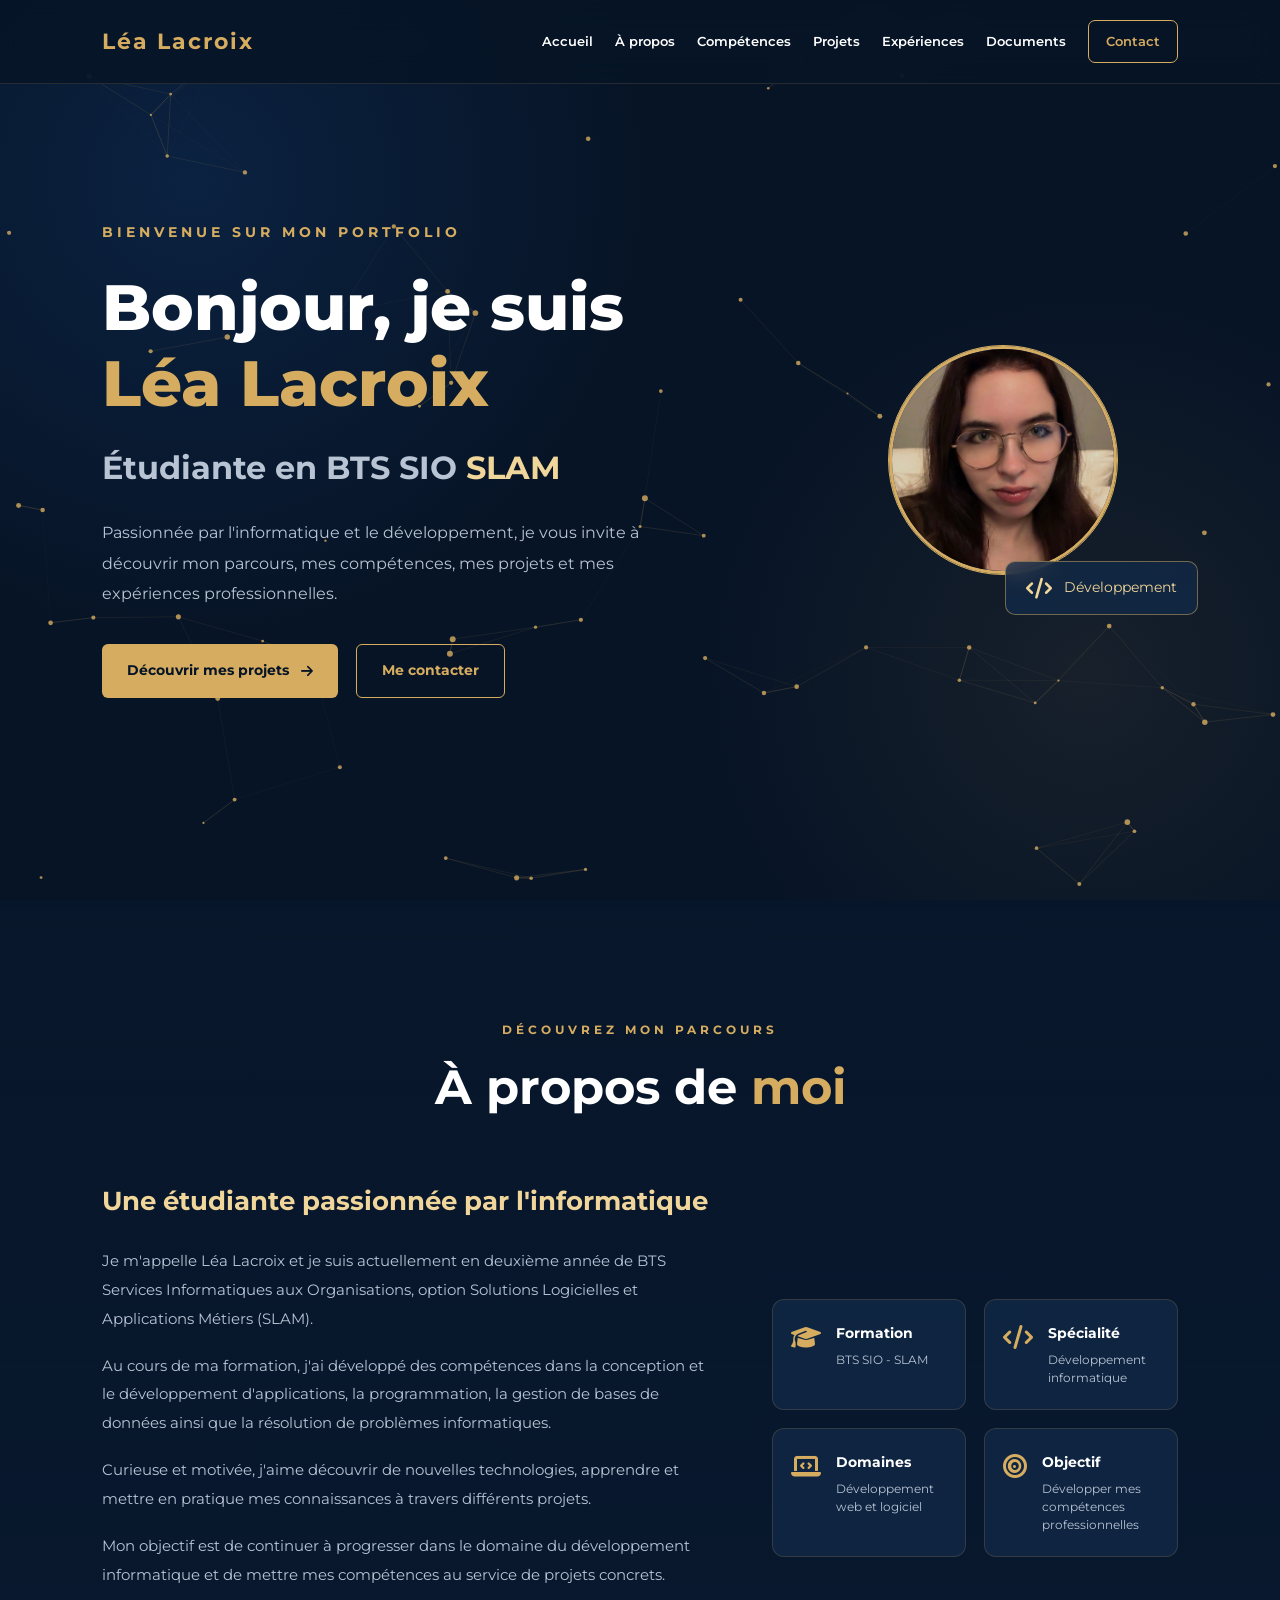
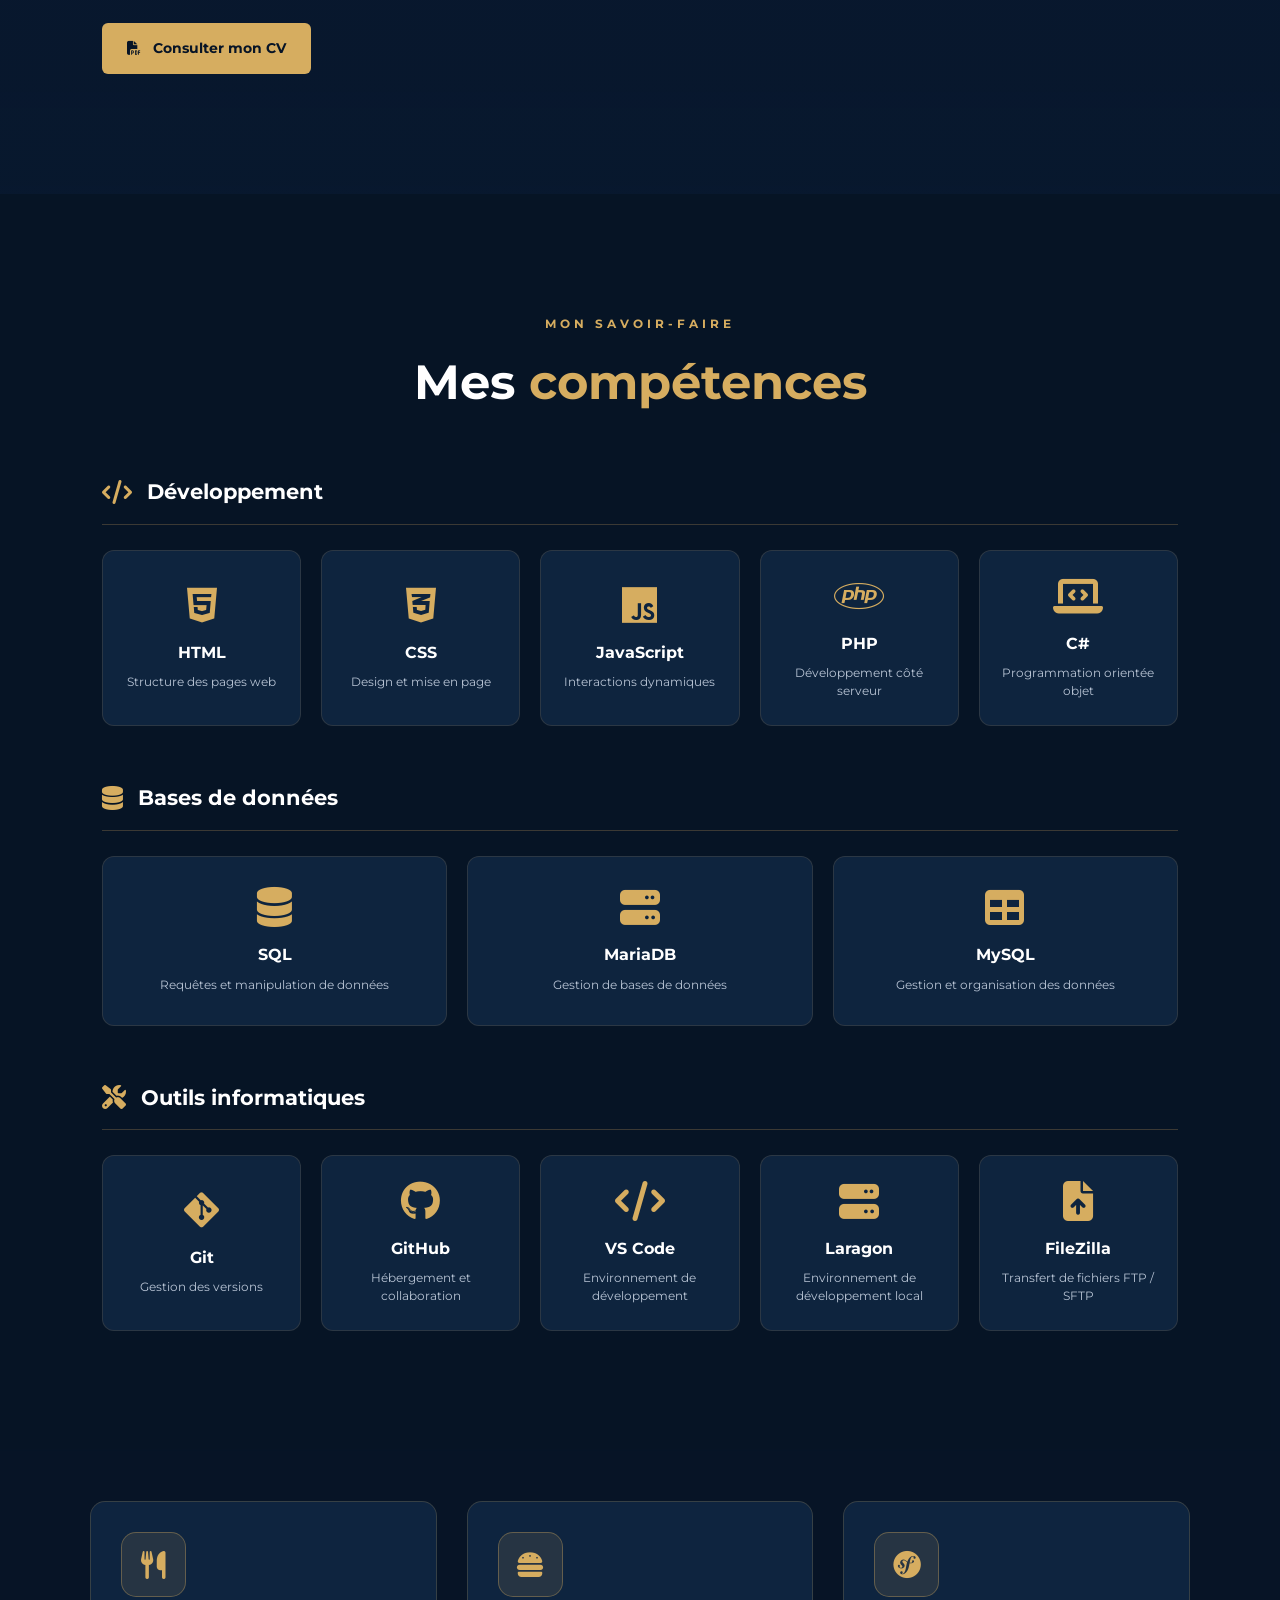
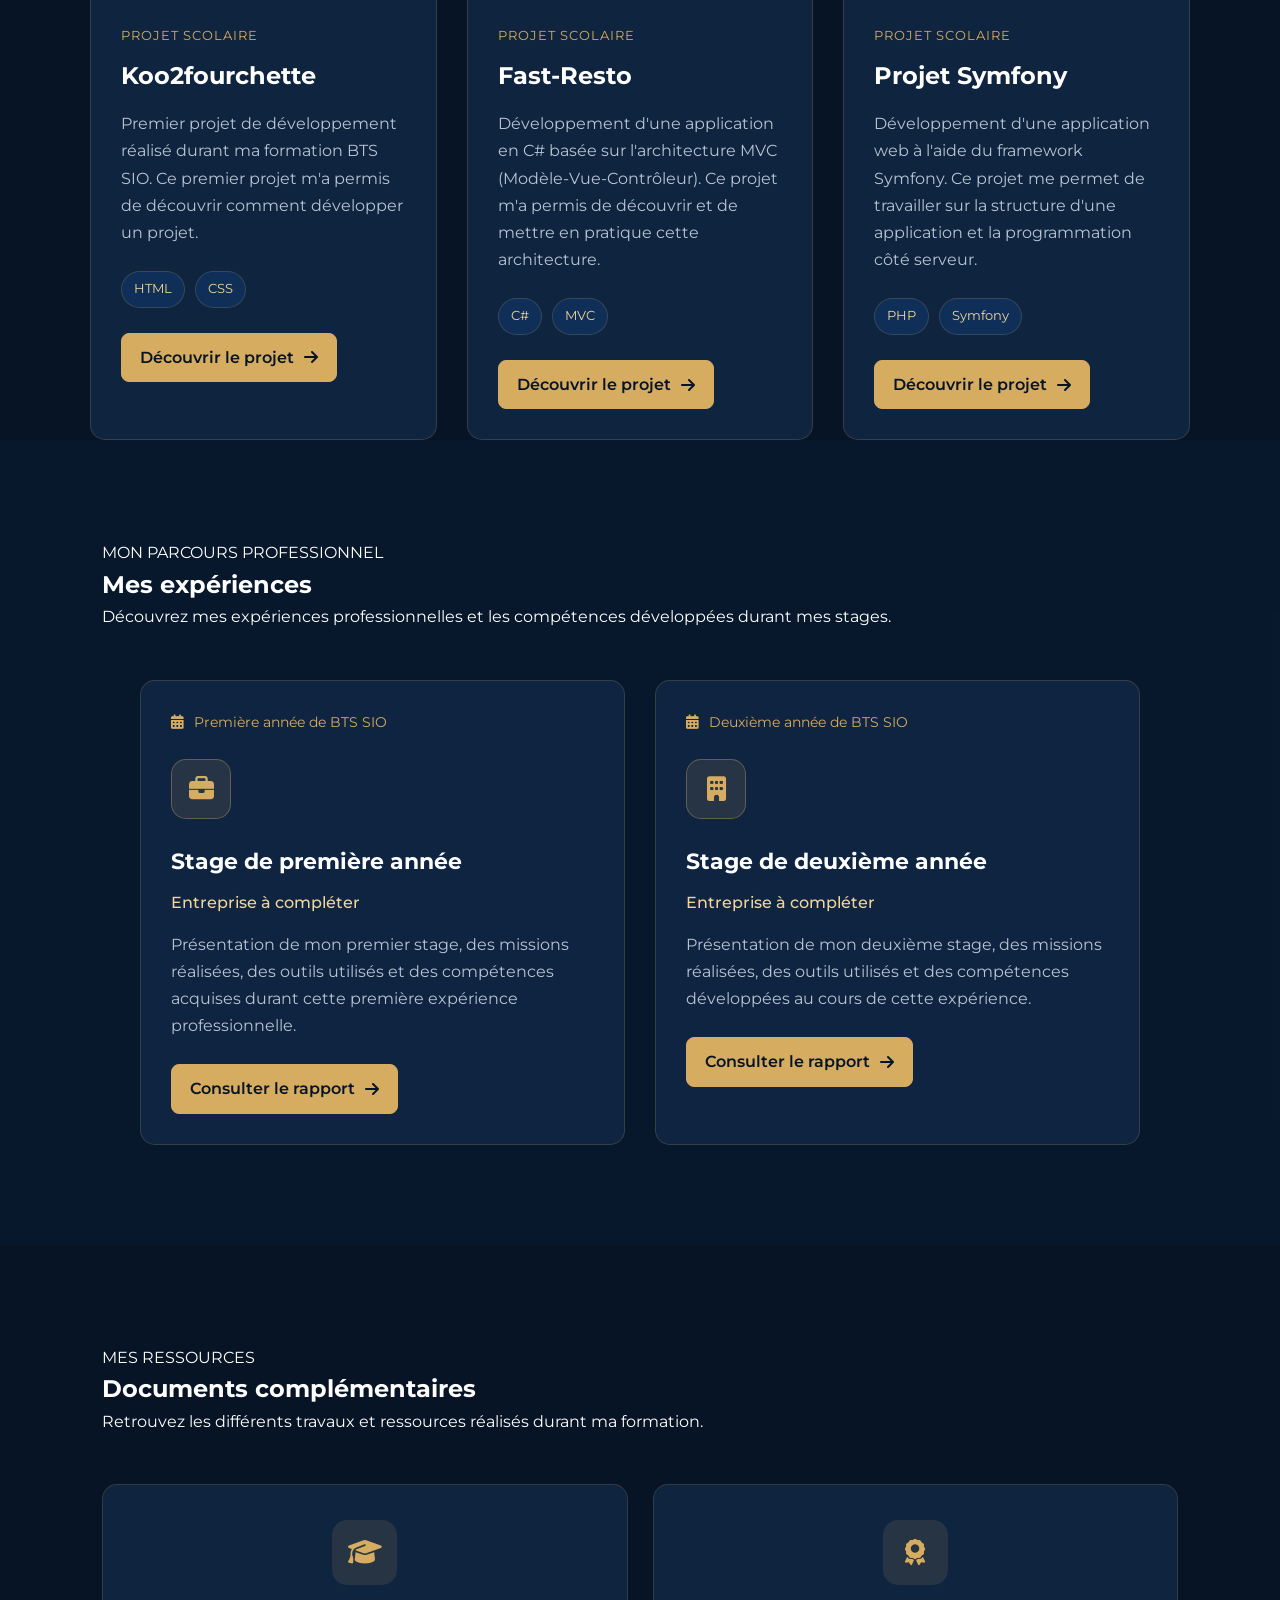
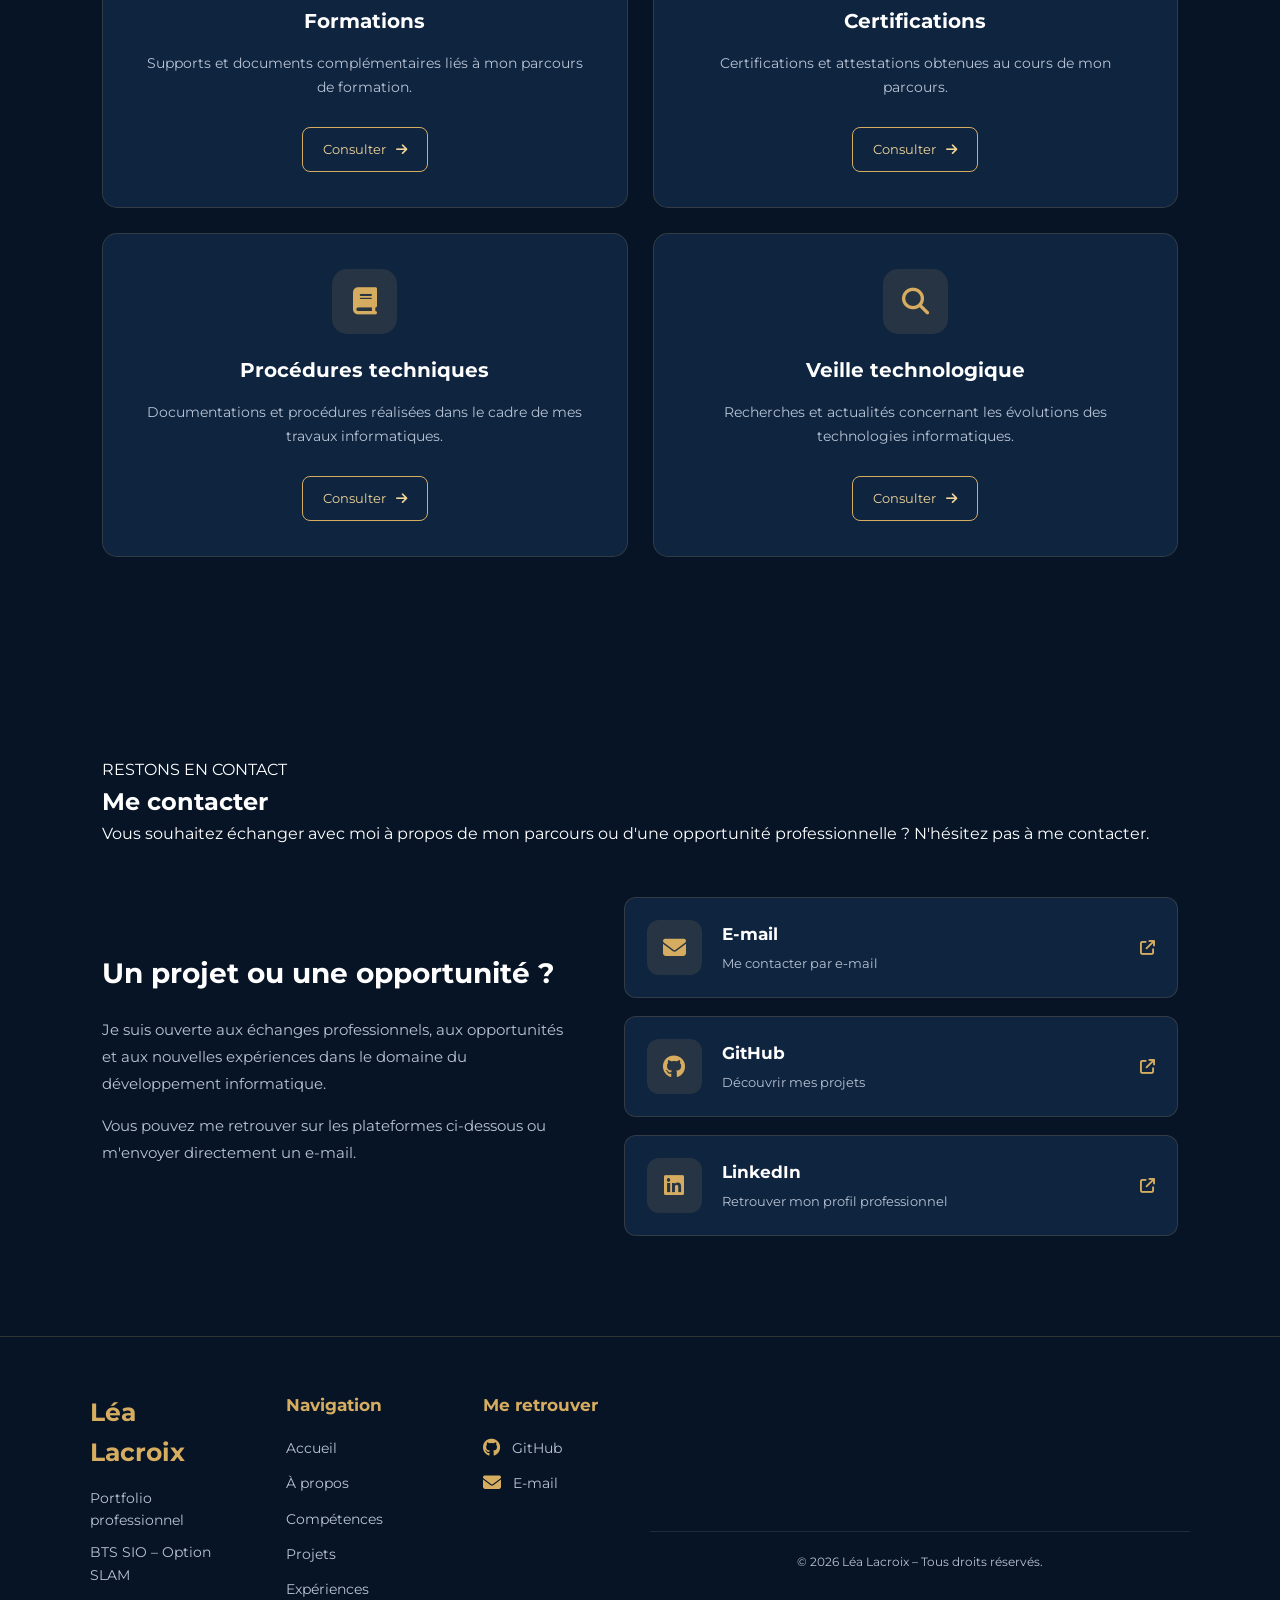
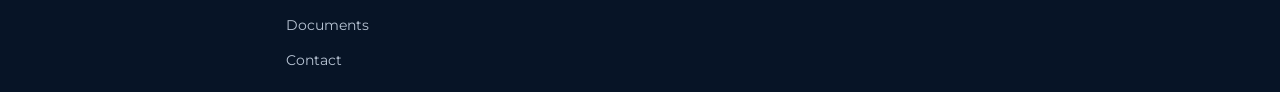
==== index.html @ 3073720a "ajout du javascript" ====
<!DOCTYPE html>
<html lang="fr">

<head>
    <!-- Encodage des caractères -->
    <meta charset="UTF-8">

    <!-- Adaptation aux téléphones et tablettes -->
    <meta name="viewport" content="width=device-width, initial-scale=1.0">

    <!-- Description du portfolio -->
    <meta name="description" content="Portfolio professionnel de Léa Lacroix, étudiante en BTS SIO SLAM.">

    <meta name="author" content="Léa Lacroix">

    <title>Léa Lacroix | Portfolio</title>

    <!-- Icônes Font Awesome -->
    <link rel="stylesheet"
        href="https://cdnjs.cloudflare.com/ajax/libs/font-awesome/6.5.2/css/all.min.css">

    <!-- Police d'écriture Google Fonts -->
    <link rel="preconnect" href="https://fonts.googleapis.com">
    <link rel="preconnect" href="https://fonts.gstatic.com" crossorigin>

    <link href="https://fonts.googleapis.com/css2?family=Montserrat:wght@400;500;600;700;800&display=swap"
        rel="stylesheet">

    <!-- Fichier CSS -->
    <link rel="stylesheet" href="css/style.css">

</head>

<body>

    <!-- Fond animé avec particules -->
    <canvas id="particles"></canvas>

    <!-- En-tête du site -->
    
<!-- HEADER / NAVIGATION -->
    <header class="header">
        <a href="#accueil" class="logo">
            <span>Léa Lacroix</span>
        </a>

        <nav class="navbar">
            <a href="#accueil">Accueil</a>
            <a href="#apropos">À propos</a>
            <a href="#competences">Compétences</a>
            <a href="#projets">Projets</a>
            <a href="#experiences">Expériences</a>
            <a href="#documents">Documents</a>
            <a href="#contact" class="nav-contact">Contact</a>
        </nav>
    </header>



    <!-- Contenu principal -->
    
<main>

    <!-- SECTION ACCUEIL -->
    <section class="accueil" id="accueil">

        <div class="accueil-contenu">

            <p class="accueil-introduction">
                BIENVENUE SUR MON PORTFOLIO
            </p>

            <h1>
                Bonjour, je suis
                <span>Léa Lacroix</span>
            </h1>

            <h2>
                Étudiante en BTS SIO
                <span>SLAM</span>
            </h2>

            <p class="accueil-description">
                Passionnée par l'informatique et le développement,
                je vous invite à découvrir mon parcours, mes compétences,
                mes projets et mes expériences professionnelles.
            </p>

            <div class="accueil-boutons">

                <a href="#projets" class="btn">
                    Découvrir mes projets
                    <i class="fa-solid fa-arrow-right"></i>
                </a>

                <a href="#contact" class="btn btn-secondaire">
                    Me contacter
                </a>

            </div>

        </div>

        <div class="accueil-visuel">

            <div class="cercle-interieur">
                <img src="images/photo-lea.jpg" alt="Photo de Léa Lacroix">
            </div>

            <div class="element-flottant">
                <i class="fa-solid fa-code"></i>
                <span>Développement</span>
            </div>

        </div>

    </section>

    
<!-- SECTION À PROPOS -->
<section class="apropos" id="apropos">

    <div class="titre-section">
        <p>Découvrez mon parcours</p>
        <h2>À propos de <span>moi</span></h2>
    </div>

    <div class="apropos-contenu">

        <div class="apropos-texte">

            <h3>Une étudiante passionnée par l'informatique</h3>

            <p>
                Je m'appelle Léa Lacroix et je suis actuellement en
                deuxième année de BTS Services Informatiques aux
                Organisations, option Solutions Logicielles et
                Applications Métiers (SLAM).
            </p>

            <p>
                Au cours de ma formation, j'ai développé des compétences
                dans la conception et le développement d'applications,
                la programmation, la gestion de bases de données ainsi
                que la résolution de problèmes informatiques.
            </p>

            <p>
                Curieuse et motivée, j'aime découvrir de nouvelles
                technologies, apprendre et mettre en pratique mes
                connaissances à travers différents projets.
            </p>

            <p>
                Mon objectif est de continuer à progresser dans le
                domaine du développement informatique et de mettre
                mes compétences au service de projets concrets.
            </p>

            <a href="documents/professionnel/CV_Lea_Lacroix.pdf"
               class="btn"
               target="_blank"
               rel="noopener noreferrer">

                <i class="fa-solid fa-file-pdf"></i>
                Consulter mon CV

            </a>

        </div>

        <div class="apropos-informations">

            <div class="information-carte">
                <i class="fa-solid fa-graduation-cap"></i>
                <div>
                    <h4>Formation</h4>
                    <p>BTS SIO - SLAM</p>
                </div>
            </div>

            <div class="information-carte">
                <i class="fa-solid fa-code"></i>
                <div>
                    <h4>Spécialité</h4>
                    <p>Développement informatique</p>
                </div>
            </div>

            <div class="information-carte">
                <i class="fa-solid fa-laptop-code"></i>
                <div>
                    <h4>Domaines</h4>
                    <p>Développement web et logiciel</p>
                </div>
            </div>

            <div class="information-carte">
                <i class="fa-solid fa-bullseye"></i>
                <div>
                    <h4>Objectif</h4>
                    <p>Développer mes compétences professionnelles</p>
                </div>
            </div>

        </div>

    </div>

</section>


<!-- SECTION COMPÉTENCES -->
<section class="competences" id="competences">

    <div class="titre-section">
        <p>Mon savoir-faire</p>
        <h2>Mes <span>compétences</span></h2>
    </div>

    <div class="competences-conteneur">

        <!-- DÉVELOPPEMENT -->
        <div class="competence-categorie">

            <div class="categorie-titre">
                <i class="fa-solid fa-code"></i>
                <h3>Développement</h3>
            </div>

            <div class="competences-grille">

                <div class="competence-carte">
                    <i class="fa-brands fa-html5"></i>
                    <h4>HTML</h4>
                    <p>Structure des pages web</p>
                </div>

                <div class="competence-carte">
                    <i class="fa-brands fa-css3-alt"></i>
                    <h4>CSS</h4>
                    <p>Design et mise en page</p>
                </div>

                <div class="competence-carte">
                    <i class="fa-brands fa-js"></i>
                    <h4>JavaScript</h4>
                    <p>Interactions dynamiques</p>
                </div>

                <div class="competence-carte">
                    <i class="fa-brands fa-php"></i>
                    <h4>PHP</h4>
                    <p>Développement côté serveur</p>
                </div>

                <div class="competence-carte">
                    <i class="fa-solid fa-laptop-code"></i>
                    <h4>C#</h4>
                    <p>Programmation orientée objet</p>
                </div>

            </div>

        </div>


        <!-- BASES DE DONNÉES -->
        <div class="competence-categorie">

            <div class="categorie-titre">
                <i class="fa-solid fa-database"></i>
                <h3>Bases de données</h3>
            </div>

            <div class="competences-grille">

                <div class="competence-carte">
                    <i class="fa-solid fa-database"></i>
                    <h4>SQL</h4>
                    <p>Requêtes et manipulation de données</p>
                </div>

                <div class="competence-carte">
                    <i class="fa-solid fa-server"></i>
                    <h4>MariaDB</h4>
                    <p>Gestion de bases de données</p>
                </div>

                <div class="competence-carte">
                    <i class="fa-solid fa-table"></i>
                    <h4>MySQL</h4>
                    <p>Gestion et organisation des données</p>
                </div>

            </div>

        </div>


        <!-- OUTILS -->
        <div class="competence-categorie">

            <div class="categorie-titre">
                <i class="fa-solid fa-screwdriver-wrench"></i>
                <h3>Outils informatiques</h3>
            </div>

            <div class="competences-grille">

                <div class="competence-carte">
                    <i class="fa-brands fa-git-alt"></i>
                    <h4>Git</h4>
                    <p>Gestion des versions</p>
                </div>

                <div class="competence-carte">
                    <i class="fa-brands fa-github"></i>
                    <h4>GitHub</h4>
                    <p>Hébergement et collaboration</p>
                </div>

                <div class="competence-carte">
                    <i class="fa-solid fa-code"></i>
                    <h4>VS Code</h4>
                    <p>Environnement de développement</p>
                </div>

                
                <div class="competence-carte">
                    <i class="fa-solid fa-server"></i>
                    <h4>Laragon</h4>
                    <p>Environnement de développement local</p>
                </div>

                <div class="competence-carte">
                    <i class="fa-solid fa-file-arrow-up"></i>
                    <h4>FileZilla</h4>
                    <p>Transfert de fichiers FTP / SFTP</p>
                </div>


            </div>

        </div>

    </div>

</section>


<div class="projets-grille">

    <!-- PROJET 1 : KOO2FOURCHETTE -->
    <div class="projet-carte">
        <div class="projet-icone">
            <i class="fa-solid fa-utensils"></i>
        </div>

        <div class="projet-contenu">
            <span class="projet-type">Projet scolaire</span>
            <h3>Koo2fourchette</h3>

            <p>
                Premier projet de développement réalisé durant ma formation BTS SIO.
                Ce premier projet m'a permis de découvrir comment développer 
                un projet.
            </p>

            <div class="projet-technologies">
                <span>HTML</span>
                <span>CSS</span>
            </div>

            <a href="projets/koo2fourchette.html" class="bouton-projet">
                Découvrir le projet
                <i class="fa-solid fa-arrow-right"></i>
            </a>
        </div>
    </div>

    <!-- PROJET 2 : FAST-RESTO -->
    <div class="projet-carte">
        <div class="projet-icone">
            <i class="fa-solid fa-burger"></i>
        </div>

        <div class="projet-contenu">
            <span class="projet-type">Projet scolaire</span>
            <h3>Fast-Resto</h3>

            <p>
                Développement d'une application en C# basée sur
                l'architecture MVC (Modèle-Vue-Contrôleur).
                Ce projet m'a permis de découvrir et de mettre en pratique
                cette architecture.
            </p>

            <div class="projet-technologies">
                <span>C#</span>
                <span>MVC</span>
            </div>

            <a href="projets/fast-resto.html" class="bouton-projet">
                Découvrir le projet
                <i class="fa-solid fa-arrow-right"></i>
            </a>
        </div>
    </div>

    <!-- PROJET 3 : SYMFONY -->
    <div class="projet-carte">
        <div class="projet-icone">
            <i class="fa-brands fa-symfony"></i>
        </div>

        <div class="projet-contenu">
            <span class="projet-type">Projet scolaire</span>
            <h3>Projet Symfony</h3>

            <p>
                Développement d'une application web à l'aide du framework
                Symfony. Ce projet me permet de travailler sur la structure
                d'une application et la programmation côté serveur.
            </p>

            <div class="projet-technologies">
                <span>PHP</span>
                <span>Symfony</span>
            </div>

            <a href="projets/symfony.html" class="bouton-projet">
                Découvrir le projet
                <i class="fa-solid fa-arrow-right"></i>
            </a>
        </div>
    </div>

</div>


<!-- SECTION EXPÉRIENCES -->
<section class="experiences" id="experiences">

    <div class="section-titre">
        <span>MON PARCOURS PROFESSIONNEL</span>
        <h2>Mes expériences</h2>
        <p>
            Découvrez mes expériences professionnelles et les compétences
            développées durant mes stages.
        </p>
    </div>

    <div class="experiences-conteneur">

        <!-- STAGE DE PREMIERE ANNEE -->
        <div class="experience-carte">

            <div class="experience-date">
                <i class="fa-solid fa-calendar-days"></i>
                Première année de BTS SIO
            </div>

            <div class="experience-icone">
                <i class="fa-solid fa-briefcase"></i>
            </div>

            <h3>Stage de première année</h3>

            <h4>Entreprise à compléter</h4>

            <p>
                Présentation de mon premier stage, des missions réalisées,
                des outils utilisés et des compétences acquises durant
                cette première expérience professionnelle.
            </p>

            <a href="experiences/stage-premiere-annee.html" class="bouton-projet">
                Consulter le rapport
                <i class="fa-solid fa-arrow-right"></i>
            </a>

        </div>

        <!-- STAGE DE DEUXIEME ANNEE -->
        <div class="experience-carte">

            <div class="experience-date">
                <i class="fa-solid fa-calendar-days"></i>
                Deuxième année de BTS SIO
            </div>

            <div class="experience-icone">
                <i class="fa-solid fa-building"></i>
            </div>

            <h3>Stage de deuxième année</h3>

            <h4>Entreprise à compléter</h4>

            <p>
                Présentation de mon deuxième stage, des missions réalisées,
                des outils utilisés et des compétences développées
                au cours de cette expérience.
            </p>

            <a href="experiences/stage-deuxieme-annee.html" class="bouton-projet">
                Consulter le rapport
                <i class="fa-solid fa-arrow-right"></i>
            </a>

        </div>

    </div>

</section>


<!-- SECTION DOCUMENTS -->
<section class="documents" id="documents">

    <div class="section-titre">
        <span>MES RESSOURCES</span>
        <h2>Documents complémentaires</h2>
        <p>Retrouvez les différents travaux et ressources réalisés durant ma formation.</p>
    </div>

    <div class="documents-grille">

        <!-- FORMATIONS -->
        <div class="document-carte">
            <div class="document-icone">
                <i class="fa-solid fa-graduation-cap"></i>
            </div>
            <h3>Formations</h3>
            <p>Supports et documents complémentaires liés à mon parcours de formation.</p>
            <a href="#" class="bouton-document">
                Consulter
                <i class="fa-solid fa-arrow-right"></i>
            </a>
        </div>

        <!-- CERTIFICATIONS -->
        <div class="document-carte">
            <div class="document-icone">
                <i class="fa-solid fa-award"></i>
            </div>
            <h3>Certifications</h3>
            <p>Certifications et attestations obtenues au cours de mon parcours.</p>
            <a href="#" class="bouton-document">
                Consulter
                <i class="fa-solid fa-arrow-right"></i>
            </a>
        </div>

        <!-- PROCEDURES -->
        <div class="document-carte">
            <div class="document-icone">
                <i class="fa-solid fa-book"></i>
            </div>
            <h3>Procédures techniques</h3>
            <p>Documentations et procédures réalisées dans le cadre de mes travaux informatiques.</p>
            <a href="#" class="bouton-document">
                Consulter
                <i class="fa-solid fa-arrow-right"></i>
            </a>
        </div>

        <!-- VEILLE TECHNOLOGIQUE -->
        <div class="document-carte">
            <div class="document-icone">
                <i class="fa-solid fa-magnifying-glass"></i>
            </div>
            <h3>Veille technologique</h3>
            <p>Recherches et actualités concernant les évolutions des technologies informatiques.</p>
            <a href="#" class="bouton-document">
                Consulter
                <i class="fa-solid fa-arrow-right"></i>
            </a>
        </div>

    </div>
</section>


<!-- SECTION CONTACT -->
<section class="contact" id="contact">

    <div class="section-titre">
        <span>RESTONS EN CONTACT</span>
        <h2>Me contacter</h2>
        <p>Vous souhaitez échanger avec moi à propos de mon parcours ou d'une opportunité professionnelle ? N'hésitez pas à me contacter.</p>
    </div>

    <div class="contact-conteneur">

        <div class="contact-texte">
            <h3>Un projet ou une opportunité ?</h3>
            <p>
                Je suis ouverte aux échanges professionnels, aux opportunités
                et aux nouvelles expériences dans le domaine du développement informatique.
            </p>
            <p>
                Vous pouvez me retrouver sur les plateformes ci-dessous
                ou m'envoyer directement un e-mail.
            </p>
        </div>

        <div class="contact-liens">

            <!-- EMAIL -->
            <a href="mailto:ton-adresse@email.com" class="contact-carte">
                <div class="contact-icone">
                    <i class="fa-solid fa-envelope"></i>
                </div>
                <div class="contact-infos">
                    <h4>E-mail</h4>
                    <p>Me contacter par e-mail</p>
                </div>
                <i class="fa-solid fa-arrow-up-right-from-square contact-fleche"></i>
            </a>

            <!-- GITHUB -->
            <a href="https://github.com/TON-PSEUDO" target="_blank" rel="noopener noreferrer" class="contact-carte">
                <div class="contact-icone">
                    <i class="fa-brands fa-github"></i>
                </div>
                <div class="contact-infos">
                    <h4>GitHub</h4>
                    <p>Découvrir mes projets</p>
                </div>
                <i class="fa-solid fa-arrow-up-right-from-square contact-fleche"></i>
            </a>

            <!-- LINKEDIN -->
            <a href="https://www.linkedin.com/in/TON-PROFIL/" target="_blank" rel="noopener noreferrer" class="contact-carte">
                <div class="contact-icone">
                    <i class="fa-brands fa-linkedin"></i>
                </div>
                <div class="contact-infos">
                    <h4>LinkedIn</h4>
                    <p>Retrouver mon profil professionnel</p>
                </div>
                <i class="fa-solid fa-arrow-up-right-from-square contact-fleche"></i>
            </a>

        </div>

    </div>
</section>


</main>



<!-- Pied de page -->

<!-- FOOTER -->
    <footer class="footer">
        <div class="footer-contenu">

            <div class="footer-identite">
                <a href="#accueil" class="footer-logo">Léa Lacroix</a>
                <p>Portfolio professionnel</p>
                <p>BTS SIO – Option SLAM</p>
            </div>

            <div class="footer-navigation">
                <h3>Navigation</h3>
                <a href="#accueil">Accueil</a>
                <a href="#apropos">À propos</a>
                <a href="#competences">Compétences</a>
                <a href="#projets">Projets</a>
                <a href="#experiences">Expériences</a>
                <a href="#documents">Documents</a>
                <a href="#contact">Contact</a>
            </div>

            <div class="footer-social">
                <h3>Me retrouver</h3>
                <a href="https://github.com/lealacroix5" target="_blank" rel="noopener noreferrer">
                    <i class="fa-brands fa-github"></i> GitHub
                </a>
                <a href="mailto:ton-adresse@email.com">
                    <i class="fa-solid fa-envelope"></i> E-mail
                </a>
            </div>

        </div>

        <div class="footer-bas">
            <p>© 2026 Léa Lacroix – Tous droits réservés.</p>
        </div>
    </footer>





    <!-- Fichier JavaScript -->
    <script src="js/script.js"></script>

</body>

</html>
---- css/style.css ----
/* =========================================
   1. VARIABLES ET PARAMÈTRES GÉNÉRAUX
========================================= */

:root {
    --bleu-nuit: #071426;
    --bleu-fonce: #0b1d35;
    --bleu-royal: #164b91;
    --bleu-clair: #2675c9;

    --dore: #d6ad60;
    --dore-clair: #f1d69b;

    --blanc: #ffffff;
    --gris: #b8c4d4;

    --fond-carte: rgba(18, 42, 72, 0.75);

    --transition: 0.3s ease;
}

/* Réinitialisation */

* {
    margin: 0;
    padding: 0;
    box-sizing: border-box;
    text-decoration: none;
    scroll-behavior: smooth;
}

html {
    scroll-padding-top: 100px;
}

body {
    font-family: 'Montserrat', sans-serif;
    background: var(--bleu-nuit);
    color: var(--blanc);
    overflow-x: hidden;
    line-height: 1.6;
}

/* Fond lumineux */

body::before {
    content: "";
    position: fixed;
    inset: 0;
    z-index: -2;

    background:
        radial-gradient(circle at 15% 20%, rgba(22, 75, 145, 0.25), transparent 35%),
        radial-gradient(circle at 85% 75%, rgba(214, 173, 96, 0.08), transparent 30%),
        var(--bleu-nuit);
}

/* Canvas des particules */

#particles {
    position: fixed;
    inset: 0;
    width: 100%;
    height: 100%;
    pointer-events: none;
    z-index: -1;
}


/* =========================================
   2. EN-TÊTE ET NAVIGATION
========================================= */

.header {
    position: fixed;
    top: 0;
    left: 0;
    width: 100%;
    padding: 20px 8%;

    display: flex;
    justify-content: space-between;
    align-items: center;

    background: rgba(7, 20, 38, 0.85);
    backdrop-filter: blur(15px);

    border-bottom: 1px solid rgba(214, 173, 96, 0.15);

    z-index: 100;
}

.logo {
    color: var(--blanc);
    font-size: 2rem;
    font-weight: 800;
    letter-spacing: 2px;
}

.logo span {
    color: var(--dore);
}

.navbar {
    display: flex;
    align-items: center;
    gap: 28px;
}

.navbar a {
    color: var(--gris);
    font-size: 0.85rem;
    font-weight: 600;
    transition: var(--transition);
    position: relative;
}

.navbar a::after {
    content: "";
    position: absolute;
    left: 0;
    bottom: -7px;
    width: 0;
    height: 2px;
    background: var(--dore);
    transition: var(--transition);
}

.navbar a:hover {
    color: var(--dore-clair);
}

.navbar a:hover::after {
    width: 100%;
}


/* =========================================
   3. STRUCTURE DES SECTIONS
========================================= */

section {
    padding: 120px 8%;
    position: relative;
}

.section {
    min-height: 70vh;
}

.titre-section {
    text-align: center;
    margin-bottom: 55px;
}

.titre-section > p {
    color: var(--dore);
    text-transform: uppercase;
    letter-spacing: 4px;
    font-size: 0.75rem;
    font-weight: 700;
}

.titre-section h2 {
    font-size: clamp(2rem, 4vw, 3rem);
    margin-top: 10px;
}

.titre-section h2 span {
    color: var(--dore);
}


/* =========================================
   4. PIED DE PAGE
========================================= */

.footer {
    padding: 30px 8%;
    display: flex;
    justify-content: space-between;
    align-items: center;
    gap: 20px;

    background: #050e1b;
    border-top: 1px solid rgba(214, 173, 96, 0.2);

    color: var(--gris);
    font-size: 0.85rem;
}

.footer a {
    color: var(--dore);
    transition: var(--transition);
}

.footer a:hover {
    color: var(--blanc);
}


/* =========================================
   5. ADAPTATION TABLETTES ET TÉLÉPHONES
========================================= */

@media screen and (max-width: 1100px) {

    .header {
        padding: 20px 5%;
    }

    .navbar {
        gap: 15px;
    }

    .navbar a {
        font-size: 0.75rem;
    }

    section {
        padding: 100px 5%;
    }
}

@media screen and (max-width: 750px) {

    .header {
        position: absolute;
        flex-direction: column;
        gap: 15px;
    }

    .navbar {
        justify-content: center;
        flex-wrap: wrap;
        gap: 12px 18px;
    }

    .navbar a {
        font-size: 0.75rem;
    }

    section {
        padding: 100px 6%;
    }

    .footer {
        flex-direction: column;
        text-align: center;
    }
}


/* =========================================
   6. PAGE D'ACCUEIL
========================================= */

.accueil {
    min-height: 100vh;
    display: flex;
    align-items: center;
    justify-content: space-between;
    gap: 60px;
    padding-top: 140px;
}

.accueil-contenu {
    max-width: 650px;
}

.accueil-introduction {
    color: var(--dore);
    font-size: 0.85rem;
    font-weight: 700;
    letter-spacing: 4px;
    margin-bottom: 25px;
}

.accueil h1 {
    font-size: clamp(2.5rem, 5vw, 4.5rem);
    line-height: 1.2;
    font-weight: 800;
}

.accueil h1 span {
    display: block;
    color: var(--dore);
}

.accueil h2 {
    font-size: clamp(1.3rem, 3vw, 2rem);
    color: var(--gris);
    margin-top: 20px;
}

.accueil h2 span {
    color: var(--dore-clair);
}

.accueil-description {
    color: var(--gris);
    margin-top: 25px;
    max-width: 550px;
    line-height: 1.9;
}

.accueil-boutons {
    display: flex;
    flex-wrap: wrap;
    gap: 18px;
    margin-top: 35px;
}

/* Boutons */

.btn {
    display: inline-flex;
    align-items: center;
    justify-content: center;
    gap: 12px;

    padding: 15px 25px;
    border-radius: 6px;

    background: var(--dore);
    color: var(--bleu-nuit);

    font-weight: 700;
    font-size: 0.85rem;

    transition: var(--transition);
}

.btn:hover {
    background: var(--dore-clair);
    transform: translateY(-4px);
    box-shadow: 0 8px 25px rgba(214, 173, 96, 0.2);
}

.btn-secondaire {
    background: transparent;
    color: var(--dore);
    border: 1px solid var(--dore);
}

.btn-secondaire:hover {
    background: var(--dore);
    color: var(--bleu-nuit);
}

/* Élément graphique */

.accueil-visuel {
    position: relative;
    width: 350px;
    height: 350px;
    flex-shrink: 0;

    display: flex;
    align-items: center;
    justify-content: center;
}

.cercle-exterieur {
    width: 290px;
    height: 290px;
    border-radius: 50%;

    border: 2px solid rgba(214, 173, 96, 0.7);

    display: flex;
    align-items: center;
    justify-content: center;

    box-shadow:
        0 0 30px rgba(214, 173, 96, 0.12),
        inset 0 0 30px rgba(214, 173, 96, 0.08);

    animation: rotation 20s linear infinite;
}

.cercle-interieur {
    width: 230px;
    height: 230px;
    border-radius: 50%;

    background: linear-gradient(145deg, var(--bleu-royal), var(--bleu-nuit));

    display: flex;
    align-items: center;
    justify-content: center;

    border: 1px solid var(--dore);
}

.cercle-interieur img {
    width: 100%;
    height: 100%;
    object-fit: cover;
    border-radius: 50%;
    border: 3px solid var(--dore);
}

.element-flottant {
    position: absolute;
    bottom: 20px;
    right: -20px;

    display: flex;
    align-items: center;
    gap: 12px;

    padding: 15px 20px;

    background: var(--fond-carte);
    border: 1px solid rgba(214, 173, 96, 0.5);
    border-radius: 10px;

    color: var(--dore-clair);
    font-size: 0.85rem;

    backdrop-filter: blur(10px);
}

.element-flottant i {
    font-size: 1.3rem;
}

/* Animations */

@keyframes rotation {
    from {
        transform: rotate(0deg);
    }

    to {
        transform: rotate(360deg);
    }
}

@keyframes contre-rotation {
    from {
        transform: rotate(0deg);
    }

    to {
        transform: rotate(-360deg);
    }
}

/* Adaptation mobile */

@media screen and (max-width: 850px) {

    .accueil {
        flex-direction: column;
        justify-content: center;
        text-align: center;
        padding-top: 180px;
    }

    .accueil-description {
        margin-left: auto;
        margin-right: auto;
    }

    .accueil-boutons {
        justify-content: center;
    }

    .accueil-visuel {
        width: 300px;
        height: 300px;
        margin-top: 30px;
    }

    .cercle-exterieur {
        width: 250px;
        height: 250px;
    }

    .cercle-interieur {
        width: 195px;
        height: 195px;
    }

    .element-flottant {
        right: -5px;
    }
}

@media (prefers-reduced-motion: reduce) {
    .cercle-exterieur,
    .cercle-interieur span {
        animation: none;
    }
}


/* =========================================
   7. SECTION À PROPOS
========================================= */

.apropos {
    background: linear-gradient(
        180deg,
        rgba(11, 29, 53, 0.3),
        rgba(22, 75, 145, 0.08)
    );
}

.apropos-contenu {
    display: grid;
    grid-template-columns: 1.2fr 0.8fr;
    gap: 60px;
    align-items: center;
}

.apropos-texte h3 {
    font-size: 1.6rem;
    color: var(--dore-clair);
    margin-bottom: 25px;
}

.apropos-texte p {
    color: var(--gris);
    line-height: 1.9;
    margin-bottom: 18px;
    font-size: 0.95rem;
}

.apropos-texte .btn {
    margin-top: 15px;
}

/* Cartes d'informations */

.apropos-informations {
    display: grid;
    grid-template-columns: 1fr 1fr;
    gap: 18px;
}

.information-carte {
    display: flex;
    align-items: flex-start;
    gap: 15px;

    padding: 22px 18px;

    background: var(--fond-carte);
    border: 1px solid rgba(214, 173, 96, 0.18);
    border-radius: 12px;

    transition: var(--transition);
}

.information-carte:hover {
    transform: translateY(-6px);
    border-color: var(--dore);
    box-shadow: 0 10px 25px rgba(0, 0, 0, 0.2);
}

.information-carte i {
    color: var(--dore);
    font-size: 1.5rem;
    margin-top: 3px;
}

.information-carte h4 {
    color: var(--blanc);
    font-size: 0.9rem;
    margin-bottom: 6px;
}

.information-carte p {
    color: var(--gris);
    font-size: 0.75rem;
    line-height: 1.5;
}

/* Adaptation mobile */

@media screen and (max-width: 950px) {

    .apropos-contenu {
        grid-template-columns: 1fr;
        gap: 40px;
    }

}

@media screen and (max-width: 550px) {

    .apropos-informations {
        grid-template-columns: 1fr;
    }

}


/* =========================================
   8. SECTION COMPÉTENCES
========================================= */

.competences {
    background: rgba(7, 20, 38, 0.4);
}

.competences-conteneur {
    display: flex;
    flex-direction: column;
    gap: 55px;
}

.competence-categorie {
    width: 100%;
}

.categorie-titre {
    display: flex;
    align-items: center;
    gap: 15px;

    margin-bottom: 25px;
    padding-bottom: 15px;

    border-bottom: 1px solid rgba(214, 173, 96, 0.25);
}

.categorie-titre i {
    color: var(--dore);
    font-size: 1.5rem;
}

.categorie-titre h3 {
    color: var(--blanc);
    font-size: 1.3rem;
}

/* Grille des compétences */

.competences-grille {
    display: grid;
    grid-template-columns: repeat(auto-fit, minmax(180px, 1fr));
    gap: 20px;
}

.competence-carte {
    min-height: 170px;

    padding: 25px 18px;

    display: flex;
    flex-direction: column;
    align-items: center;
    justify-content: center;
    text-align: center;

    background: var(--fond-carte);
    border: 1px solid rgba(214, 173, 96, 0.15);
    border-radius: 12px;

    transition: var(--transition);
}

.competence-carte:hover {
    transform: translateY(-8px);
    border-color: var(--dore);

    box-shadow:
        0 10px 30px rgba(0, 0, 0, 0.25),
        0 0 15px rgba(214, 173, 96, 0.08);
}

.competence-carte i {
    font-size: 2.5rem;
    color: var(--dore);
    margin-bottom: 15px;
}

.competence-carte h4 {
    color: var(--blanc);
    font-size: 1rem;
    margin-bottom: 8px;
}

.competence-carte p {
    color: var(--gris);
    font-size: 0.75rem;
    line-height: 1.5;
}


/* ============================= */
/* 9. SECTION PROJETS */
/* ============================= */

.projets {
    padding: 100px 8%;
    background: rgba(11, 29, 53, 0.45);
}

.projets-grille {
    display: grid;
    grid-template-columns: repeat(auto-fit, minmax(280px, 1fr));
    gap: 30px;
    max-width: 1100px;
    margin: 50px auto 0;
}

.projet-carte {
    position: relative;
    padding: 30px;
    background: var(--fond-carte);
    border: 1px solid rgba(214, 173, 96, 0.2);
    border-radius: 15px;
    transition: 0.3s ease;
    overflow: hidden;
}

.projet-carte:hover {
    transform: translateY(-8px);
    border-color: var(--dore);
    box-shadow: 0 10px 30px rgba(0, 0, 0, 0.25);
}

.projet-icone {
    width: 65px;
    height: 65px;
    display: flex;
    align-items: center;
    justify-content: center;
    background: rgba(214, 173, 96, 0.12);
    border: 1px solid rgba(214, 173, 96, 0.35);
    border-radius: 15px;
    margin-bottom: 25px;
}

.projet-icone i {
    font-size: 28px;
    color: var(--dore);
}

.projet-type {
    display: inline-block;
    color: var(--dore);
    font-size: 0.8rem;
    text-transform: uppercase;
    letter-spacing: 1px;
    margin-bottom: 10px;
}

.projet-contenu h3 {
    color: var(--blanc);
    font-size: 1.5rem;
    margin-bottom: 15px;
}

.projet-contenu p {
    color: var(--gris);
    line-height: 1.7;
    margin-bottom: 25px;
}

.projet-technologies {
    display: flex;
    flex-wrap: wrap;
    gap: 10px;
}

.projet-technologies span {
    padding: 7px 12px;
    color: var(--dore-clair);
    background: rgba(22, 75, 145, 0.3);
    border: 1px solid rgba(214, 173, 96, 0.2);
    border-radius: 20px;
    font-size: 0.8rem;
}

.bouton-projet {
    display: inline-flex;
    align-items: center;
    gap: 10px;
    margin-top: 25px;
    padding: 11px 18px;
    color: var(--bleu-nuit);
    background: var(--dore);
    border: 1px solid var(--dore);
    border-radius: 8px;
    text-decoration: none;
    font-weight: 600;
    transition: 0.3s ease;
}

.bouton-projet:hover {
    color: var(--dore);
    background: transparent;
    transform: translateX(4px);
}

/* RESPONSIVE */

@media screen and (max-width: 768px) {
    .projets {
        padding: 70px 5%;
    }

    .projets-grille {
        grid-template-columns: 1fr;
        gap: 20px;
    }

    .projet-carte {
        padding: 25px;
    }
}


/* ============================= */
/* 10. PAGES DÉTAILLÉES DES PROJETS */
/* ============================= */

.detail-projet {
    max-width: 1000px;
    margin: 0 auto;
    padding: 160px 8% 80px;
    min-height: 80vh;
}

.detail-projet h1 {
    color: var(--blanc);
    font-size: 2.8rem;
    margin: 15px 0;
}

.detail-introduction {
    color: var(--gris);
    font-size: 1.1rem;
    line-height: 1.7;
    margin-bottom: 45px;
}

.detail-bloc {
    background: var(--fond-carte);
    border: 1px solid rgba(214, 173, 96, 0.2);
    border-radius: 12px;
    padding: 25px;
    margin-bottom: 22px;
}

.detail-bloc h2 {
    color: var(--dore);
    font-size: 1.3rem;
    margin-bottom: 15px;
}

.detail-bloc h2 i {
    margin-right: 8px;
}

.detail-bloc p {
    color: var(--gris);
    line-height: 1.8;
}

.lien-retour {
    color: var(--dore);
    text-decoration: none;
    transition: 0.3s;
}

.lien-retour:hover {
    color: var(--dore-clair);
}

@media screen and (max-width: 768px) {
    .detail-projet {
        padding: 130px 5% 60px;
    }

    .detail-projet h1 {
        font-size: 2rem;
    }

    .detail-bloc {
        padding: 20px;
    }
}


/* ============================= */
/* 11. SECTION EXPÉRIENCES */
/* ============================= */
.experiences {
    padding: 100px 8%;
    background: rgba(11, 29, 53, 0.45);
}

/* CONTENEUR DES EXPERIENCES */

.experiences-conteneur {
    display: grid;
    grid-template-columns: repeat(auto-fit, minmax(280px, 1fr));
    gap: 30px;
    max-width: 1000px;
    margin: 50px auto 0;
}

/* CARTES EXPERIENCES */

.experience-carte {
    position: relative;
    padding: 30px;
    background: var(--fond-carte);
    border: 1px solid rgba(214, 173, 96, 0.2);
    border-radius: 15px;
    transition: 0.3s ease;
    overflow: hidden;
}

/* EFFET AU SURVOL */

.experience-carte:hover {
    transform: translateY(-8px);
    border-color: var(--dore);
    box-shadow: 0 10px 30px rgba(0, 0, 0, 0.25);
}

/* DATE DU STAGE */

.experience-date {
    display: flex;
    align-items: center;
    gap: 10px;
    color: var(--dore);
    font-size: 0.9rem;
    margin-bottom: 25px;
}

/* ICONE */

.experience-icone {
    width: 60px;
    height: 60px;
    display: flex;
    align-items: center;
    justify-content: center;
    background: rgba(214, 173, 96, 0.12);
    border: 1px solid rgba(214, 173, 96, 0.35);
    border-radius: 15px;
    margin-bottom: 25px;
}

.experience-icone i {
    color: var(--dore);
    font-size: 25px;
}

/* TITRES */

.experience-carte h3 {
    color: var(--blanc);
    font-size: 1.4rem;
    margin-bottom: 10px;
}

.experience-carte h4 {
    color: var(--dore-clair);
    font-size: 1rem;
    font-weight: 500;
    margin-bottom: 15px;
}

/* DESCRIPTION */

.experience-carte p {
    color: var(--gris);
    line-height: 1.7;
    margin-bottom: 20px;
}

/* BOUTON */

.experience-carte .bouton-projet {
    margin-top: 5px;
}

/* RESPONSIVE */

@media screen and (max-width: 768px) {

    .experiences {
        padding: 70px 5%;
    }

    .experiences-conteneur {
        grid-template-columns: 1fr;
        gap: 20px;
    }

    .experience-carte {
        padding: 25px;
    }

}


/* ============================= */
/* 12. PAGES DETAILLEES DES STAGES */
/* ============================= */

.detail-experience {
    width: 84%;
    max-width: 1000px;
    margin: 0 auto;
    padding: 150px 0 80px;
}

/* EN-TETE */

.experience-entete {
    margin-bottom: 45px;
}

.experience-label {
    display: inline-flex;
    align-items: center;
    gap: 10px;
    color: var(--dore);
    font-size: 0.9rem;
    margin-bottom: 15px;
}

.experience-entete h1 {
    color: var(--blanc);
    font-size: 2.7rem;
    margin-bottom: 15px;
}

.experience-entete p {
    color: var(--gris);
    font-size: 1.05rem;
    line-height: 1.8;
}

/* BLOCS DE PRESENTATION */

.experience-detail-bloc {
    background: var(--fond-carte);
    border: 1px solid rgba(214, 173, 96, 0.2);
    border-radius: 15px;
    padding: 30px;
    margin-bottom: 25px;
    transition: 0.3s ease;
}

.experience-detail-bloc:hover {
    border-color: var(--dore);
    transform: translateY(-3px);
}

/* TITRES */

.experience-detail-bloc h2 {
    color: var(--dore);
    font-size: 1.3rem;
    margin-bottom: 20px;
}

.experience-detail-bloc h2 i {
    margin-right: 10px;
}

/* TEXTES */

.experience-detail-bloc p {
    color: var(--gris);
    line-height: 1.8;
    margin-bottom: 12px;
}

.experience-detail-bloc strong {
    color: var(--blanc);
}

/* LISTES */

.experience-detail-bloc ul {
    padding-left: 22px;
    color: var(--gris);
    line-height: 2;
}

/* TECHNOLOGIES */

.experience-detail-bloc .projet-technologies {
    margin-top: 15px;
}

/* RAPPORT DE STAGE */

.rapport-stage {
    border-color: rgba(214, 173, 96, 0.4);
}

.rapport-stage .bouton-projet {
    margin-top: 15px;
}

/* LIEN RETOUR */

.lien-retour {
    color: var(--dore);
    text-decoration: none;
    transition: 0.3s ease;
}

.lien-retour:hover {
    color: var(--dore-clair);
}

/* RESPONSIVE */

@media screen and (max-width: 768px) {

    .detail-experience {
        width: 90%;
        padding: 125px 0 60px;
    }

    .experience-entete h1 {
        font-size: 2rem;
    }

    .experience-detail-bloc {
        padding: 22px;
    }

}


/* ============================= */
/* 13. SECTION DOCUMENTS             */
/* ============================= */

.documents {
    padding: 100px 8%;
    position: relative;
}

.documents-grille {
    max-width: 1100px;
    margin: 50px auto 0;
    display: grid;
    grid-template-columns: repeat(2, 1fr);
    gap: 25px;
}

.document-carte {
    background: var(--fond-carte);
    border: 1px solid rgba(214, 173, 96, 0.18);
    border-radius: 15px;
    padding: 35px;
    text-align: center;
    transition: 0.3s ease;
}

.document-carte:hover {
    transform: translateY(-8px);
    border-color: var(--dore);
    box-shadow: 0 10px 30px rgba(0, 0, 0, 0.2);
}

.document-icone {
    width: 65px;
    height: 65px;
    margin: 0 auto 20px;
    display: flex;
    align-items: center;
    justify-content: center;
    background: rgba(214, 173, 96, 0.12);
    border-radius: 15px;
    color: var(--dore);
    font-size: 27px;
}

.document-carte h3 {
    color: var(--blanc);
    font-size: 20px;
    margin-bottom: 15px;
}

.document-carte p {
    color: var(--gris);
    font-size: 14px;
    line-height: 1.7;
    min-height: 50px;
    margin-bottom: 25px;
}

.bouton-document {
    display: inline-flex;
    align-items: center;
    justify-content: center;
    gap: 10px;
    padding: 11px 20px;
    border: 1px solid var(--dore);
    border-radius: 8px;
    color: var(--dore-clair);
    text-decoration: none;
    font-size: 13px;
    transition: 0.3s ease;
}

.bouton-document:hover {
    background: var(--dore);
    color: var(--bleu-nuit);
}

/* RESPONSIVE */

@media screen and (max-width: 768px) {
    .documents {
        padding: 70px 5%;
    }

    .documents-grille {
        grid-template-columns: 1fr;
        margin-top: 35px;
    }

    .document-carte {
        padding: 25px 20px;
    }
}


/* ============================= */
/* 14. SECTION CONTACT               */
/* ============================= */

.contact {
    padding: 100px 8%;
    position: relative;
}

.contact-conteneur {
    max-width: 1100px;
    margin: 50px auto 0;
    display: grid;
    grid-template-columns: 1fr 1.2fr;
    gap: 60px;
    align-items: center;
}

.contact-texte h3 {
    color: var(--blanc);
    font-size: 28px;
    margin-bottom: 20px;
}

.contact-texte p {
    color: var(--gris);
    line-height: 1.8;
    margin-bottom: 15px;
    font-size: 15px;
}

.contact-liens {
    display: flex;
    flex-direction: column;
    gap: 18px;
}

.contact-carte {
    display: flex;
    align-items: center;
    gap: 20px;
    padding: 22px;
    background: var(--fond-carte);
    border: 1px solid rgba(214, 173, 96, 0.18);
    border-radius: 12px;
    text-decoration: none;
    transition: 0.3s ease;
}

.contact-carte:hover {
    transform: translateX(8px);
    border-color: var(--dore);
    box-shadow: 0 8px 25px rgba(0, 0, 0, 0.2);
}

.contact-icone {
    width: 55px;
    height: 55px;
    flex-shrink: 0;
    display: flex;
    align-items: center;
    justify-content: center;
    background: rgba(214, 173, 96, 0.12);
    border-radius: 12px;
    color: var(--dore);
    font-size: 23px;
}

.contact-infos {
    flex: 1;
}

.contact-infos h4 {
    color: var(--blanc);
    font-size: 17px;
    margin-bottom: 5px;
}

.contact-infos p {
    color: var(--gris);
    font-size: 13px;
}

.contact-fleche {
    color: var(--dore);
    font-size: 15px;
}

/* RESPONSIVE */

@media screen and (max-width: 768px) {
    .contact {
        padding: 70px 5%;
    }

    .contact-conteneur {
        grid-template-columns: 1fr;
        gap: 35px;
        margin-top: 35px;
    }

    .contact-texte h3 {
        font-size: 24px;
    }

    .contact-carte {
        padding: 18px;
        gap: 15px;
    }
}


/* ============================= */
/* 15. NAVIGATION                    */
/* ============================= */

.logo {
    color: var(--blanc);
    font-size: 22px;
    font-weight: 700;
    text-decoration: none;
    white-space: nowrap;
}

.logo span {
    color: var(--dore);
}

.navbar {
    display: flex;
    align-items: center;
    gap: 22px;
}

.navbar a {
    color: var(--blanc);
    text-decoration: none;
    font-size: 13px;
    transition: 0.3s ease;
}

.navbar a:hover {
    color: var(--dore);
}

.navbar .nav-contact {
    padding: 10px 17px;
    border: 1px solid var(--dore);
    border-radius: 7px;
    color: var(--dore);
}

.navbar .nav-contact:hover {
    background: var(--dore);
    color: var(--bleu-nuit);
}

/* NAVIGATION RESPONSIVE */

@media screen and (max-width: 900px) {
    .header {
        flex-direction: column;
        gap: 15px;
        padding: 15px 5%;
    }

    .navbar {
        justify-content: center;
        flex-wrap: wrap;
        gap: 12px 18px;
    }
}

@media screen and (max-width: 480px) {
    .navbar {
        gap: 12px;
    }

    .navbar a {
        font-size: 12px;
    }
}



/* ============================= */
/* 16. FOOTER - MISE EN PAGE         */
/* ============================= */

.footer {
    width: 100%;
    padding: 55px 7% 20px;
    background: var(--bleu-nuit);
    border-top: 1px solid rgba(214, 173, 96, 0.2);
    box-sizing: border-box;
}

.footer-contenu {
    width: 100%;
    display: flex;
    justify-content: space-between;
    align-items: flex-start;
    gap: 50px;
}

.footer-identite {
    flex: 1;
}

.footer-navigation {
    flex: 1;
}

.footer-social {
    flex: 1;
}

.footer-logo {
    display: inline-block;
    color: var(--dore);
    font-size: 25px;
    font-weight: 700;
    text-decoration: none;
    margin-bottom: 15px;
}

.footer-identite p {
    color: var(--gris);
    margin-bottom: 10px;
    font-size: 14px;
}

.footer-navigation,
.footer-social {
    display: flex;
    flex-direction: column;
    align-items: flex-start;
    gap: 13px;
}

.footer-navigation h3,
.footer-social h3 {
    color: var(--dore);
    font-size: 17px;
    margin-bottom: 5px;
}

.footer-navigation a,
.footer-social a {
    color: var(--gris);
    text-decoration: none;
    font-size: 14px;
    transition: 0.3s;
}

.footer-navigation a:hover,
.footer-social a:hover {
    color: var(--dore);
}

.footer-social a {
    display: flex;
    align-items: center;
    gap: 12px;
}

.footer-social i {
    color: var(--dore);
    font-size: 18px;
}

.footer-bas {
    width: 100%;
    margin-top: 40px;
    padding-top: 20px;
    border-top: 1px solid rgba(255,255,255,0.1);
    text-align: center;
}

.footer-bas p {
    color: var(--gris);
    font-size: 12px;
    margin: 0;
}

@media (max-width: 700px) {
    .footer-contenu {
        flex-direction: column;
        gap: 30px;
    }
}


/* ===================================== */
/* 17. ANIMATIONS AU DEFILEMENT              */
/* ===================================== */

.reveal {
    opacity: 0;
    transform: translateY(30px);
    transition:
        opacity 0.7s ease,
        transform 0.7s ease;
}

.reveal.visible {
    opacity: 1;
    transform: translateY(0);
}

/* Respect des préférences d'accessibilité */

@media (prefers-reduced-motion: reduce) {
    .reveal {
        opacity: 1;
        transform: none;
        transition: none;
    }
}
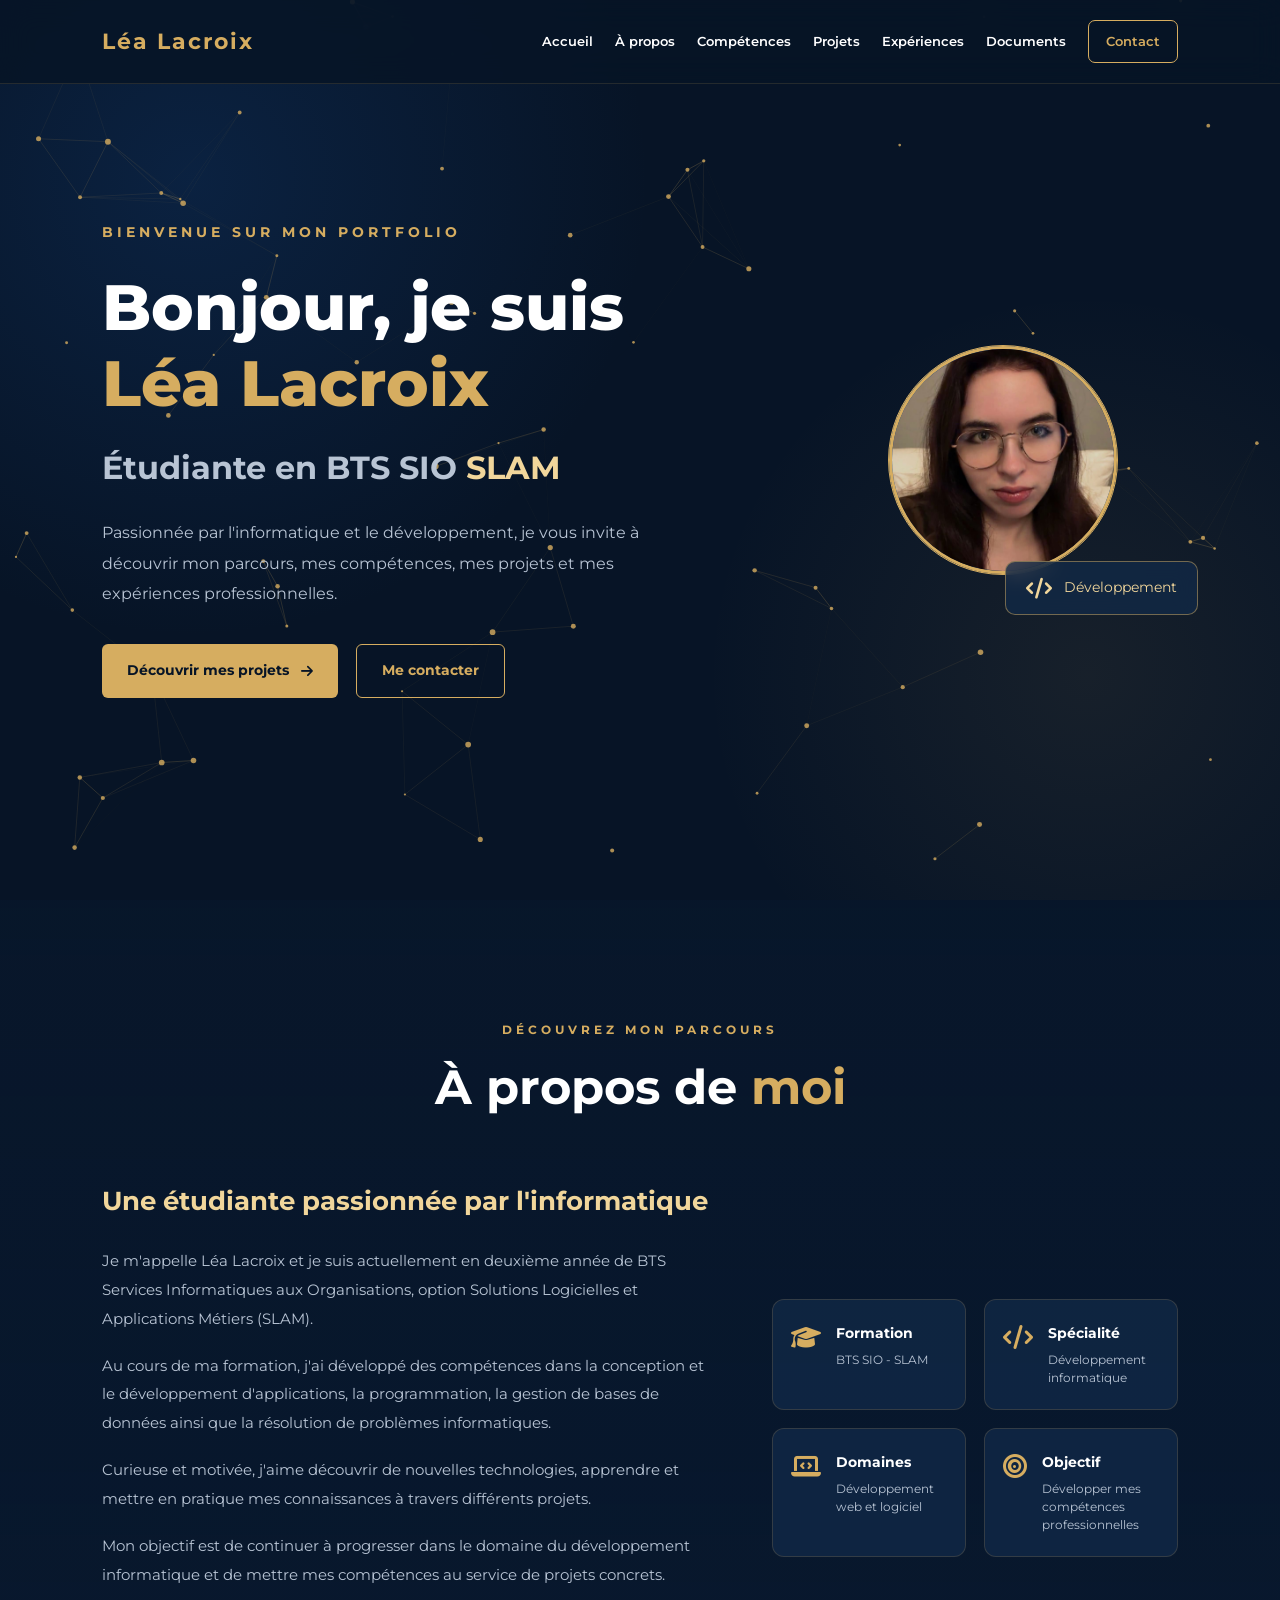
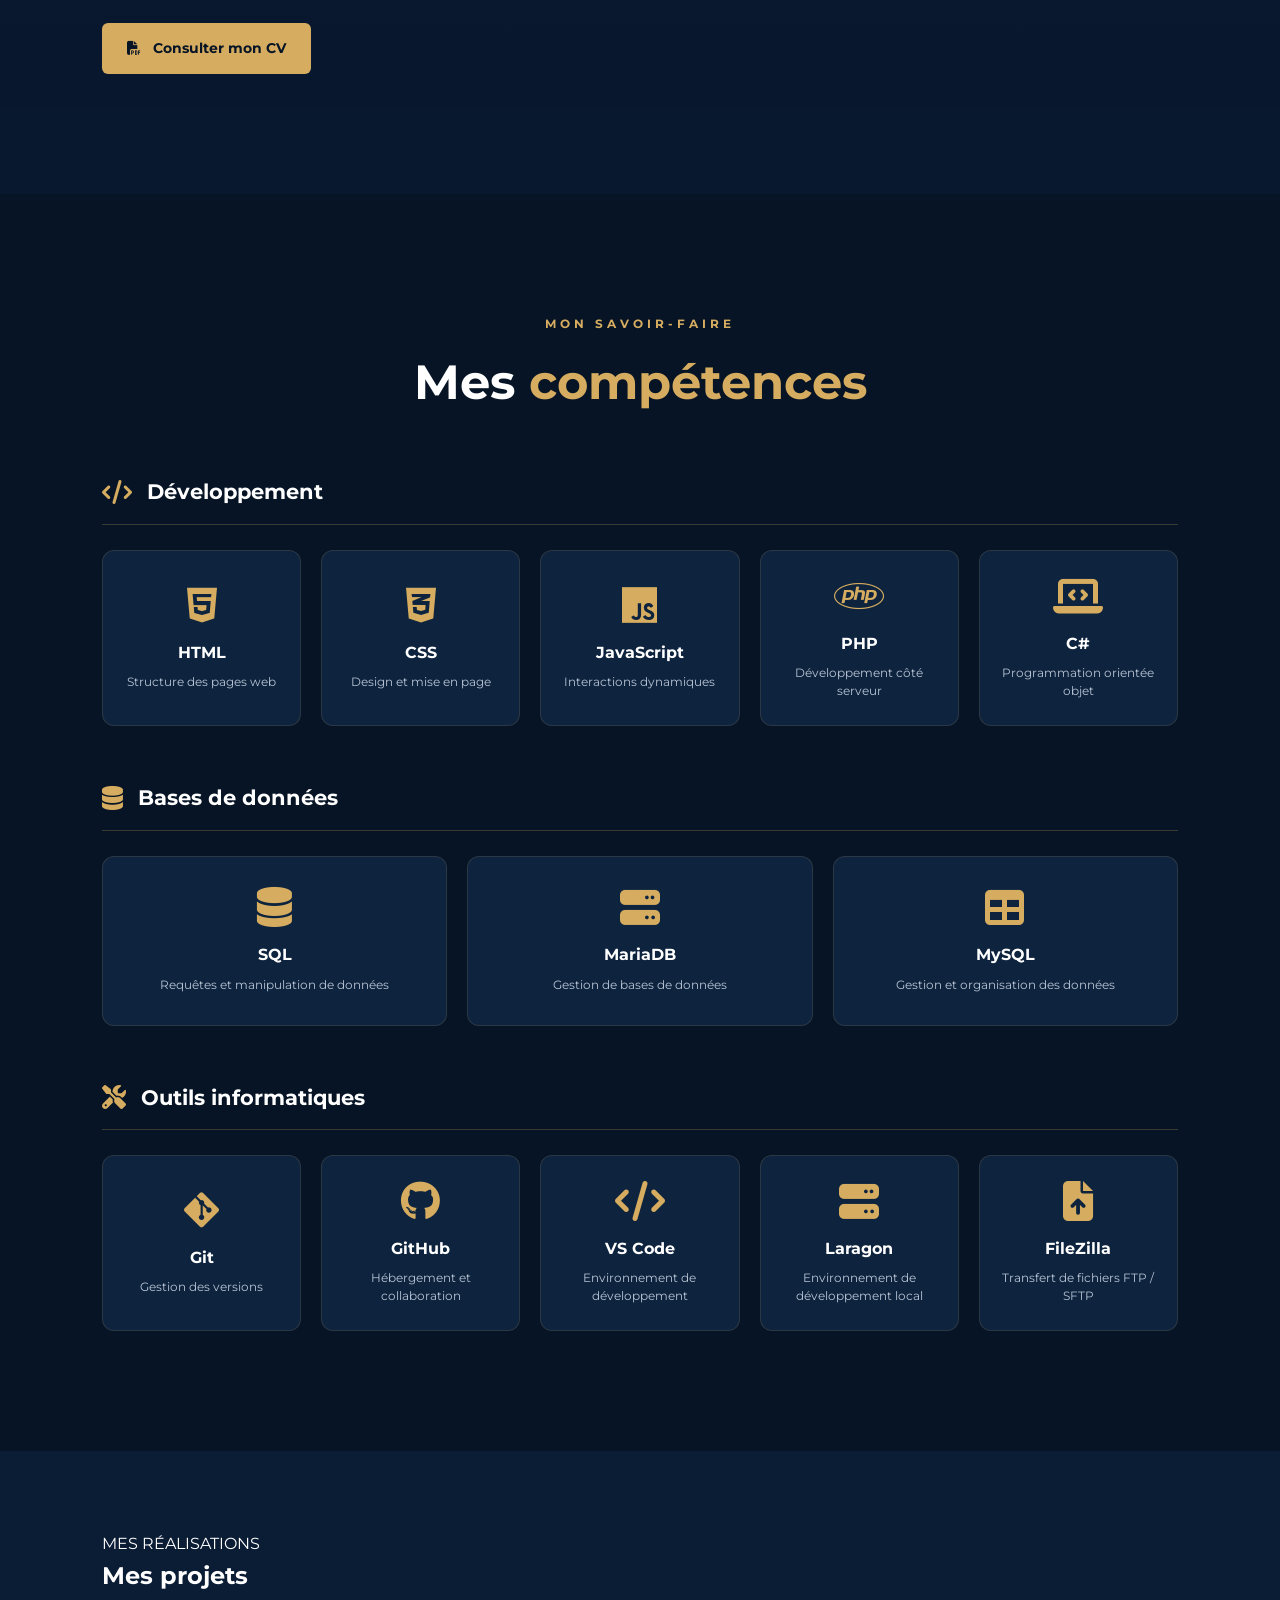
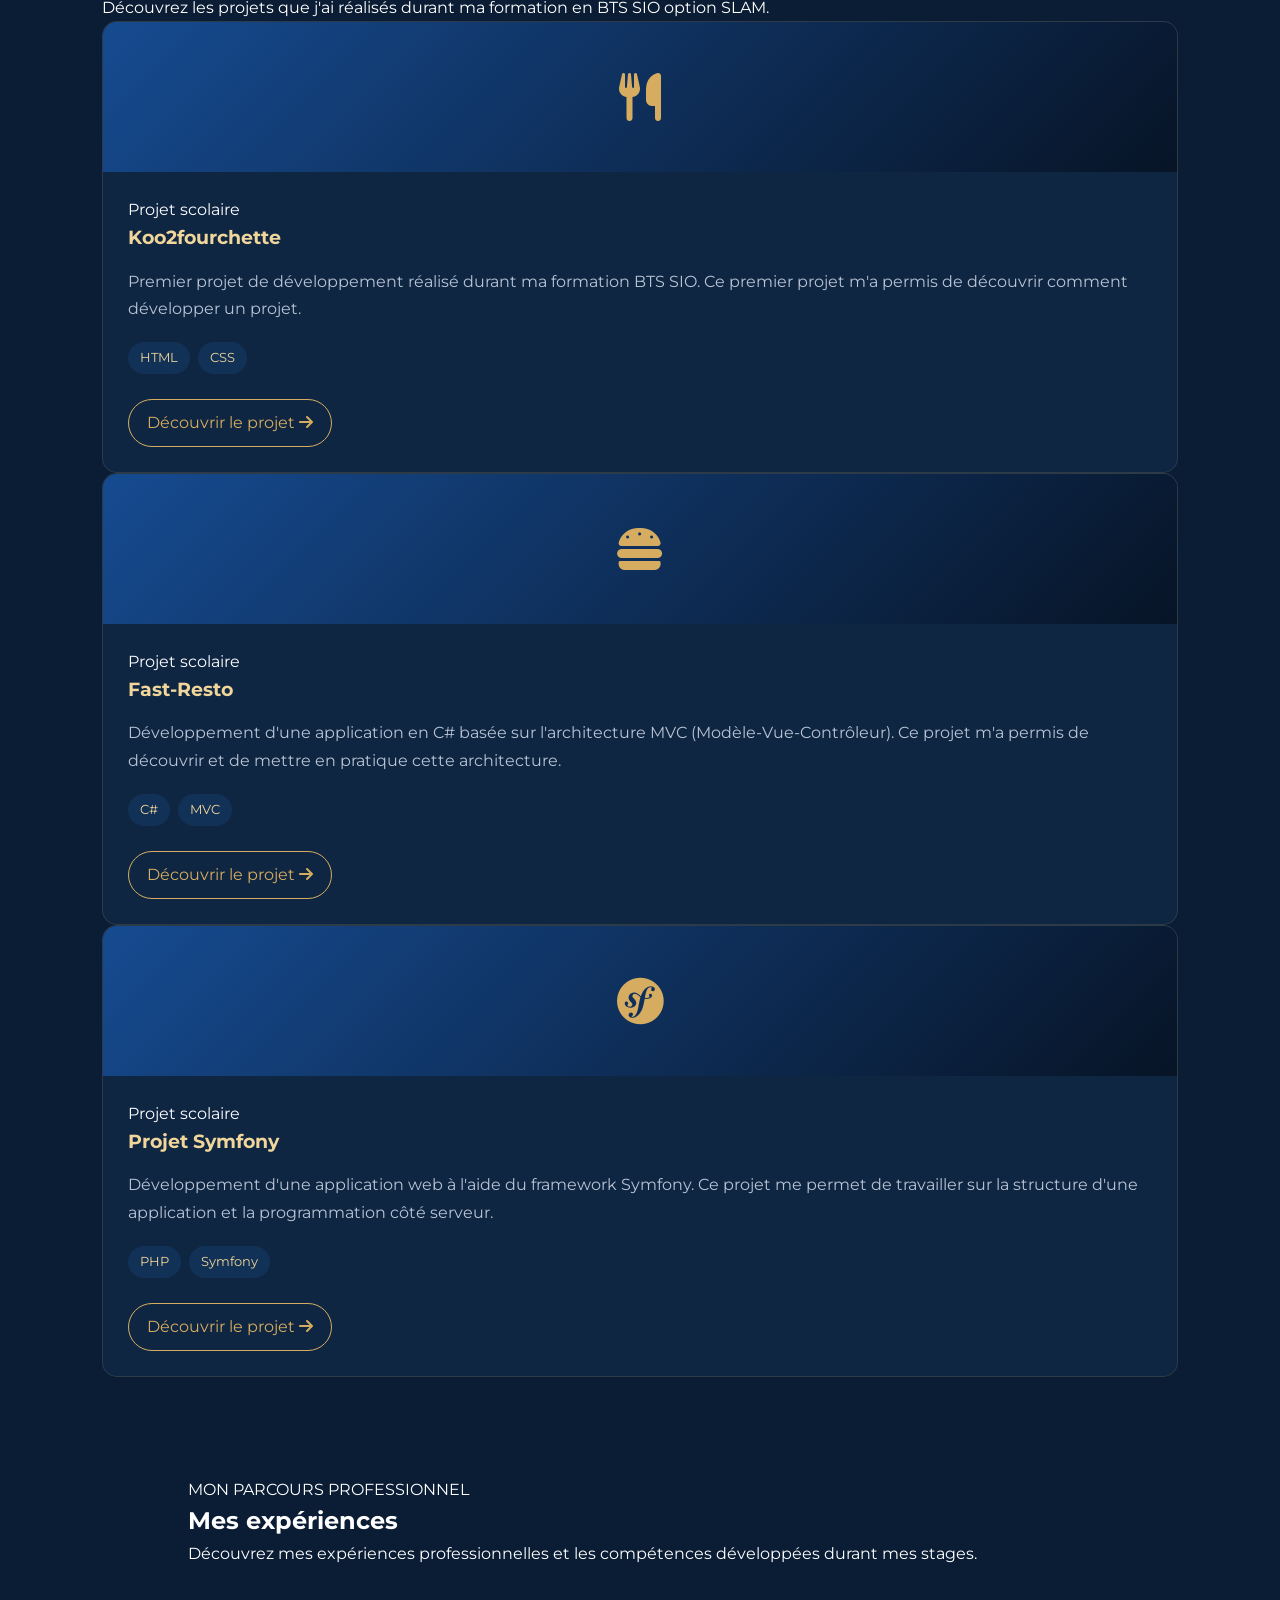
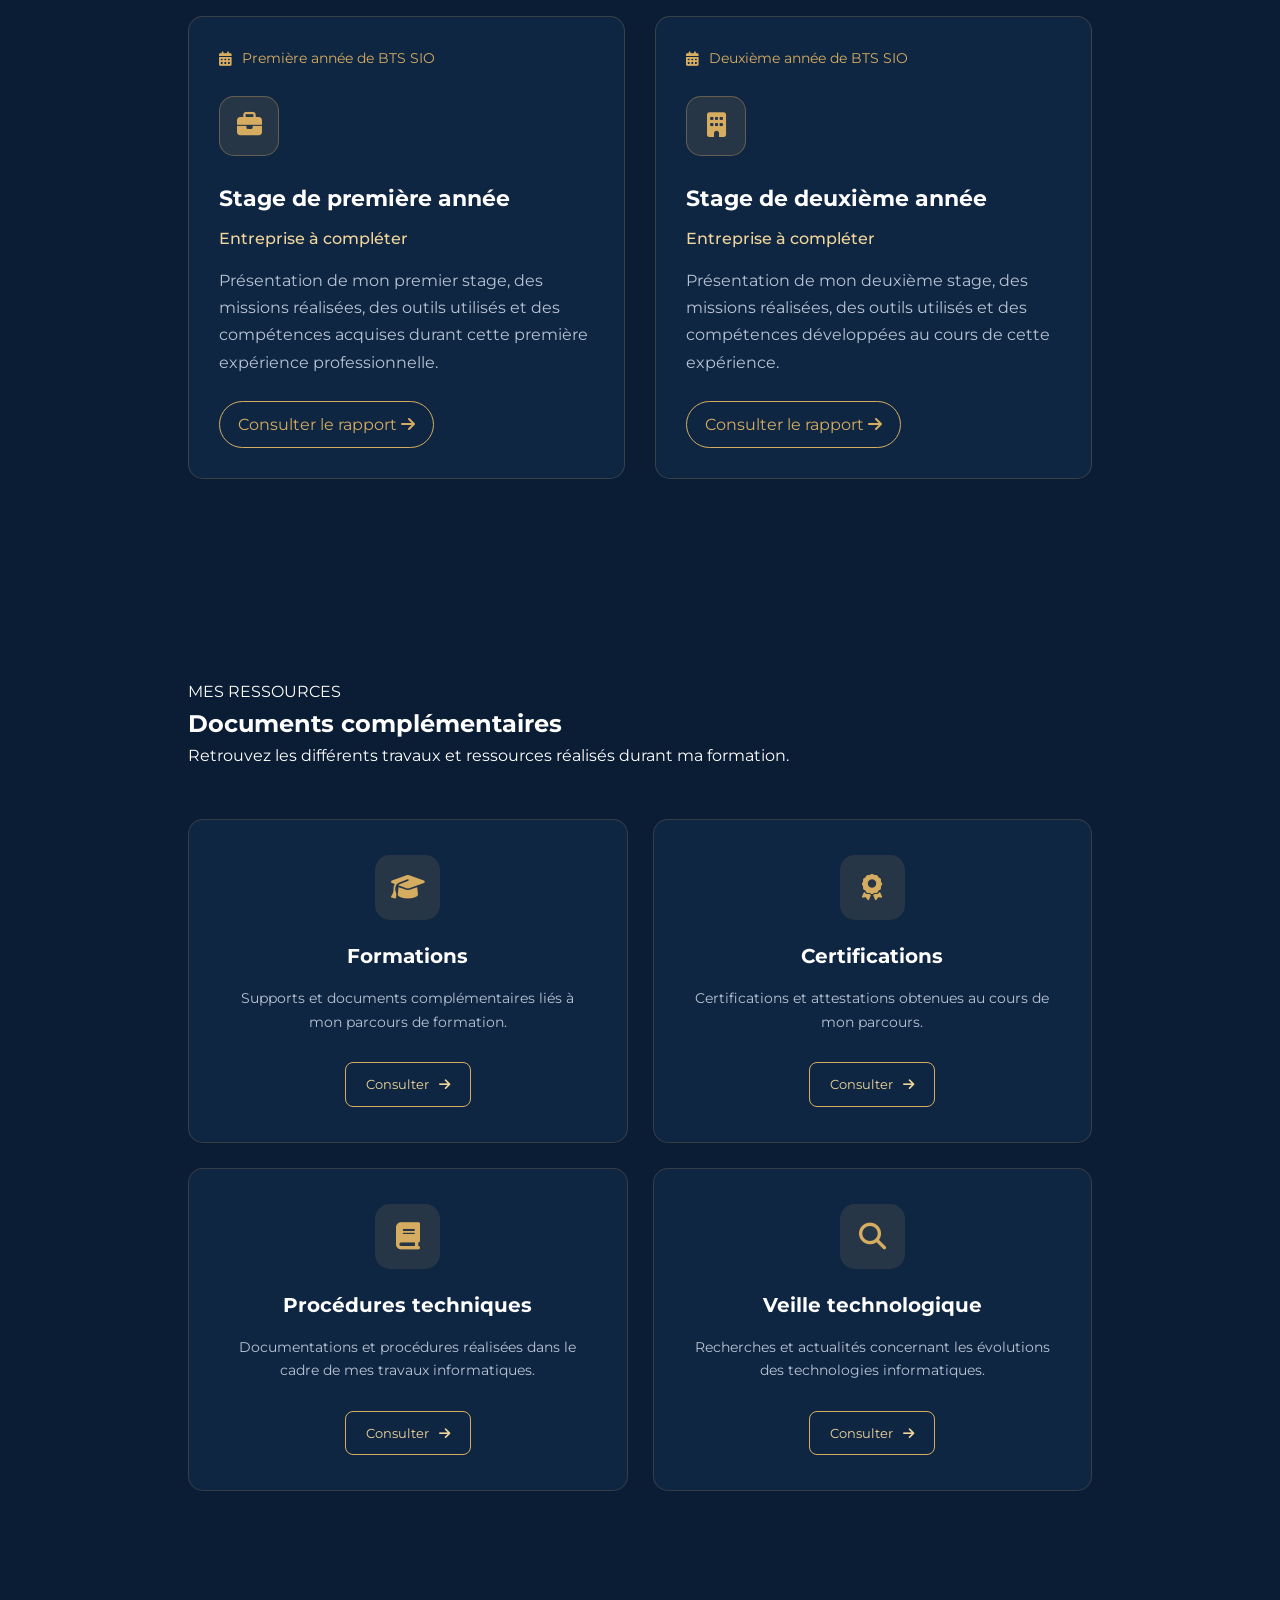
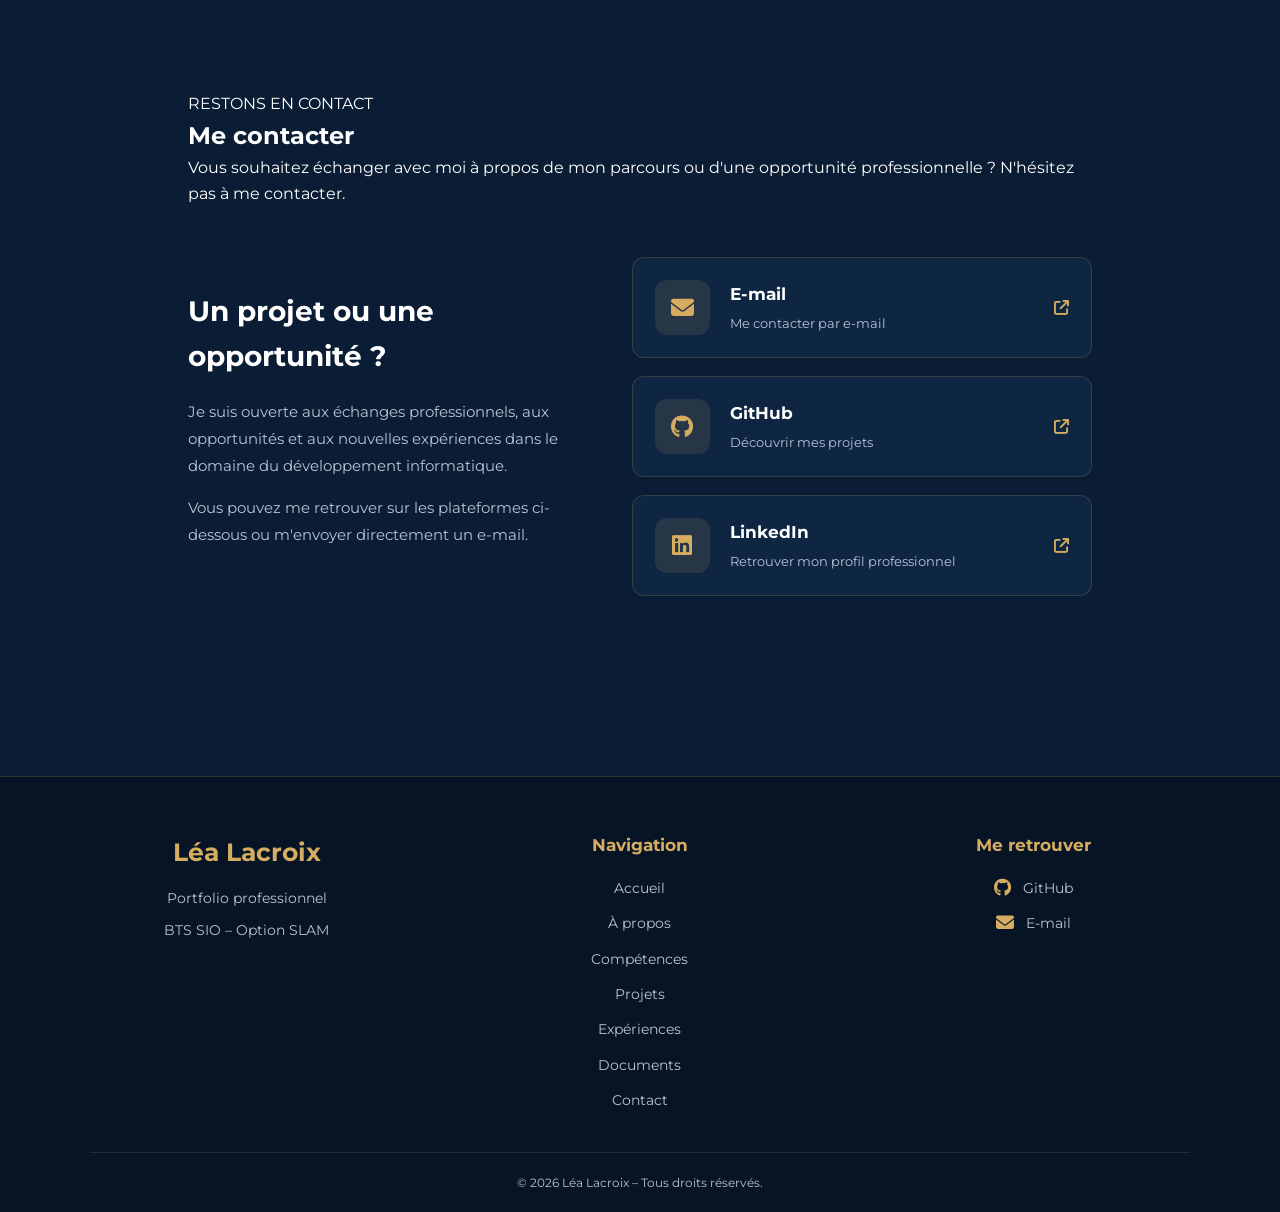
==== commit 7ad0fd54: "modifs index et css" ====
--- a/index.html
+++ b/index.html
@@ -350,7 +350,17 @@
 </section>
 
 
-<div class="projets-grille">
+<!-- SECTION PROJETS -->
+<section class="projets" id="projets">
+
+    <div class="section-titre">
+        <span>MES RÉALISATIONS</span>
+        <h2>Mes projets</h2>
+        <p>
+            Découvrez les projets que j'ai réalisés durant
+            ma formation en BTS SIO option SLAM.
+        </p>
+    </div>
 
     <!-- PROJET 1 : KOO2FOURCHETTE -->
     <div class="projet-carte">
@@ -373,7 +383,7 @@
                 <span>CSS</span>
             </div>
 
-            <a href="projets/koo2fourchette.html" class="bouton-projet">
+            <a href="projets/Koo2fourchette.html" class="bouton-projet">
                 Découvrir le projet
                 <i class="fa-solid fa-arrow-right"></i>
             </a>
--- a/css/style.css
+++ b/css/style.css
@@ -698,26 +698,61 @@
 /* ============================= */
 
 .projets {
-    padding: 100px 8%;
-    background: rgba(11, 29, 53, 0.45);
-}
+    padding: 80px 8%;
+    background: var(--bleu-fonce);
+}
+
+/* GRILLE DES 3 PROJETS */
 
 .projets-grille {
     display: grid;
-    grid-template-columns: repeat(auto-fit, minmax(280px, 1fr));
+    grid-template-columns: repeat(3, minmax(0, 1fr));
     gap: 30px;
-    max-width: 1100px;
-    margin: 50px auto 0;
+
+    max-width: 1200px;
+    margin: 40px auto 0;
+    width: 100%;
+}
+
+/* CARTES DES PROJETS */
+
+.projets-grille .projet-carte {
+    min-width: 0;
+    height: 100%;
+}
+
+/* =========================
+   RESPONSIVE
+========================= */
+
+/* TABLETTES */
+
+@media (max-width: 992px) {
+    .projets-grille {
+        grid-template-columns: repeat(2, minmax(0, 1fr));
+        gap: 20px;
+    }
+}
+
+/* TÉLÉPHONES */
+
+@media (max-width: 600px) {
+    .projets {
+        padding: 60px 5%;
+    }
+
+    .projets-grille {
+        grid-template-columns: 1fr;
+        gap: 20px;
+    }
 }
 
 .projet-carte {
-    position: relative;
-    padding: 30px;
     background: var(--fond-carte);
-    border: 1px solid rgba(214, 173, 96, 0.2);
+    border: 1px solid rgba(214, 173, 96, 0.15);
     border-radius: 15px;
+    overflow: hidden;
     transition: 0.3s ease;
-    overflow: hidden;
 }
 
 .projet-carte:hover {
@@ -727,93 +762,74 @@
 }
 
 .projet-icone {
-    width: 65px;
-    height: 65px;
+    height: 150px;
     display: flex;
     align-items: center;
     justify-content: center;
-    background: rgba(214, 173, 96, 0.12);
-    border: 1px solid rgba(214, 173, 96, 0.35);
-    border-radius: 15px;
+    background: linear-gradient(135deg, var(--bleu-royal), var(--bleu-nuit));
+    color: var(--dore);
+    font-size: 3rem;
+}
+
+.projet-contenu {
+    padding: 25px;
+}
+
+.projet-contenu h3 {
+    color: var(--dore-clair);
+    margin-bottom: 15px;
+}
+
+.projet-contenu p {
+    color: var(--gris);
+    line-height: 1.7;
+    margin-bottom: 20px;
+}
+
+.projet-technologies {
+    display: flex;
+    flex-wrap: wrap;
+    gap: 8px;
     margin-bottom: 25px;
 }
 
-.projet-icone i {
-    font-size: 28px;
-    color: var(--dore);
-}
-
-.projet-type {
-    display: inline-block;
-    color: var(--dore);
-    font-size: 0.8rem;
-    text-transform: uppercase;
-    letter-spacing: 1px;
-    margin-bottom: 10px;
-}
-
-.projet-contenu h3 {
-    color: var(--blanc);
-    font-size: 1.5rem;
-    margin-bottom: 15px;
-}
-
-.projet-contenu p {
-    color: var(--gris);
-    line-height: 1.7;
-    margin-bottom: 25px;
-}
-
-.projet-technologies {
-    display: flex;
-    flex-wrap: wrap;
-    gap: 10px;
-}
-
 .projet-technologies span {
-    padding: 7px 12px;
+    background: rgba(38, 117, 201, 0.15);
     color: var(--dore-clair);
-    background: rgba(22, 75, 145, 0.3);
-    border: 1px solid rgba(214, 173, 96, 0.2);
+    padding: 6px 12px;
     border-radius: 20px;
     font-size: 0.8rem;
 }
 
 .bouton-projet {
-    display: inline-flex;
-    align-items: center;
-    gap: 10px;
-    margin-top: 25px;
-    padding: 11px 18px;
+    display: inline-block;
+    padding: 10px 18px;
+    border: 1px solid var(--dore);
+    border-radius: 25px;
+    color: var(--dore);
+    text-decoration: none;
+    transition: 0.3s ease;
+}
+
+.bouton-projet:hover {
+    background: var(--dore);
     color: var(--bleu-nuit);
-    background: var(--dore);
-    border: 1px solid var(--dore);
-    border-radius: 8px;
-    text-decoration: none;
-    font-weight: 600;
-    transition: 0.3s ease;
-}
-
-.bouton-projet:hover {
-    color: var(--dore);
-    background: transparent;
-    transform: translateX(4px);
-}
-
-/* RESPONSIVE */
-
-@media screen and (max-width: 768px) {
+}
+
+/* ADAPTATION TABLETTE ET MOBILE */
+@media (max-width: 1000px) {
+    .projets-grille {
+        grid-template-columns: repeat(2, 1fr);
+    }
+}
+
+@media (max-width: 650px) {
     .projets {
-        padding: 70px 5%;
+        padding: 70px 6%;
     }
 
     .projets-grille {
         grid-template-columns: 1fr;
-        gap: 20px;
-    }
-
-    .projet-carte {
-        padding: 25px;
     }
 }
 
@@ -1432,14 +1448,24 @@
     background: var(--bleu-nuit);
     border-top: 1px solid rgba(214, 173, 96, 0.2);
     box-sizing: border-box;
+    display: block;
+    text-align: center;
 }
 
 .footer-contenu {
-    width: 100%;
-    display: flex;
-    justify-content: space-between;
+    max-width: 1100px;
+    margin: 0 auto;
+    display: flex;
+    justify-content: center;
     align-items: flex-start;
-    gap: 50px;
+    gap: 80px;
+}
+
+.footer-identite,
+.footer-navigation,
+.footer-social {
+    flex: 1;
+    text-align: center;
 }
 
 .footer-identite {
@@ -1473,7 +1499,7 @@
 .footer-social {
     display: flex;
     flex-direction: column;
-    align-items: flex-start;
+    align-items: center;
     gap: 13px;
 }
 
@@ -1525,7 +1551,15 @@
 @media (max-width: 700px) {
     .footer-contenu {
         flex-direction: column;
-        gap: 30px;
+        align-items: center;
+        gap: 35px;
+    }
+
+    .footer-identite,
+    .footer-navigation,
+    .footer-social {
+        width: 100%;
+        text-align: center;
     }
 }
 
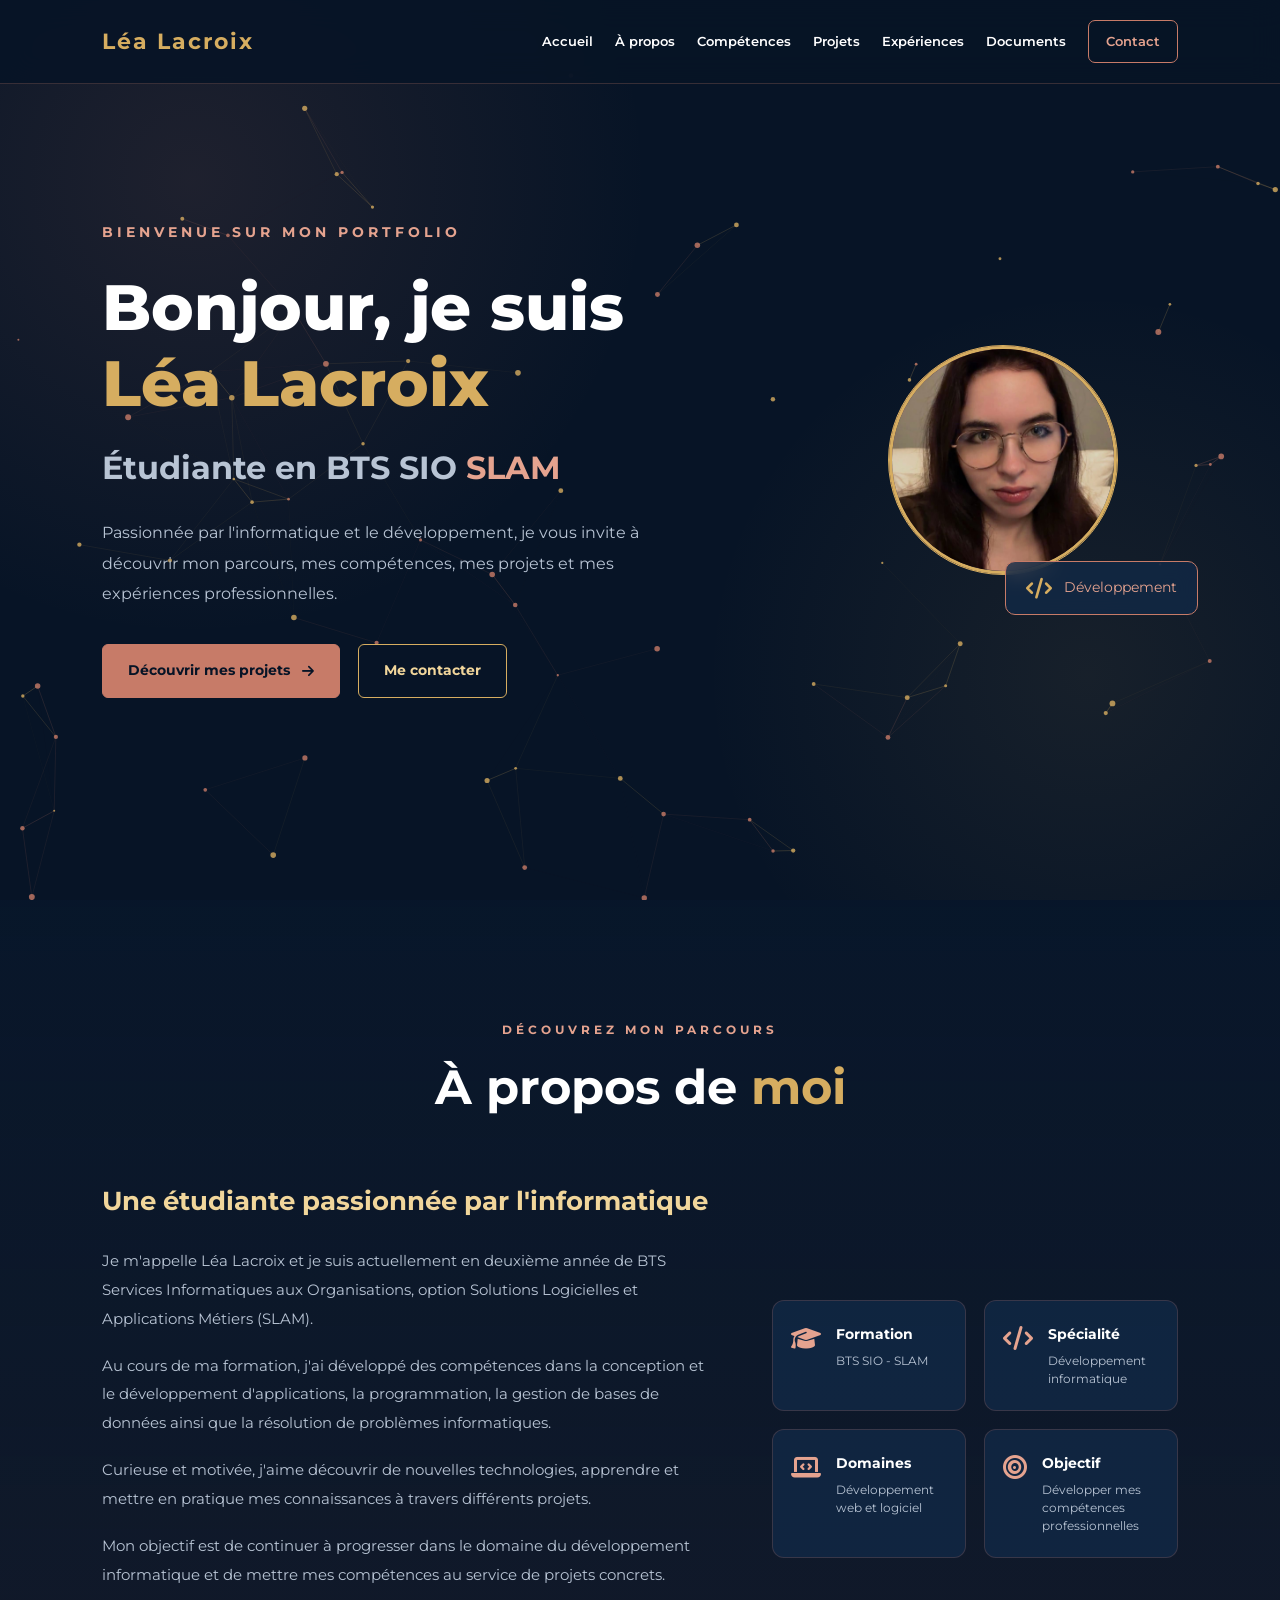
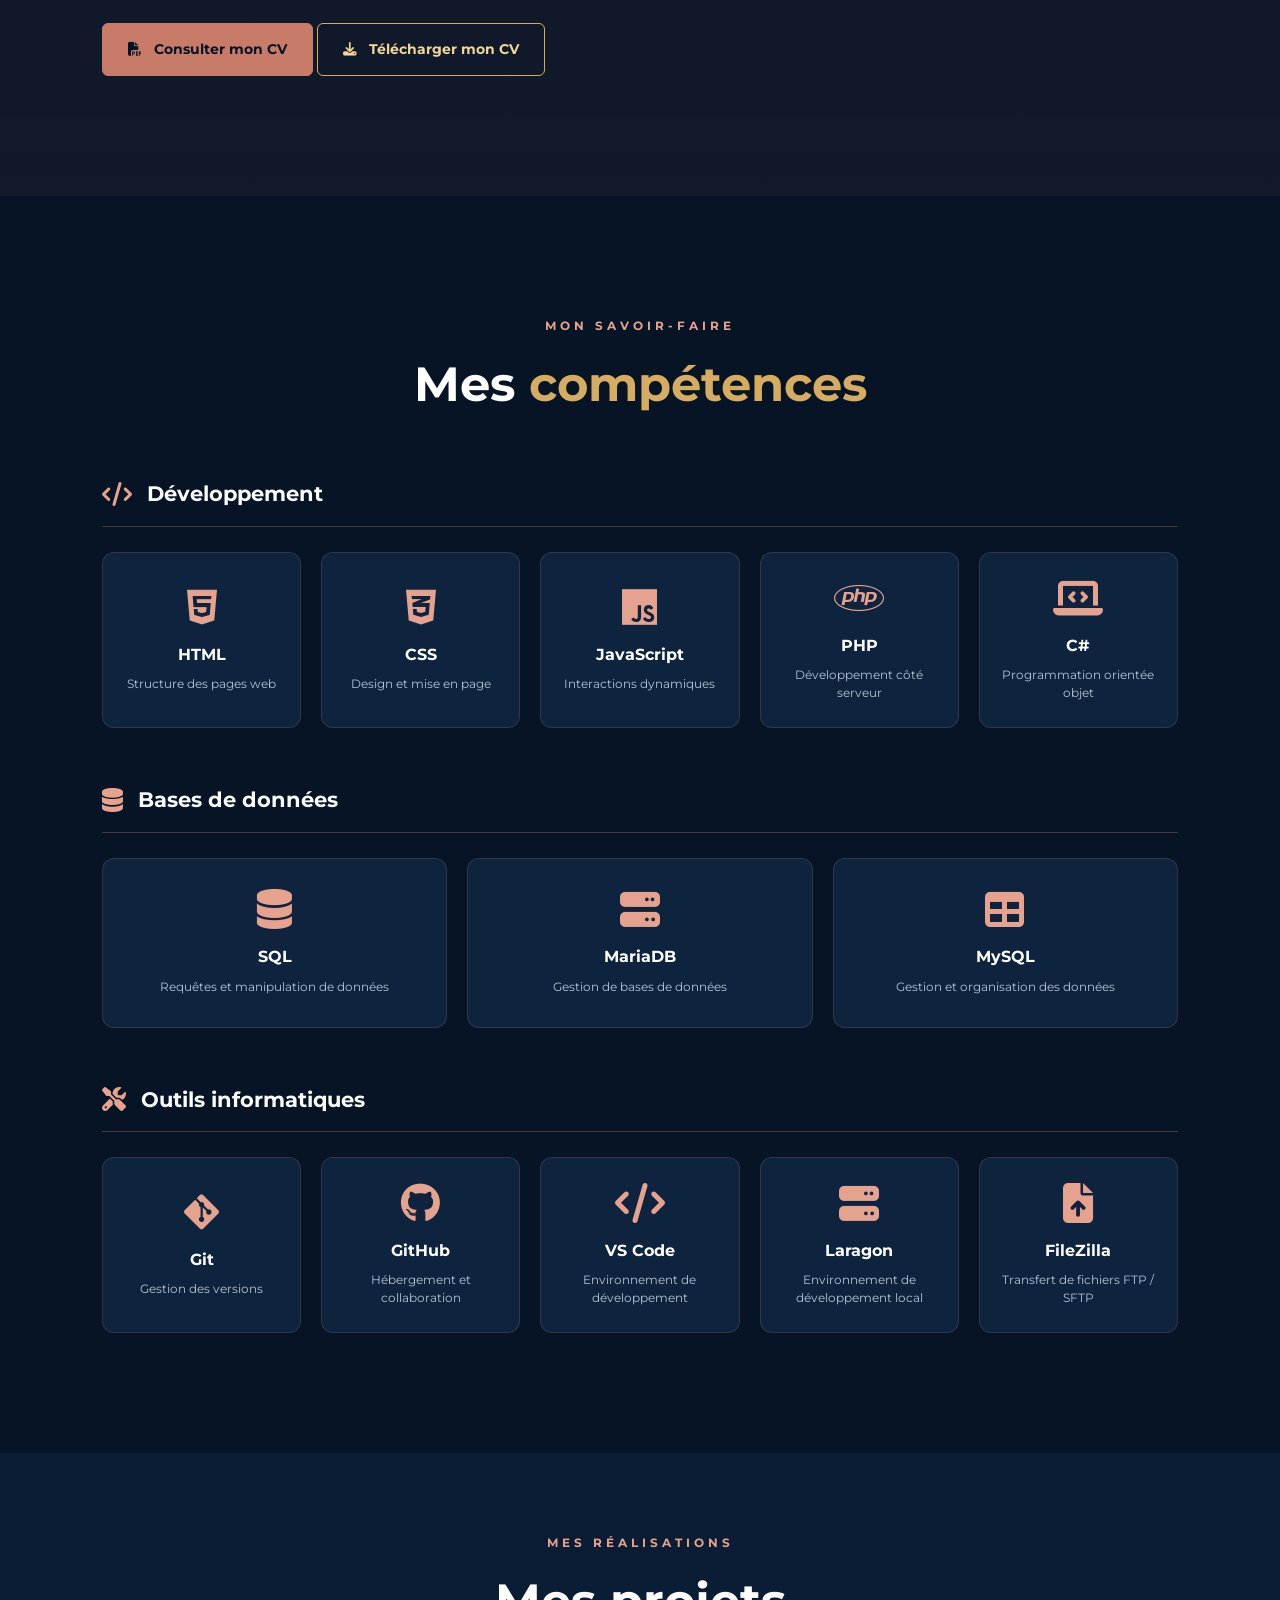
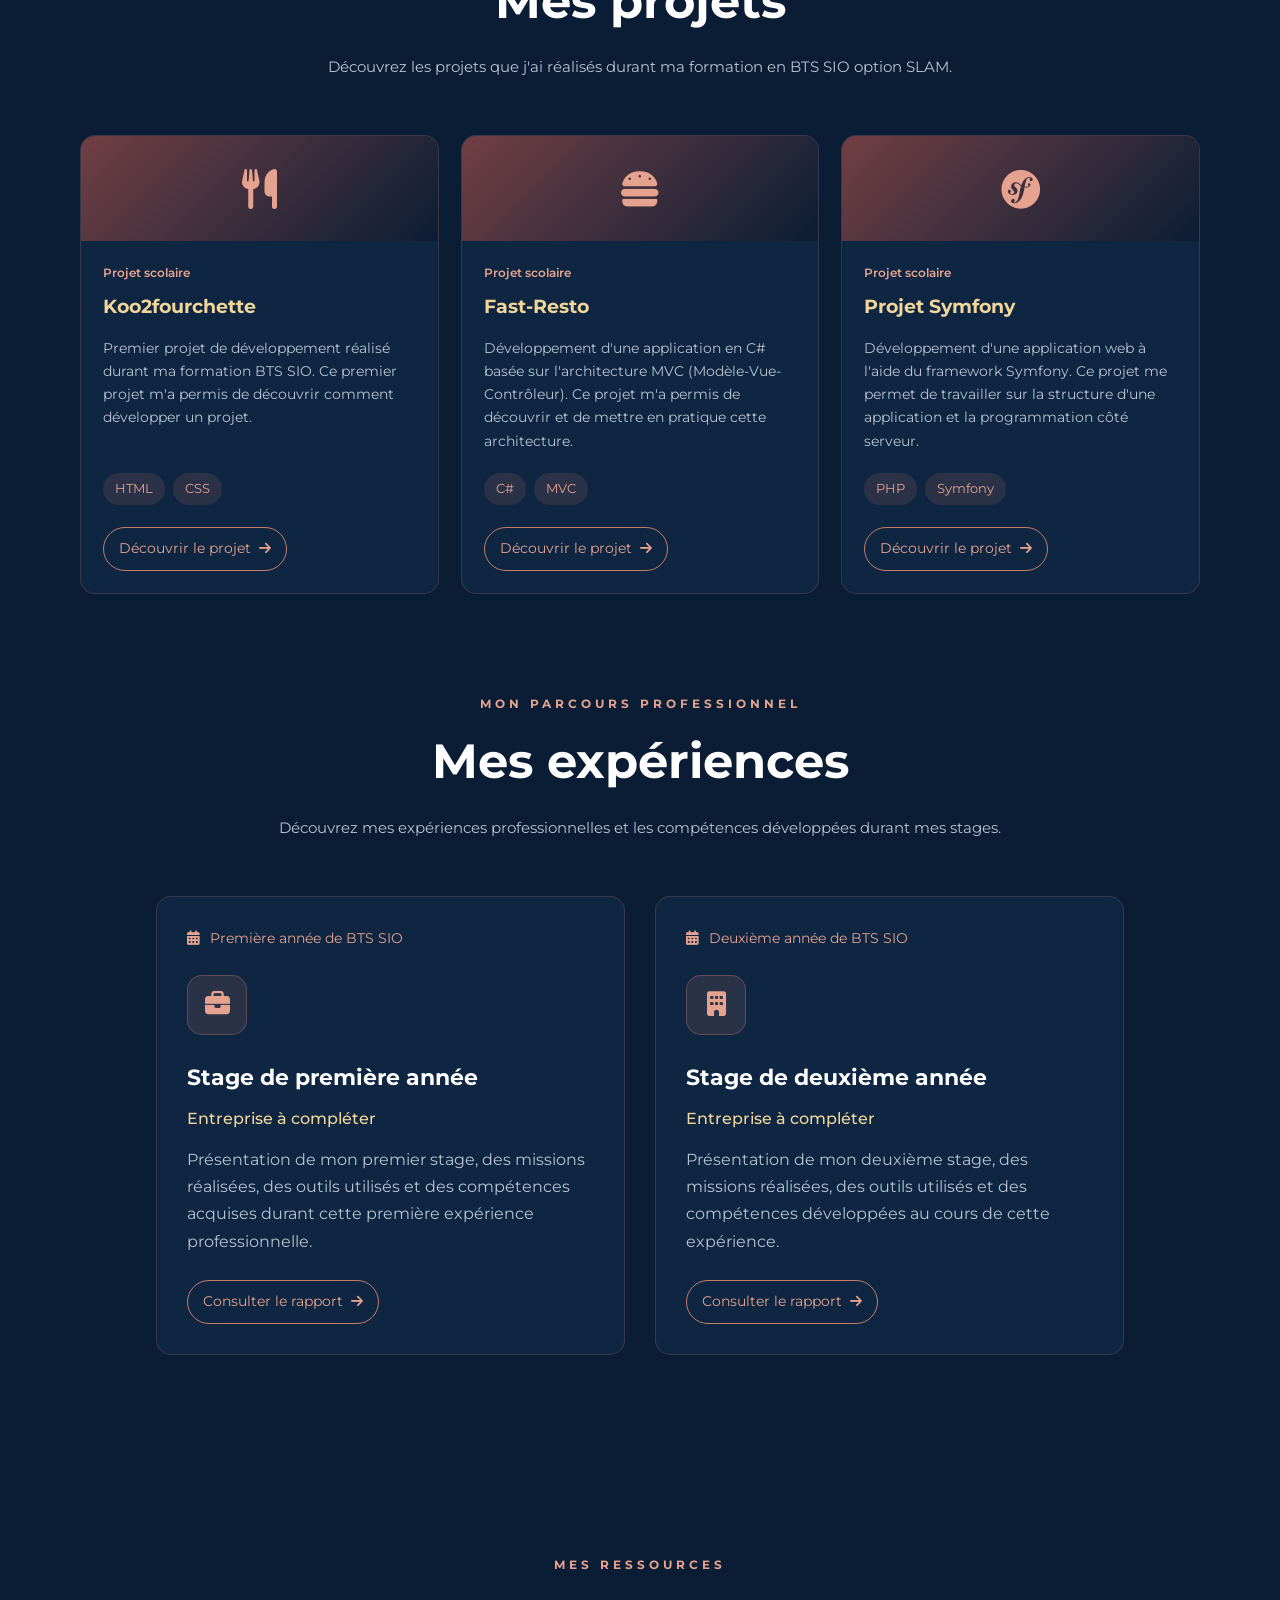
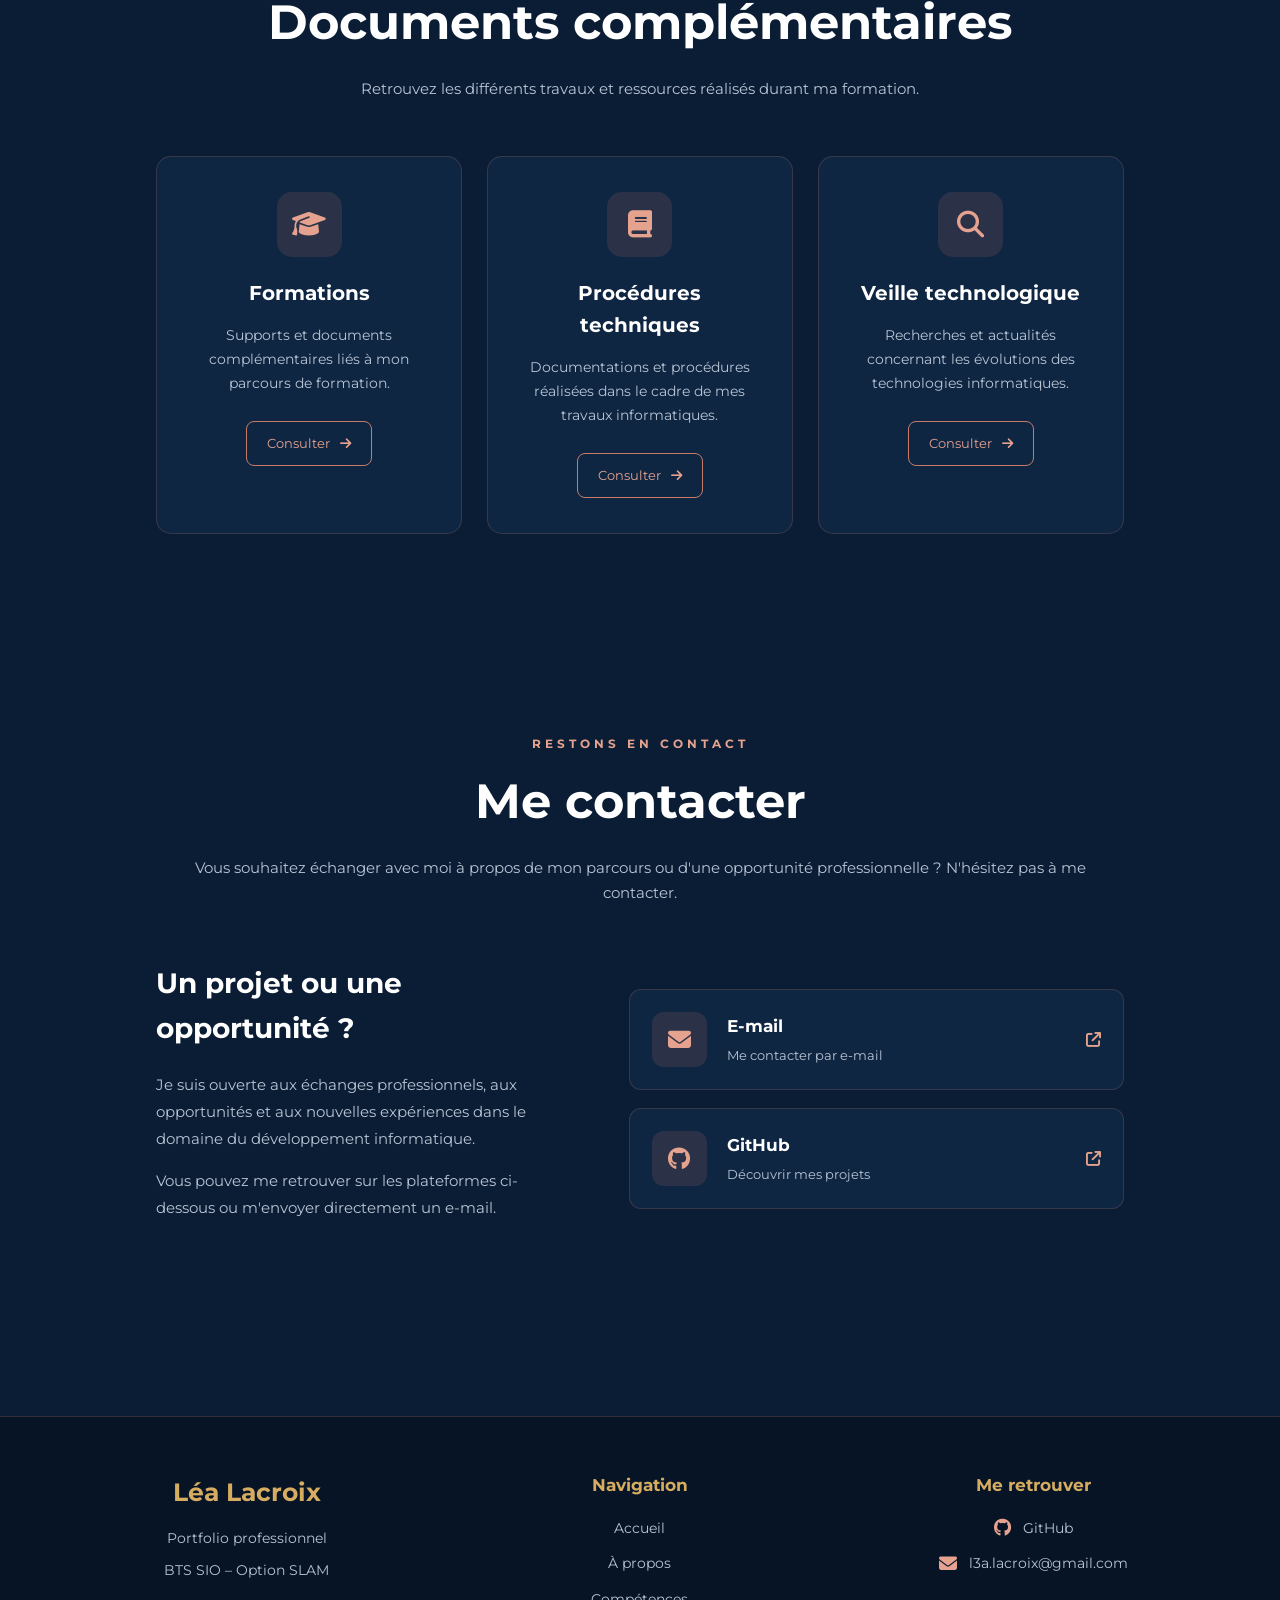
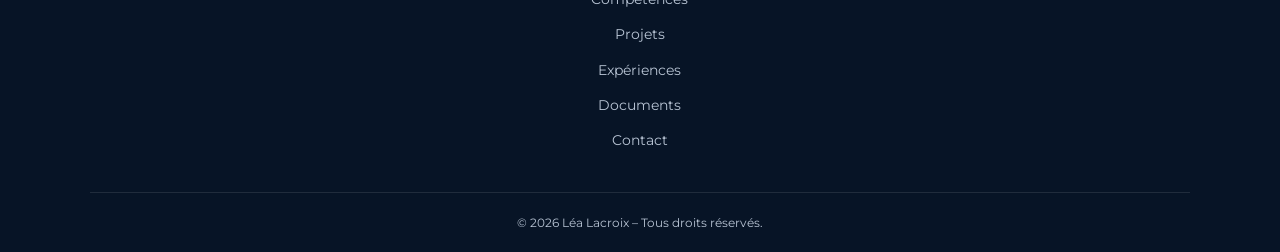
==== commit 1f4c5939: "modifications css et html + ajouts d'une partie des documents" ====
--- a/index.html
+++ b/index.html
@@ -158,7 +158,7 @@
                 mes compétences au service de projets concrets.
             </p>
 
-            <a href="documents/professionnel/CV_Lea_Lacroix.pdf"
+            <a href="documents/professionnel/CV_LACROIX_Léa.pdf"
                class="btn"
                target="_blank"
                rel="noopener noreferrer">
@@ -166,6 +166,13 @@
                 <i class="fa-solid fa-file-pdf"></i>
                 Consulter mon CV
 
+            </a>
+            <a href="documents/professionnel/CV_LACROIX_Léa.pdf"
+                class="btn btn-telecharger-cv"
+                download="CV_Lea_Lacroix.pdf">
+
+                <i class="fa-solid fa-download"></i>
+                Télécharger mon CV
             </a>
 
         </div>
@@ -361,7 +368,7 @@
             ma formation en BTS SIO option SLAM.
         </p>
     </div>
-
+    <div class="projets-grille">
     <!-- PROJET 1 : KOO2FOURCHETTE -->
     <div class="projet-carte">
         <div class="projet-icone">
@@ -446,7 +453,7 @@
             </a>
         </div>
     </div>
-
+</div>
 </div>
 
 
@@ -551,19 +558,6 @@
             </a>
         </div>
 
-        <!-- CERTIFICATIONS -->
-        <div class="document-carte">
-            <div class="document-icone">
-                <i class="fa-solid fa-award"></i>
-            </div>
-            <h3>Certifications</h3>
-            <p>Certifications et attestations obtenues au cours de mon parcours.</p>
-            <a href="#" class="bouton-document">
-                Consulter
-                <i class="fa-solid fa-arrow-right"></i>
-            </a>
-        </div>
-
         <!-- PROCEDURES -->
         <div class="document-carte">
             <div class="document-icone">
@@ -620,7 +614,7 @@
         <div class="contact-liens">
 
             <!-- EMAIL -->
-            <a href="mailto:ton-adresse@email.com" class="contact-carte">
+            <a href="mailto:l3a.lacroix@gmail.com" class="contact-carte">
                 <div class="contact-icone">
                     <i class="fa-solid fa-envelope"></i>
                 </div>
@@ -632,7 +626,7 @@
             </a>
 
             <!-- GITHUB -->
-            <a href="https://github.com/TON-PSEUDO" target="_blank" rel="noopener noreferrer" class="contact-carte">
+            <a href="https://github.com/lealacroix5" target="_blank" rel="noopener noreferrer" class="contact-carte">
                 <div class="contact-icone">
                     <i class="fa-brands fa-github"></i>
                 </div>
@@ -642,19 +636,6 @@
                 </div>
                 <i class="fa-solid fa-arrow-up-right-from-square contact-fleche"></i>
             </a>
-
-            <!-- LINKEDIN -->
-            <a href="https://www.linkedin.com/in/TON-PROFIL/" target="_blank" rel="noopener noreferrer" class="contact-carte">
-                <div class="contact-icone">
-                    <i class="fa-brands fa-linkedin"></i>
-                </div>
-                <div class="contact-infos">
-                    <h4>LinkedIn</h4>
-                    <p>Retrouver mon profil professionnel</p>
-                </div>
-                <i class="fa-solid fa-arrow-up-right-from-square contact-fleche"></i>
-            </a>
-
         </div>
 
     </div>
@@ -693,8 +674,8 @@
                 <a href="https://github.com/lealacroix5" target="_blank" rel="noopener noreferrer">
                     <i class="fa-brands fa-github"></i> GitHub
                 </a>
-                <a href="mailto:ton-adresse@email.com">
-                    <i class="fa-solid fa-envelope"></i> E-mail
+                <a href="mailto:l3a.lacroix@gmail.com">
+                    <i class="fa-solid fa-envelope"></i> l3a.lacroix@gmail.com
                 </a>
             </div>
 
--- a/css/style.css
+++ b/css/style.css
@@ -4,19 +4,31 @@
 ========================================= */
 
 :root {
+    /* Couleurs principales */
     --bleu-nuit: #071426;
     --bleu-fonce: #0b1d35;
     --bleu-royal: #164b91;
     --bleu-clair: #2675c9;
 
+    /* Nouvelle couleur terracotta */
+    --terracotta: #c77b68;
+    --terracotta-clair: #e5a38f;
+    --terracotta-fonce: #a85c4b;
+    --terracotta-transparent: rgba(199, 123, 104, 0.15);
+
+    /* Doré */
     --dore: #d6ad60;
     --dore-clair: #f1d69b;
 
+    /* Textes */
     --blanc: #ffffff;
     --gris: #b8c4d4;
 
+    /* Cartes */
     --fond-carte: rgba(18, 42, 72, 0.75);
-
+    --bordure-carte: rgba(199, 123, 104, 0.22);
+
+    /* Animations */
     --transition: 0.3s ease;
 }
 
@@ -51,12 +63,20 @@
     z-index: -2;
 
     background:
-        radial-gradient(circle at 15% 20%, rgba(22, 75, 145, 0.25), transparent 35%),
-        radial-gradient(circle at 85% 75%, rgba(214, 173, 96, 0.08), transparent 30%),
+        radial-gradient(
+            circle at 15% 20%,
+            rgba(199, 123, 104, 0.12),
+            transparent 35%
+        ),
+        radial-gradient(
+            circle at 85% 75%,
+            rgba(214, 173, 96, 0.08),
+            transparent 30%
+        ),
         var(--bleu-nuit);
 }
 
-/* Canvas des particules */
+/* Particules animées */
 
 #particles {
     position: fixed;
@@ -83,37 +103,43 @@
     justify-content: space-between;
     align-items: center;
 
-    background: rgba(7, 20, 38, 0.85);
+    background: rgba(7, 20, 38, 0.9);
     backdrop-filter: blur(15px);
 
-    border-bottom: 1px solid rgba(214, 173, 96, 0.15);
+    border-bottom: 1px solid
+        rgba(199, 123, 104, 0.25);
 
     z-index: 100;
 }
+
+/* Logo */
 
 .logo {
     color: var(--blanc);
-    font-size: 2rem;
-    font-weight: 800;
+    font-size: 22px;
+    font-weight: 700;
     letter-spacing: 2px;
+    white-space: nowrap;
 }
 
 .logo span {
     color: var(--dore);
 }
 
+/* Navigation */
+
 .navbar {
     display: flex;
     align-items: center;
-    gap: 28px;
+    gap: 22px;
 }
 
 .navbar a {
-    color: var(--gris);
-    font-size: 0.85rem;
+    color: var(--blanc);
+    font-size: 13px;
     font-weight: 600;
+    position: relative;
     transition: var(--transition);
-    position: relative;
 }
 
 .navbar a::after {
@@ -123,16 +149,30 @@
     bottom: -7px;
     width: 0;
     height: 2px;
-    background: var(--dore);
+    background: var(--terracotta);
     transition: var(--transition);
 }
 
 .navbar a:hover {
-    color: var(--dore-clair);
+    color: var(--terracotta-clair);
 }
 
 .navbar a:hover::after {
     width: 100%;
+}
+
+/* Bouton Contact */
+
+.navbar .nav-contact {
+    padding: 10px 17px;
+    border: 1px solid var(--terracotta);
+    border-radius: 7px;
+    color: var(--terracotta-clair);
+}
+
+.navbar .nav-contact:hover {
+    background: var(--terracotta);
+    color: var(--bleu-nuit);
 }
 
 
@@ -149,118 +189,116 @@
     min-height: 70vh;
 }
 
-.titre-section {
+/* Titres des sections */
+
+.titre-section,
+.section-titre {
     text-align: center;
     margin-bottom: 55px;
 }
 
-.titre-section > p {
-    color: var(--dore);
+.titre-section > p,
+.section-titre > span {
+    display: block;
+    color: var(--terracotta-clair);
     text-transform: uppercase;
     letter-spacing: 4px;
     font-size: 0.75rem;
     font-weight: 700;
 }
 
-.titre-section h2 {
+.titre-section h2,
+.section-titre h2 {
     font-size: clamp(2rem, 4vw, 3rem);
     margin-top: 10px;
-}
-
-.titre-section h2 span {
+    color: var(--blanc);
+}
+
+.titre-section h2 span,
+.section-titre h2 span {
     color: var(--dore);
 }
 
+.section-titre p {
+    color: var(--gris);
+    font-size: 0.95rem;
+    margin-top: 15px;
+    line-height: 1.7;
+}
+
 
 /* =========================================
-   4. PIED DE PAGE
+   4. BOUTONS GÉNÉRAUX
 ========================================= */
 
-.footer {
-    padding: 30px 8%;
-    display: flex;
-    justify-content: space-between;
-    align-items: center;
-    gap: 20px;
-
-    background: #050e1b;
-    border-top: 1px solid rgba(214, 173, 96, 0.2);
-
-    color: var(--gris);
+.btn {
+    display: inline-flex;
+    align-items: center;
+    justify-content: center;
+    gap: 12px;
+
+    padding: 15px 25px;
+    border-radius: 6px;
+
+    background: var(--terracotta);
+    color: var(--bleu-nuit);
+
+    font-weight: 700;
     font-size: 0.85rem;
-}
-
-.footer a {
-    color: var(--dore);
+
+    border: 1px solid var(--terracotta);
     transition: var(--transition);
 }
 
-.footer a:hover {
-    color: var(--blanc);
+.btn:hover {
+    background: var(--terracotta-clair);
+    border-color: var(--terracotta-clair);
+    transform: translateY(-4px);
+
+    box-shadow: 0 8px 25px
+        rgba(199, 123, 104, 0.25);
+}
+
+/* Bouton secondaire doré */
+
+.btn-secondaire {
+    background: transparent;
+    color: var(--dore-clair);
+    border: 1px solid var(--dore);
+}
+
+.btn-secondaire:hover {
+    background: var(--dore);
+    border-color: var(--dore);
+    color: var(--bleu-nuit);
+}
+
+/* Bouton téléchargement CV */
+
+.btn-telecharger-cv {
+    background: transparent;
+    color: var(--dore-clair);
+    border: 1px solid var(--dore);
+}
+
+.btn-telecharger-cv:hover {
+    background: var(--dore);
+    border-color: var(--dore);
+    color: var(--bleu-nuit);
 }
 
 
 /* =========================================
-   5. ADAPTATION TABLETTES ET TÉLÉPHONES
-========================================= */
-
-@media screen and (max-width: 1100px) {
-
-    .header {
-        padding: 20px 5%;
-    }
-
-    .navbar {
-        gap: 15px;
-    }
-
-    .navbar a {
-        font-size: 0.75rem;
-    }
-
-    section {
-        padding: 100px 5%;
-    }
-}
-
-@media screen and (max-width: 750px) {
-
-    .header {
-        position: absolute;
-        flex-direction: column;
-        gap: 15px;
-    }
-
-    .navbar {
-        justify-content: center;
-        flex-wrap: wrap;
-        gap: 12px 18px;
-    }
-
-    .navbar a {
-        font-size: 0.75rem;
-    }
-
-    section {
-        padding: 100px 6%;
-    }
-
-    .footer {
-        flex-direction: column;
-        text-align: center;
-    }
-}
-
-
-/* =========================================
-   6. PAGE D'ACCUEIL
+   5. PAGE D'ACCUEIL
 ========================================= */
 
 .accueil {
     min-height: 100vh;
+
     display: flex;
     align-items: center;
     justify-content: space-between;
+
     gap: 60px;
     padding-top: 140px;
 }
@@ -270,7 +308,7 @@
 }
 
 .accueil-introduction {
-    color: var(--dore);
+    color: var(--terracotta-clair);
     font-size: 0.85rem;
     font-weight: 700;
     letter-spacing: 4px;
@@ -295,7 +333,7 @@
 }
 
 .accueil h2 span {
-    color: var(--dore-clair);
+    color: var(--terracotta-clair);
 }
 
 .accueil-description {
@@ -312,44 +350,7 @@
     margin-top: 35px;
 }
 
-/* Boutons */
-
-.btn {
-    display: inline-flex;
-    align-items: center;
-    justify-content: center;
-    gap: 12px;
-
-    padding: 15px 25px;
-    border-radius: 6px;
-
-    background: var(--dore);
-    color: var(--bleu-nuit);
-
-    font-weight: 700;
-    font-size: 0.85rem;
-
-    transition: var(--transition);
-}
-
-.btn:hover {
-    background: var(--dore-clair);
-    transform: translateY(-4px);
-    box-shadow: 0 8px 25px rgba(214, 173, 96, 0.2);
-}
-
-.btn-secondaire {
-    background: transparent;
-    color: var(--dore);
-    border: 1px solid var(--dore);
-}
-
-.btn-secondaire:hover {
-    background: var(--dore);
-    color: var(--bleu-nuit);
-}
-
-/* Élément graphique */
+/* Photo et éléments graphiques */
 
 .accueil-visuel {
     position: relative;
@@ -367,15 +368,16 @@
     height: 290px;
     border-radius: 50%;
 
-    border: 2px solid rgba(214, 173, 96, 0.7);
+    border: 2px solid
+        rgba(199, 123, 104, 0.75);
 
     display: flex;
     align-items: center;
     justify-content: center;
 
     box-shadow:
-        0 0 30px rgba(214, 173, 96, 0.12),
-        inset 0 0 30px rgba(214, 173, 96, 0.08);
+        0 0 30px rgba(199, 123, 104, 0.15),
+        inset 0 0 30px rgba(199, 123, 104, 0.1);
 
     animation: rotation 20s linear infinite;
 }
@@ -385,7 +387,11 @@
     height: 230px;
     border-radius: 50%;
 
-    background: linear-gradient(145deg, var(--bleu-royal), var(--bleu-nuit));
+    background: linear-gradient(
+        145deg,
+        #713f44,
+        var(--bleu-nuit)
+    );
 
     display: flex;
     align-items: center;
@@ -402,6 +408,8 @@
     border: 3px solid var(--dore);
 }
 
+/* Élément flottant */
+
 .element-flottant {
     position: absolute;
     bottom: 20px;
@@ -414,10 +422,10 @@
     padding: 15px 20px;
 
     background: var(--fond-carte);
-    border: 1px solid rgba(214, 173, 96, 0.5);
+    border: 1px solid var(--terracotta);
     border-radius: 10px;
 
-    color: var(--dore-clair);
+    color: var(--terracotta-clair);
     font-size: 0.85rem;
 
     backdrop-filter: blur(10px);
@@ -425,9 +433,10 @@
 
 .element-flottant i {
     font-size: 1.3rem;
-}
-
-/* Animations */
+    color: var(--dore);
+}
+
+/* Animation de rotation */
 
 @keyframes rotation {
     from {
@@ -449,7 +458,1064 @@
     }
 }
 
-/* Adaptation mobile */
+
+/* =========================================
+   6. SECTION À PROPOS
+========================================= */
+
+.apropos {
+    background: linear-gradient(
+        180deg,
+        rgba(11, 29, 53, 0.3),
+        rgba(199, 123, 104, 0.06)
+    );
+}
+
+.apropos-contenu {
+    display: grid;
+    grid-template-columns: 1.2fr 0.8fr;
+    gap: 60px;
+    align-items: center;
+}
+
+.apropos-texte h3 {
+    font-size: 1.6rem;
+    color: var(--dore-clair);
+    margin-bottom: 25px;
+}
+
+.apropos-texte p {
+    color: var(--gris);
+    line-height: 1.9;
+    margin-bottom: 18px;
+    font-size: 0.95rem;
+}
+
+/* Boutons du CV */
+
+.apropos-texte .btn {
+    margin-top: 15px;
+}
+
+.apropos-texte .btn-telecharger-cv {
+    background: transparent;
+    border: 1px solid var(--dore);
+    color: var(--dore-clair);
+}
+
+.apropos-texte .btn-telecharger-cv:hover {
+    background: var(--dore);
+    color: var(--bleu-nuit);
+}
+
+/* Cartes d'informations */
+
+.apropos-informations {
+    display: grid;
+    grid-template-columns: 1fr 1fr;
+    gap: 18px;
+}
+
+.information-carte {
+    display: flex;
+    align-items: flex-start;
+    gap: 15px;
+
+    padding: 22px 18px;
+
+    background: var(--fond-carte);
+    border: 1px solid var(--bordure-carte);
+    border-radius: 12px;
+
+    transition: var(--transition);
+}
+
+.information-carte:hover {
+    transform: translateY(-6px);
+    border-color: var(--terracotta);
+
+    box-shadow:
+        0 10px 25px rgba(0, 0, 0, 0.2);
+}
+
+.information-carte i {
+    color: var(--terracotta-clair);
+    font-size: 1.5rem;
+    margin-top: 3px;
+}
+
+.information-carte h4 {
+    color: var(--blanc);
+    font-size: 0.9rem;
+    margin-bottom: 6px;
+}
+
+.information-carte p {
+    color: var(--gris);
+    font-size: 0.75rem;
+    line-height: 1.5;
+}
+
+
+/* =========================================
+   7. SECTION COMPÉTENCES
+========================================= */
+
+.competences {
+    background: rgba(7, 20, 38, 0.4);
+}
+
+.competences-conteneur {
+    display: flex;
+    flex-direction: column;
+    gap: 55px;
+}
+
+.competence-categorie {
+    width: 100%;
+}
+
+.categorie-titre {
+    display: flex;
+    align-items: center;
+    gap: 15px;
+
+    margin-bottom: 25px;
+    padding-bottom: 15px;
+
+    border-bottom: 1px solid
+        rgba(199, 123, 104, 0.35);
+}
+
+.categorie-titre i {
+    color: var(--terracotta-clair);
+    font-size: 1.5rem;
+}
+
+.categorie-titre h3 {
+    color: var(--blanc);
+    font-size: 1.3rem;
+}
+
+/* Grille des compétences */
+
+.competences-grille {
+    display: grid;
+    grid-template-columns: repeat(
+        auto-fit,
+        minmax(180px, 1fr)
+    );
+    gap: 20px;
+}
+
+.competence-carte {
+    min-height: 170px;
+    padding: 25px 18px;
+
+    display: flex;
+    flex-direction: column;
+    align-items: center;
+    justify-content: center;
+    text-align: center;
+
+    background: var(--fond-carte);
+    border: 1px solid var(--bordure-carte);
+    border-radius: 12px;
+
+    transition: var(--transition);
+}
+
+.competence-carte:hover {
+    transform: translateY(-8px);
+    border-color: var(--terracotta);
+
+    box-shadow:
+        0 10px 30px rgba(0, 0, 0, 0.25),
+        0 0 15px rgba(199, 123, 104, 0.12);
+}
+
+.competence-carte i {
+    font-size: 2.5rem;
+    color: var(--terracotta-clair);
+    margin-bottom: 15px;
+}
+
+.competence-carte h4 {
+    color: var(--blanc);
+    font-size: 1rem;
+    margin-bottom: 8px;
+}
+
+.competence-carte p {
+    color: var(--gris);
+    font-size: 0.75rem;
+    line-height: 1.5;
+}
+
+
+/* =========================================
+   8. SECTION PROJETS
+========================================= */
+
+.projets {
+    padding: 80px 5%;
+    background: var(--bleu-fonce);
+}
+
+/* Trois cartes sur la même ligne */
+
+.projets-grille {
+    display: grid;
+    grid-template-columns: repeat(
+        3,
+        minmax(0, 1fr)
+    );
+
+    gap: 22px;
+    max-width: 1120px;
+    width: 100%;
+
+    margin: 40px auto 0;
+}
+
+/* Cartes */
+
+.projet-carte {
+    display: flex;
+    flex-direction: column;
+
+    min-width: 0;
+    height: 100%;
+
+    background: var(--fond-carte);
+    border: 1px solid var(--bordure-carte);
+    border-radius: 15px;
+
+    overflow: hidden;
+    transition: var(--transition);
+}
+
+.projet-carte:hover {
+    transform: translateY(-8px);
+    border-color: var(--terracotta);
+
+    box-shadow:
+        0 10px 30px rgba(0, 0, 0, 0.25);
+}
+
+/* Icônes */
+
+.projet-icone {
+    height: 105px;
+    flex-shrink: 0;
+
+    display: flex;
+    align-items: center;
+    justify-content: center;
+
+    background: linear-gradient(
+        135deg,
+        #713f44,
+        var(--bleu-fonce)
+    );
+
+    color: var(--terracotta-clair);
+    font-size: 2.5rem;
+}
+
+/* Contenu */
+
+.projet-contenu {
+    display: flex;
+    flex-direction: column;
+    align-items: flex-start;
+
+    flex: 1;
+    min-width: 0;
+
+    padding: 22px;
+}
+
+.projet-type {
+    color: var(--terracotta-clair);
+    font-size: 0.75rem;
+    font-weight: 600;
+    margin-bottom: 10px;
+}
+
+.projet-contenu h3 {
+    color: var(--dore-clair);
+    margin-bottom: 15px;
+}
+
+.projet-contenu p {
+    color: var(--gris);
+    font-size: 0.9rem;
+    line-height: 1.6;
+
+    margin-bottom: 20px;
+    flex: 1;
+}
+
+/* Technologies */
+
+.projet-technologies {
+    display: flex;
+    flex-wrap: wrap;
+    gap: 8px;
+    margin-bottom: 22px;
+}
+
+.projet-technologies span {
+    background: var(--terracotta-transparent);
+    color: var(--terracotta-clair);
+
+    padding: 6px 12px;
+    border-radius: 20px;
+    font-size: 0.8rem;
+}
+
+/* Boutons des projets */
+
+.bouton-projet {
+    display: inline-flex;
+    align-items: center;
+    justify-content: center;
+    gap: 8px;
+
+    padding: 10px 15px;
+
+    border: 1px solid var(--terracotta);
+    border-radius: 25px;
+
+    color: var(--terracotta-clair);
+    font-size: 0.85rem;
+
+    transition: var(--transition);
+}
+
+.bouton-projet:hover {
+    background: var(--terracotta);
+    color: var(--bleu-nuit);
+}
+
+
+/* =========================================
+   9. PAGES DÉTAILLÉES DES PROJETS
+========================================= */
+
+
+.detail-projet {
+    width: 90%;
+    max-width: 1500px;
+
+    margin: 0 auto;
+    padding: 160px 0 80px;
+
+    min-height: 80vh;
+}
+
+
+.detail-projet h1 {
+    color: var(--blanc);
+    font-size: 2.8rem;
+    margin: 15px 0;
+}
+
+.detail-introduction {
+    color: var(--gris);
+    font-size: 1.1rem;
+    line-height: 1.7;
+    margin-bottom: 45px;
+}
+
+
+/* GRILLE DES INFORMATIONS DU PROJET */
+
+
+.detail-grille {
+    display: grid;
+
+    grid-template-columns: repeat(2, minmax(0, 1fr));
+
+    gap: 30px;
+    width: 100%;
+
+    align-items: stretch;
+}
+
+
+/* CARTES À HAUTEUR ÉGALE */
+
+.detail-grille .detail-bloc {
+    margin-bottom: 0;
+    height: 100%;
+    min-width: 0;
+    padding: 25px;
+
+    background: var(--fond-carte);
+    border: 1px solid var(--bordure-carte);
+    border-radius: 12px;
+
+    transition: 0.3s ease;
+}
+
+/* ANIMATION AU SURVOL */
+
+.detail-grille .detail-bloc:hover {
+    transform: translateY(-5px);
+    border-color: var(--terracotta);
+
+    box-shadow: 0 10px 25px rgba(0, 0, 0, 0.2);
+}
+
+/* ESPACEMENT DES PARAGRAPHES ET LISTES */
+
+.detail-grille .detail-bloc p {
+    margin-bottom: 12px;
+}
+
+.detail-grille .detail-bloc ul {
+    padding-left: 20px;
+    margin-top: 10px;
+}
+
+.detail-grille .detail-bloc li {
+    color: var(--gris);
+    line-height: 1.8;
+    margin-bottom: 8px;
+}
+
+/* AFFICHAGE SUR TÉLÉPHONE */
+
+@media screen and (max-width: 768px) {
+
+    .detail-grille {
+        grid-template-columns: 1fr;
+        gap: 20px;
+    }
+
+    .detail-projet {
+        width: 92%;
+        padding: 130px 0 60px;
+    }
+
+}
+
+/* Blocs détaillés */
+
+.detail-bloc {
+    background: var(--fond-carte);
+    border: 1px solid var(--bordure-carte);
+    border-radius: 12px;
+
+    padding: 25px;
+    margin-bottom: 22px;
+}
+
+.detail-bloc h2 {
+    color: var(--dore);
+    font-size: 1.3rem;
+    margin-bottom: 15px;
+}
+
+.detail-bloc h2 i {
+    margin-right: 8px;
+    color: var(--terracotta-clair);
+}
+
+.detail-bloc p {
+    color: var(--gris);
+    line-height: 1.8;
+}
+
+.lien-retour {
+    color: var(--terracotta-clair);
+    transition: var(--transition);
+}
+
+.lien-retour:hover {
+    color: var(--dore-clair);
+}
+
+
+/* =========================================
+   10. SECTION EXPÉRIENCES
+========================================= */
+
+.experiences {
+    padding: 100px 8%;
+    background: rgba(11, 29, 53, 0.45);
+}
+
+.experiences-conteneur {
+    display: grid;
+    grid-template-columns: repeat(
+        auto-fit,
+        minmax(280px, 1fr)
+    );
+
+    gap: 30px;
+    max-width: 1000px;
+    margin: 50px auto 0;
+}
+
+/* Cartes expériences */
+
+.experience-carte {
+    position: relative;
+
+    padding: 30px;
+    background: var(--fond-carte);
+
+    border: 1px solid var(--bordure-carte);
+    border-radius: 15px;
+
+    transition: var(--transition);
+    overflow: hidden;
+}
+
+.experience-carte:hover {
+    transform: translateY(-8px);
+    border-color: var(--terracotta);
+
+    box-shadow:
+        0 10px 30px rgba(0, 0, 0, 0.25);
+}
+
+/* Dates */
+
+.experience-date {
+    display: flex;
+    align-items: center;
+    gap: 10px;
+
+    color: var(--terracotta-clair);
+    font-size: 0.9rem;
+    margin-bottom: 25px;
+}
+
+/* Icônes */
+
+.experience-icone {
+    width: 60px;
+    height: 60px;
+
+    display: flex;
+    align-items: center;
+    justify-content: center;
+
+    background: var(--terracotta-transparent);
+    border: 1px solid
+        rgba(199, 123, 104, 0.35);
+
+    border-radius: 15px;
+    margin-bottom: 25px;
+}
+
+.experience-icone i {
+    color: var(--terracotta-clair);
+    font-size: 25px;
+}
+
+/* Titres */
+
+.experience-carte h3 {
+    color: var(--blanc);
+    font-size: 1.4rem;
+    margin-bottom: 10px;
+}
+
+.experience-carte h4 {
+    color: var(--dore-clair);
+    font-size: 1rem;
+    font-weight: 500;
+    margin-bottom: 15px;
+}
+
+/* Descriptions */
+
+.experience-carte p {
+    color: var(--gris);
+    line-height: 1.7;
+    margin-bottom: 20px;
+}
+
+.experience-carte .bouton-projet {
+    margin-top: 5px;
+}
+
+
+/* =========================================
+   11. PAGES DÉTAILLÉES DES STAGES
+========================================= */
+
+.detail-experience {
+    width: 84%;
+    max-width: 1000px;
+    margin: 0 auto;
+    padding: 150px 0 80px;
+}
+
+/* En-tête */
+
+.experience-entete {
+    margin-bottom: 45px;
+}
+
+.experience-label {
+    display: inline-flex;
+    align-items: center;
+    gap: 10px;
+
+    color: var(--terracotta-clair);
+    font-size: 0.9rem;
+    margin-bottom: 15px;
+}
+
+.experience-entete h1 {
+    color: var(--blanc);
+    font-size: 2.7rem;
+    margin-bottom: 15px;
+}
+
+.experience-entete p {
+    color: var(--gris);
+    font-size: 1.05rem;
+    line-height: 1.8;
+}
+
+/* Blocs de présentation */
+
+.experience-detail-bloc {
+    background: var(--fond-carte);
+    border: 1px solid var(--bordure-carte);
+    border-radius: 15px;
+
+    padding: 30px;
+    margin-bottom: 25px;
+
+    transition: var(--transition);
+}
+
+.experience-detail-bloc:hover {
+    border-color: var(--terracotta);
+    transform: translateY(-3px);
+}
+
+.experience-detail-bloc h2 {
+    color: var(--dore);
+    font-size: 1.3rem;
+    margin-bottom: 20px;
+}
+
+.experience-detail-bloc h2 i {
+    margin-right: 10px;
+    color: var(--terracotta-clair);
+}
+
+.experience-detail-bloc p {
+    color: var(--gris);
+    line-height: 1.8;
+    margin-bottom: 12px;
+}
+
+.experience-detail-bloc strong {
+    color: var(--blanc);
+}
+
+.experience-detail-bloc ul {
+    padding-left: 22px;
+    color: var(--gris);
+    line-height: 2;
+}
+
+/* Technologies */
+
+.experience-detail-bloc .projet-technologies {
+    margin-top: 15px;
+}
+
+/* Rapport de stage */
+
+.rapport-stage {
+    border-color:
+        rgba(214, 173, 96, 0.4);
+}
+
+.rapport-stage .bouton-projet {
+    margin-top: 15px;
+}
+
+
+/* =========================================
+   12. SECTION DOCUMENTS
+========================================= */
+
+.documents {
+    padding: 100px 8%;
+    position: relative;
+}
+
+/* Trois documents sur la même ligne */
+
+.documents-grille {
+    max-width: 1100px;
+    margin: 50px auto 0;
+
+    display: grid;
+    grid-template-columns: repeat(
+        3,
+        minmax(0, 1fr)
+    );
+
+    gap: 25px;
+}
+
+/* Cartes documents */
+
+.document-carte {
+    background: var(--fond-carte);
+    border: 1px solid var(--bordure-carte);
+    border-radius: 15px;
+
+    padding: 35px;
+    text-align: center;
+
+    transition: var(--transition);
+}
+
+.document-carte:hover {
+    transform: translateY(-8px);
+    border-color: var(--terracotta);
+
+    box-shadow:
+        0 10px 30px rgba(0, 0, 0, 0.2);
+}
+
+/* Icônes */
+
+.document-icone {
+    width: 65px;
+    height: 65px;
+    margin: 0 auto 20px;
+
+    display: flex;
+    align-items: center;
+    justify-content: center;
+
+    background: var(--terracotta-transparent);
+    border-radius: 15px;
+
+    color: var(--terracotta-clair);
+    font-size: 27px;
+}
+
+.document-carte h3 {
+    color: var(--blanc);
+    font-size: 20px;
+    margin-bottom: 15px;
+}
+
+.document-carte p {
+    color: var(--gris);
+    font-size: 14px;
+    line-height: 1.7;
+
+    min-height: 50px;
+    margin-bottom: 25px;
+}
+
+/* Boutons documents */
+
+.bouton-document {
+    display: inline-flex;
+    align-items: center;
+    justify-content: center;
+    gap: 10px;
+
+    padding: 11px 20px;
+
+    border: 1px solid var(--terracotta);
+    border-radius: 8px;
+
+    color: var(--terracotta-clair);
+    font-size: 13px;
+
+    transition: var(--transition);
+}
+
+.bouton-document:hover {
+    background: var(--terracotta);
+    color: var(--bleu-nuit);
+}
+
+
+/* =========================================
+   13. SECTION CONTACT
+========================================= */
+
+.contact {
+    padding: 100px 8%;
+    position: relative;
+}
+
+.contact-conteneur {
+    max-width: 1100px;
+    margin: 50px auto 0;
+
+    display: grid;
+    grid-template-columns: 1fr 1.2fr;
+    gap: 60px;
+
+    align-items: center;
+}
+
+.contact-texte h3 {
+    color: var(--blanc);
+    font-size: 28px;
+    margin-bottom: 20px;
+}
+
+.contact-texte p {
+    color: var(--gris);
+    line-height: 1.8;
+    margin-bottom: 15px;
+    font-size: 15px;
+}
+
+.contact-liens {
+    display: flex;
+    flex-direction: column;
+    gap: 18px;
+}
+
+/* Cartes contact */
+
+.contact-carte {
+    display: flex;
+    align-items: center;
+    gap: 20px;
+
+    padding: 22px;
+    background: var(--fond-carte);
+
+    border: 1px solid var(--bordure-carte);
+    border-radius: 12px;
+
+    transition: var(--transition);
+}
+
+.contact-carte:hover {
+    transform: translateX(8px);
+    border-color: var(--terracotta);
+
+    box-shadow:
+        0 8px 25px rgba(0, 0, 0, 0.2);
+}
+
+/* Icônes */
+
+.contact-icone {
+    width: 55px;
+    height: 55px;
+    flex-shrink: 0;
+
+    display: flex;
+    align-items: center;
+    justify-content: center;
+
+    background: var(--terracotta-transparent);
+    border-radius: 12px;
+
+    color: var(--terracotta-clair);
+    font-size: 23px;
+}
+
+.contact-infos {
+    flex: 1;
+}
+
+.contact-infos h4 {
+    color: var(--blanc);
+    font-size: 17px;
+    margin-bottom: 5px;
+}
+
+.contact-infos p {
+    color: var(--gris);
+    font-size: 13px;
+}
+
+.contact-fleche {
+    color: var(--terracotta-clair);
+    font-size: 15px;
+}
+
+
+/* =========================================
+   14. FOOTER - PIED DE PAGE
+========================================= */
+
+.footer {
+    width: 100%;
+    padding: 55px 7% 20px;
+
+    background: var(--bleu-nuit);
+    border-top: 1px solid
+        rgba(199, 123, 104, 0.25);
+
+    box-sizing: border-box;
+    display: block;
+    text-align: center;
+
+    color: var(--gris);
+}
+
+.footer-contenu {
+    max-width: 1100px;
+    margin: 0 auto;
+
+    display: flex;
+    justify-content: center;
+    align-items: flex-start;
+
+    gap: 80px;
+}
+
+.footer-identite,
+.footer-navigation,
+.footer-social {
+    flex: 1;
+    text-align: center;
+}
+
+.footer-logo {
+    display: inline-block;
+    color: var(--dore);
+    font-size: 25px;
+    font-weight: 700;
+
+    margin-bottom: 15px;
+}
+
+.footer-identite p {
+    color: var(--gris);
+    margin-bottom: 10px;
+    font-size: 14px;
+}
+
+.footer-navigation,
+.footer-social {
+    display: flex;
+    flex-direction: column;
+    align-items: center;
+    gap: 13px;
+}
+
+.footer-navigation h3,
+.footer-social h3 {
+    color: var(--dore);
+    font-size: 17px;
+    margin-bottom: 5px;
+}
+
+.footer a {
+    transition: var(--transition);
+}
+
+.footer-navigation a,
+.footer-social a {
+    color: var(--gris);
+    font-size: 14px;
+}
+
+.footer-navigation a:hover,
+.footer-social a:hover {
+    color: var(--terracotta-clair);
+}
+
+.footer-social a {
+    display: flex;
+    align-items: center;
+    gap: 12px;
+}
+
+.footer-social i {
+    color: var(--terracotta-clair);
+    font-size: 18px;
+}
+
+.footer-bas {
+    width: 100%;
+    margin-top: 40px;
+    padding-top: 20px;
+
+    border-top: 1px solid
+        rgba(255, 255, 255, 0.1);
+
+    text-align: center;
+}
+
+.footer-bas p {
+    color: var(--gris);
+    font-size: 12px;
+    margin: 0;
+}
+
+
+/* =========================================
+   15. RESPONSIVE - TABLETTES
+========================================= */
+
+@media screen and (max-width: 1100px) {
+
+    .header {
+        padding: 20px 5%;
+    }
+
+    .navbar {
+        gap: 15px;
+    }
+
+    section {
+        padding: 100px 5%;
+    }
+}
+
+@media screen and (max-width: 1000px) {
+
+    .projets-grille,
+    .documents-grille {
+        grid-template-columns: repeat(
+            2,
+            minmax(0, 1fr)
+        );
+    }
+}
+
+@media screen and (max-width: 950px) {
+
+    .apropos-contenu {
+        grid-template-columns: 1fr;
+        gap: 40px;
+    }
+}
+
+@media screen and (max-width: 900px) {
+
+    .header {
+        flex-direction: column;
+        gap: 15px;
+        padding: 15px 5%;
+    }
+
+    .navbar {
+        justify-content: center;
+        flex-wrap: wrap;
+        gap: 12px 18px;
+    }
+}
 
 @media screen and (max-width: 850px) {
 
@@ -490,862 +1556,40 @@
     }
 }
 
-@media (prefers-reduced-motion: reduce) {
-    .cercle-exterieur,
-    .cercle-interieur span {
-        animation: none;
-    }
-}
-
 
 /* =========================================
-   7. SECTION À PROPOS
+   16. RESPONSIVE - TÉLÉPHONES
 ========================================= */
 
-.apropos {
-    background: linear-gradient(
-        180deg,
-        rgba(11, 29, 53, 0.3),
-        rgba(22, 75, 145, 0.08)
-    );
-}
-
-.apropos-contenu {
-    display: grid;
-    grid-template-columns: 1.2fr 0.8fr;
-    gap: 60px;
-    align-items: center;
-}
-
-.apropos-texte h3 {
-    font-size: 1.6rem;
-    color: var(--dore-clair);
-    margin-bottom: 25px;
-}
-
-.apropos-texte p {
-    color: var(--gris);
-    line-height: 1.9;
-    margin-bottom: 18px;
-    font-size: 0.95rem;
-}
-
-.apropos-texte .btn {
-    margin-top: 15px;
-}
-
-/* Cartes d'informations */
-
-.apropos-informations {
-    display: grid;
-    grid-template-columns: 1fr 1fr;
-    gap: 18px;
-}
-
-.information-carte {
-    display: flex;
-    align-items: flex-start;
-    gap: 15px;
-
-    padding: 22px 18px;
-
-    background: var(--fond-carte);
-    border: 1px solid rgba(214, 173, 96, 0.18);
-    border-radius: 12px;
-
-    transition: var(--transition);
-}
-
-.information-carte:hover {
-    transform: translateY(-6px);
-    border-color: var(--dore);
-    box-shadow: 0 10px 25px rgba(0, 0, 0, 0.2);
-}
-
-.information-carte i {
-    color: var(--dore);
-    font-size: 1.5rem;
-    margin-top: 3px;
-}
-
-.information-carte h4 {
-    color: var(--blanc);
-    font-size: 0.9rem;
-    margin-bottom: 6px;
-}
-
-.information-carte p {
-    color: var(--gris);
-    font-size: 0.75rem;
-    line-height: 1.5;
-}
-
-/* Adaptation mobile */
-
-@media screen and (max-width: 950px) {
-
-    .apropos-contenu {
-        grid-template-columns: 1fr;
-        gap: 40px;
-    }
-
-}
-
-@media screen and (max-width: 550px) {
-
-    .apropos-informations {
-        grid-template-columns: 1fr;
-    }
-
-}
-
-
-/* =========================================
-   8. SECTION COMPÉTENCES
-========================================= */
-
-.competences {
-    background: rgba(7, 20, 38, 0.4);
-}
-
-.competences-conteneur {
-    display: flex;
-    flex-direction: column;
-    gap: 55px;
-}
-
-.competence-categorie {
-    width: 100%;
-}
-
-.categorie-titre {
-    display: flex;
-    align-items: center;
-    gap: 15px;
-
-    margin-bottom: 25px;
-    padding-bottom: 15px;
-
-    border-bottom: 1px solid rgba(214, 173, 96, 0.25);
-}
-
-.categorie-titre i {
-    color: var(--dore);
-    font-size: 1.5rem;
-}
-
-.categorie-titre h3 {
-    color: var(--blanc);
-    font-size: 1.3rem;
-}
-
-/* Grille des compétences */
-
-.competences-grille {
-    display: grid;
-    grid-template-columns: repeat(auto-fit, minmax(180px, 1fr));
-    gap: 20px;
-}
-
-.competence-carte {
-    min-height: 170px;
-
-    padding: 25px 18px;
-
-    display: flex;
-    flex-direction: column;
-    align-items: center;
-    justify-content: center;
-    text-align: center;
-
-    background: var(--fond-carte);
-    border: 1px solid rgba(214, 173, 96, 0.15);
-    border-radius: 12px;
-
-    transition: var(--transition);
-}
-
-.competence-carte:hover {
-    transform: translateY(-8px);
-    border-color: var(--dore);
-
-    box-shadow:
-        0 10px 30px rgba(0, 0, 0, 0.25),
-        0 0 15px rgba(214, 173, 96, 0.08);
-}
-
-.competence-carte i {
-    font-size: 2.5rem;
-    color: var(--dore);
-    margin-bottom: 15px;
-}
-
-.competence-carte h4 {
-    color: var(--blanc);
-    font-size: 1rem;
-    margin-bottom: 8px;
-}
-
-.competence-carte p {
-    color: var(--gris);
-    font-size: 0.75rem;
-    line-height: 1.5;
-}
-
-
-/* ============================= */
-/* 9. SECTION PROJETS */
-/* ============================= */
-
-.projets {
-    padding: 80px 8%;
-    background: var(--bleu-fonce);
-}
-
-/* GRILLE DES 3 PROJETS */
-
-.projets-grille {
-    display: grid;
-    grid-template-columns: repeat(3, minmax(0, 1fr));
-    gap: 30px;
-
-    max-width: 1200px;
-    margin: 40px auto 0;
-    width: 100%;
-}
-
-/* CARTES DES PROJETS */
-
-.projets-grille .projet-carte {
-    min-width: 0;
-    height: 100%;
-}
-
-/* =========================
-   RESPONSIVE
-========================= */
-
-/* TABLETTES */
-
-@media (max-width: 992px) {
-    .projets-grille {
-        grid-template-columns: repeat(2, minmax(0, 1fr));
-        gap: 20px;
-    }
-}
-
-/* TÉLÉPHONES */
-
-@media (max-width: 600px) {
-    .projets {
-        padding: 60px 5%;
-    }
-
-    .projets-grille {
-        grid-template-columns: 1fr;
-        gap: 20px;
-    }
-}
-
-.projet-carte {
-    background: var(--fond-carte);
-    border: 1px solid rgba(214, 173, 96, 0.15);
-    border-radius: 15px;
-    overflow: hidden;
-    transition: 0.3s ease;
-}
-
-.projet-carte:hover {
-    transform: translateY(-8px);
-    border-color: var(--dore);
-    box-shadow: 0 10px 30px rgba(0, 0, 0, 0.25);
-}
-
-.projet-icone {
-    height: 150px;
-    display: flex;
-    align-items: center;
-    justify-content: center;
-    background: linear-gradient(135deg, var(--bleu-royal), var(--bleu-nuit));
-    color: var(--dore);
-    font-size: 3rem;
-}
-
-.projet-contenu {
-    padding: 25px;
-}
-
-.projet-contenu h3 {
-    color: var(--dore-clair);
-    margin-bottom: 15px;
-}
-
-.projet-contenu p {
-    color: var(--gris);
-    line-height: 1.7;
-    margin-bottom: 20px;
-}
-
-.projet-technologies {
-    display: flex;
-    flex-wrap: wrap;
-    gap: 8px;
-    margin-bottom: 25px;
-}
-
-.projet-technologies span {
-    background: rgba(38, 117, 201, 0.15);
-    color: var(--dore-clair);
-    padding: 6px 12px;
-    border-radius: 20px;
-    font-size: 0.8rem;
-}
-
-.bouton-projet {
-    display: inline-block;
-    padding: 10px 18px;
-    border: 1px solid var(--dore);
-    border-radius: 25px;
-    color: var(--dore);
-    text-decoration: none;
-    transition: 0.3s ease;
-}
-
-.bouton-projet:hover {
-    background: var(--dore);
-    color: var(--bleu-nuit);
-}
-
-/* ADAPTATION TABLETTE ET MOBILE */
-@media (max-width: 1000px) {
-    .projets-grille {
-        grid-template-columns: repeat(2, 1fr);
-    }
-}
-
-@media (max-width: 650px) {
-    .projets {
-        padding: 70px 6%;
-    }
-
-    .projets-grille {
-        grid-template-columns: 1fr;
-    }
-}
-
-
-/* ============================= */
-/* 10. PAGES DÉTAILLÉES DES PROJETS */
-/* ============================= */
-
-.detail-projet {
-    max-width: 1000px;
-    margin: 0 auto;
-    padding: 160px 8% 80px;
-    min-height: 80vh;
-}
-
-.detail-projet h1 {
-    color: var(--blanc);
-    font-size: 2.8rem;
-    margin: 15px 0;
-}
-
-.detail-introduction {
-    color: var(--gris);
-    font-size: 1.1rem;
-    line-height: 1.7;
-    margin-bottom: 45px;
-}
-
-.detail-bloc {
-    background: var(--fond-carte);
-    border: 1px solid rgba(214, 173, 96, 0.2);
-    border-radius: 12px;
-    padding: 25px;
-    margin-bottom: 22px;
-}
-
-.detail-bloc h2 {
-    color: var(--dore);
-    font-size: 1.3rem;
-    margin-bottom: 15px;
-}
-
-.detail-bloc h2 i {
-    margin-right: 8px;
-}
-
-.detail-bloc p {
-    color: var(--gris);
-    line-height: 1.8;
-}
-
-.lien-retour {
-    color: var(--dore);
-    text-decoration: none;
-    transition: 0.3s;
-}
-
-.lien-retour:hover {
-    color: var(--dore-clair);
-}
-
 @media screen and (max-width: 768px) {
-    .detail-projet {
-        padding: 130px 5% 60px;
-    }
-
-    .detail-projet h1 {
-        font-size: 2rem;
-    }
-
-    .detail-bloc {
-        padding: 20px;
-    }
-}
-
-
-/* ============================= */
-/* 11. SECTION EXPÉRIENCES */
-/* ============================= */
-.experiences {
-    padding: 100px 8%;
-    background: rgba(11, 29, 53, 0.45);
-}
-
-/* CONTENEUR DES EXPERIENCES */
-
-.experiences-conteneur {
-    display: grid;
-    grid-template-columns: repeat(auto-fit, minmax(280px, 1fr));
-    gap: 30px;
-    max-width: 1000px;
-    margin: 50px auto 0;
-}
-
-/* CARTES EXPERIENCES */
-
-.experience-carte {
-    position: relative;
-    padding: 30px;
-    background: var(--fond-carte);
-    border: 1px solid rgba(214, 173, 96, 0.2);
-    border-radius: 15px;
-    transition: 0.3s ease;
-    overflow: hidden;
-}
-
-/* EFFET AU SURVOL */
-
-.experience-carte:hover {
-    transform: translateY(-8px);
-    border-color: var(--dore);
-    box-shadow: 0 10px 30px rgba(0, 0, 0, 0.25);
-}
-
-/* DATE DU STAGE */
-
-.experience-date {
-    display: flex;
-    align-items: center;
-    gap: 10px;
-    color: var(--dore);
-    font-size: 0.9rem;
-    margin-bottom: 25px;
-}
-
-/* ICONE */
-
-.experience-icone {
-    width: 60px;
-    height: 60px;
-    display: flex;
-    align-items: center;
-    justify-content: center;
-    background: rgba(214, 173, 96, 0.12);
-    border: 1px solid rgba(214, 173, 96, 0.35);
-    border-radius: 15px;
-    margin-bottom: 25px;
-}
-
-.experience-icone i {
-    color: var(--dore);
-    font-size: 25px;
-}
-
-/* TITRES */
-
-.experience-carte h3 {
-    color: var(--blanc);
-    font-size: 1.4rem;
-    margin-bottom: 10px;
-}
-
-.experience-carte h4 {
-    color: var(--dore-clair);
-    font-size: 1rem;
-    font-weight: 500;
-    margin-bottom: 15px;
-}
-
-/* DESCRIPTION */
-
-.experience-carte p {
-    color: var(--gris);
-    line-height: 1.7;
-    margin-bottom: 20px;
-}
-
-/* BOUTON */
-
-.experience-carte .bouton-projet {
-    margin-top: 5px;
-}
-
-/* RESPONSIVE */
-
-@media screen and (max-width: 768px) {
-
-    .experiences {
+
+    section {
+        padding: 80px 6%;
+    }
+
+    .projets,
+    .documents,
+    .experiences,
+    .contact {
         padding: 70px 5%;
     }
 
+    .documents-grille,
     .experiences-conteneur {
         grid-template-columns: 1fr;
         gap: 20px;
     }
 
+    .documents-grille {
+        margin-top: 35px;
+    }
+
+    .document-carte {
+        padding: 25px 20px;
+    }
+
     .experience-carte {
         padding: 25px;
-    }
-
-}
-
-
-/* ============================= */
-/* 12. PAGES DETAILLEES DES STAGES */
-/* ============================= */
-
-.detail-experience {
-    width: 84%;
-    max-width: 1000px;
-    margin: 0 auto;
-    padding: 150px 0 80px;
-}
-
-/* EN-TETE */
-
-.experience-entete {
-    margin-bottom: 45px;
-}
-
-.experience-label {
-    display: inline-flex;
-    align-items: center;
-    gap: 10px;
-    color: var(--dore);
-    font-size: 0.9rem;
-    margin-bottom: 15px;
-}
-
-.experience-entete h1 {
-    color: var(--blanc);
-    font-size: 2.7rem;
-    margin-bottom: 15px;
-}
-
-.experience-entete p {
-    color: var(--gris);
-    font-size: 1.05rem;
-    line-height: 1.8;
-}
-
-/* BLOCS DE PRESENTATION */
-
-.experience-detail-bloc {
-    background: var(--fond-carte);
-    border: 1px solid rgba(214, 173, 96, 0.2);
-    border-radius: 15px;
-    padding: 30px;
-    margin-bottom: 25px;
-    transition: 0.3s ease;
-}
-
-.experience-detail-bloc:hover {
-    border-color: var(--dore);
-    transform: translateY(-3px);
-}
-
-/* TITRES */
-
-.experience-detail-bloc h2 {
-    color: var(--dore);
-    font-size: 1.3rem;
-    margin-bottom: 20px;
-}
-
-.experience-detail-bloc h2 i {
-    margin-right: 10px;
-}
-
-/* TEXTES */
-
-.experience-detail-bloc p {
-    color: var(--gris);
-    line-height: 1.8;
-    margin-bottom: 12px;
-}
-
-.experience-detail-bloc strong {
-    color: var(--blanc);
-}
-
-/* LISTES */
-
-.experience-detail-bloc ul {
-    padding-left: 22px;
-    color: var(--gris);
-    line-height: 2;
-}
-
-/* TECHNOLOGIES */
-
-.experience-detail-bloc .projet-technologies {
-    margin-top: 15px;
-}
-
-/* RAPPORT DE STAGE */
-
-.rapport-stage {
-    border-color: rgba(214, 173, 96, 0.4);
-}
-
-.rapport-stage .bouton-projet {
-    margin-top: 15px;
-}
-
-/* LIEN RETOUR */
-
-.lien-retour {
-    color: var(--dore);
-    text-decoration: none;
-    transition: 0.3s ease;
-}
-
-.lien-retour:hover {
-    color: var(--dore-clair);
-}
-
-/* RESPONSIVE */
-
-@media screen and (max-width: 768px) {
-
-    .detail-experience {
-        width: 90%;
-        padding: 125px 0 60px;
-    }
-
-    .experience-entete h1 {
-        font-size: 2rem;
-    }
-
-    .experience-detail-bloc {
-        padding: 22px;
-    }
-
-}
-
-
-/* ============================= */
-/* 13. SECTION DOCUMENTS             */
-/* ============================= */
-
-.documents {
-    padding: 100px 8%;
-    position: relative;
-}
-
-.documents-grille {
-    max-width: 1100px;
-    margin: 50px auto 0;
-    display: grid;
-    grid-template-columns: repeat(2, 1fr);
-    gap: 25px;
-}
-
-.document-carte {
-    background: var(--fond-carte);
-    border: 1px solid rgba(214, 173, 96, 0.18);
-    border-radius: 15px;
-    padding: 35px;
-    text-align: center;
-    transition: 0.3s ease;
-}
-
-.document-carte:hover {
-    transform: translateY(-8px);
-    border-color: var(--dore);
-    box-shadow: 0 10px 30px rgba(0, 0, 0, 0.2);
-}
-
-.document-icone {
-    width: 65px;
-    height: 65px;
-    margin: 0 auto 20px;
-    display: flex;
-    align-items: center;
-    justify-content: center;
-    background: rgba(214, 173, 96, 0.12);
-    border-radius: 15px;
-    color: var(--dore);
-    font-size: 27px;
-}
-
-.document-carte h3 {
-    color: var(--blanc);
-    font-size: 20px;
-    margin-bottom: 15px;
-}
-
-.document-carte p {
-    color: var(--gris);
-    font-size: 14px;
-    line-height: 1.7;
-    min-height: 50px;
-    margin-bottom: 25px;
-}
-
-.bouton-document {
-    display: inline-flex;
-    align-items: center;
-    justify-content: center;
-    gap: 10px;
-    padding: 11px 20px;
-    border: 1px solid var(--dore);
-    border-radius: 8px;
-    color: var(--dore-clair);
-    text-decoration: none;
-    font-size: 13px;
-    transition: 0.3s ease;
-}
-
-.bouton-document:hover {
-    background: var(--dore);
-    color: var(--bleu-nuit);
-}
-
-/* RESPONSIVE */
-
-@media screen and (max-width: 768px) {
-    .documents {
-        padding: 70px 5%;
-    }
-
-    .documents-grille {
-        grid-template-columns: 1fr;
-        margin-top: 35px;
-    }
-
-    .document-carte {
-        padding: 25px 20px;
-    }
-}
-
-
-/* ============================= */
-/* 14. SECTION CONTACT               */
-/* ============================= */
-
-.contact {
-    padding: 100px 8%;
-    position: relative;
-}
-
-.contact-conteneur {
-    max-width: 1100px;
-    margin: 50px auto 0;
-    display: grid;
-    grid-template-columns: 1fr 1.2fr;
-    gap: 60px;
-    align-items: center;
-}
-
-.contact-texte h3 {
-    color: var(--blanc);
-    font-size: 28px;
-    margin-bottom: 20px;
-}
-
-.contact-texte p {
-    color: var(--gris);
-    line-height: 1.8;
-    margin-bottom: 15px;
-    font-size: 15px;
-}
-
-.contact-liens {
-    display: flex;
-    flex-direction: column;
-    gap: 18px;
-}
-
-.contact-carte {
-    display: flex;
-    align-items: center;
-    gap: 20px;
-    padding: 22px;
-    background: var(--fond-carte);
-    border: 1px solid rgba(214, 173, 96, 0.18);
-    border-radius: 12px;
-    text-decoration: none;
-    transition: 0.3s ease;
-}
-
-.contact-carte:hover {
-    transform: translateX(8px);
-    border-color: var(--dore);
-    box-shadow: 0 8px 25px rgba(0, 0, 0, 0.2);
-}
-
-.contact-icone {
-    width: 55px;
-    height: 55px;
-    flex-shrink: 0;
-    display: flex;
-    align-items: center;
-    justify-content: center;
-    background: rgba(214, 173, 96, 0.12);
-    border-radius: 12px;
-    color: var(--dore);
-    font-size: 23px;
-}
-
-.contact-infos {
-    flex: 1;
-}
-
-.contact-infos h4 {
-    color: var(--blanc);
-    font-size: 17px;
-    margin-bottom: 5px;
-}
-
-.contact-infos p {
-    color: var(--gris);
-    font-size: 13px;
-}
-
-.contact-fleche {
-    color: var(--dore);
-    font-size: 15px;
-}
-
-/* RESPONSIVE */
-
-@media screen and (max-width: 768px) {
-    .contact {
-        padding: 70px 5%;
     }
 
     .contact-conteneur {
@@ -1362,193 +1606,37 @@
         padding: 18px;
         gap: 15px;
     }
-}
-
-
-/* ============================= */
-/* 15. NAVIGATION                    */
-/* ============================= */
-
-.logo {
-    color: var(--blanc);
-    font-size: 22px;
-    font-weight: 700;
-    text-decoration: none;
-    white-space: nowrap;
-}
-
-.logo span {
-    color: var(--dore);
-}
-
-.navbar {
-    display: flex;
-    align-items: center;
-    gap: 22px;
-}
-
-.navbar a {
-    color: var(--blanc);
-    text-decoration: none;
-    font-size: 13px;
-    transition: 0.3s ease;
-}
-
-.navbar a:hover {
-    color: var(--dore);
-}
-
-.navbar .nav-contact {
-    padding: 10px 17px;
-    border: 1px solid var(--dore);
-    border-radius: 7px;
-    color: var(--dore);
-}
-
-.navbar .nav-contact:hover {
-    background: var(--dore);
-    color: var(--bleu-nuit);
-}
-
-/* NAVIGATION RESPONSIVE */
-
-@media screen and (max-width: 900px) {
-    .header {
-        flex-direction: column;
-        gap: 15px;
-        padding: 15px 5%;
-    }
-
-    .navbar {
-        justify-content: center;
-        flex-wrap: wrap;
-        gap: 12px 18px;
-    }
-}
-
-@media screen and (max-width: 480px) {
-    .navbar {
-        gap: 12px;
-    }
-
-    .navbar a {
-        font-size: 12px;
-    }
-}
-
-
-
-/* ============================= */
-/* 16. FOOTER - MISE EN PAGE         */
-/* ============================= */
-
-.footer {
-    width: 100%;
-    padding: 55px 7% 20px;
-    background: var(--bleu-nuit);
-    border-top: 1px solid rgba(214, 173, 96, 0.2);
-    box-sizing: border-box;
-    display: block;
-    text-align: center;
-}
-
-.footer-contenu {
-    max-width: 1100px;
-    margin: 0 auto;
-    display: flex;
-    justify-content: center;
-    align-items: flex-start;
-    gap: 80px;
-}
-
-.footer-identite,
-.footer-navigation,
-.footer-social {
-    flex: 1;
-    text-align: center;
-}
-
-.footer-identite {
-    flex: 1;
-}
-
-.footer-navigation {
-    flex: 1;
-}
-
-.footer-social {
-    flex: 1;
-}
-
-.footer-logo {
-    display: inline-block;
-    color: var(--dore);
-    font-size: 25px;
-    font-weight: 700;
-    text-decoration: none;
-    margin-bottom: 15px;
-}
-
-.footer-identite p {
-    color: var(--gris);
-    margin-bottom: 10px;
-    font-size: 14px;
-}
-
-.footer-navigation,
-.footer-social {
-    display: flex;
-    flex-direction: column;
-    align-items: center;
-    gap: 13px;
-}
-
-.footer-navigation h3,
-.footer-social h3 {
-    color: var(--dore);
-    font-size: 17px;
-    margin-bottom: 5px;
-}
-
-.footer-navigation a,
-.footer-social a {
-    color: var(--gris);
-    text-decoration: none;
-    font-size: 14px;
-    transition: 0.3s;
-}
-
-.footer-navigation a:hover,
-.footer-social a:hover {
-    color: var(--dore);
-}
-
-.footer-social a {
-    display: flex;
-    align-items: center;
-    gap: 12px;
-}
-
-.footer-social i {
-    color: var(--dore);
-    font-size: 18px;
-}
-
-.footer-bas {
-    width: 100%;
-    margin-top: 40px;
-    padding-top: 20px;
-    border-top: 1px solid rgba(255,255,255,0.1);
-    text-align: center;
-}
-
-.footer-bas p {
-    color: var(--gris);
-    font-size: 12px;
-    margin: 0;
-}
-
-@media (max-width: 700px) {
+
+    /* Pages détaillées */
+
+    .detail-projet {
+        padding: 130px 5% 60px;
+    }
+
+    .detail-projet h1 {
+        font-size: 2rem;
+    }
+
+    .detail-bloc {
+        padding: 20px;
+    }
+
+    .detail-experience {
+        width: 90%;
+        padding: 125px 0 60px;
+    }
+
+    .experience-entete h1 {
+        font-size: 2rem;
+    }
+
+    .experience-detail-bloc {
+        padding: 22px;
+    }
+}
+
+@media screen and (max-width: 700px) {
+
     .footer-contenu {
         flex-direction: column;
         align-items: center;
@@ -1563,14 +1651,81 @@
     }
 }
 
-
-/* ===================================== */
-/* 17. ANIMATIONS AU DEFILEMENT              */
-/* ===================================== */
+@media screen and (max-width: 650px) {
+
+    .projets-grille {
+        grid-template-columns: 1fr;
+        gap: 20px;
+    }
+
+    .projet-carte {
+        width: 100%;
+        max-width: 450px;
+        margin: 0 auto;
+    }
+}
+
+@media screen and (max-width: 550px) {
+
+    .apropos-informations {
+        grid-template-columns: 1fr;
+    }
+
+    .apropos-texte .btn {
+        width: 100%;
+    }
+
+    .titre-section,
+    .section-titre {
+        margin-bottom: 35px;
+    }
+}
+
+@media screen and (max-width: 480px) {
+
+    .navbar {
+        gap: 12px;
+    }
+
+    .navbar a {
+        font-size: 12px;
+    }
+
+    .accueil {
+        padding-top: 210px;
+    }
+
+    .accueil-visuel {
+        width: 270px;
+        height: 270px;
+    }
+
+    .cercle-exterieur {
+        width: 240px;
+        height: 240px;
+    }
+
+    .cercle-interieur {
+        width: 185px;
+        height: 185px;
+    }
+
+    .element-flottant {
+        right: 0;
+        bottom: 0;
+        padding: 10px 12px;
+    }
+}
+
+
+/* =========================================
+   17. ANIMATIONS AU DÉFILEMENT
+========================================= */
 
 .reveal {
     opacity: 0;
     transform: translateY(30px);
+
     transition:
         opacity 0.7s ease,
         transform 0.7s ease;
@@ -1581,12 +1736,28 @@
     transform: translateY(0);
 }
 
-/* Respect des préférences d'accessibilité */
+/* Accessibilité */
+
+a:focus-visible {
+    outline: 2px solid var(--terracotta-clair);
+    outline-offset: 4px;
+}
 
 @media (prefers-reduced-motion: reduce) {
+
+    *,
+    *::before,
+    *::after {
+        scroll-behavior: auto;
+    }
+
     .reveal {
         opacity: 1;
         transform: none;
         transition: none;
     }
-}
+
+    .cercle-exterieur {
+        animation: none;
+    }
+}
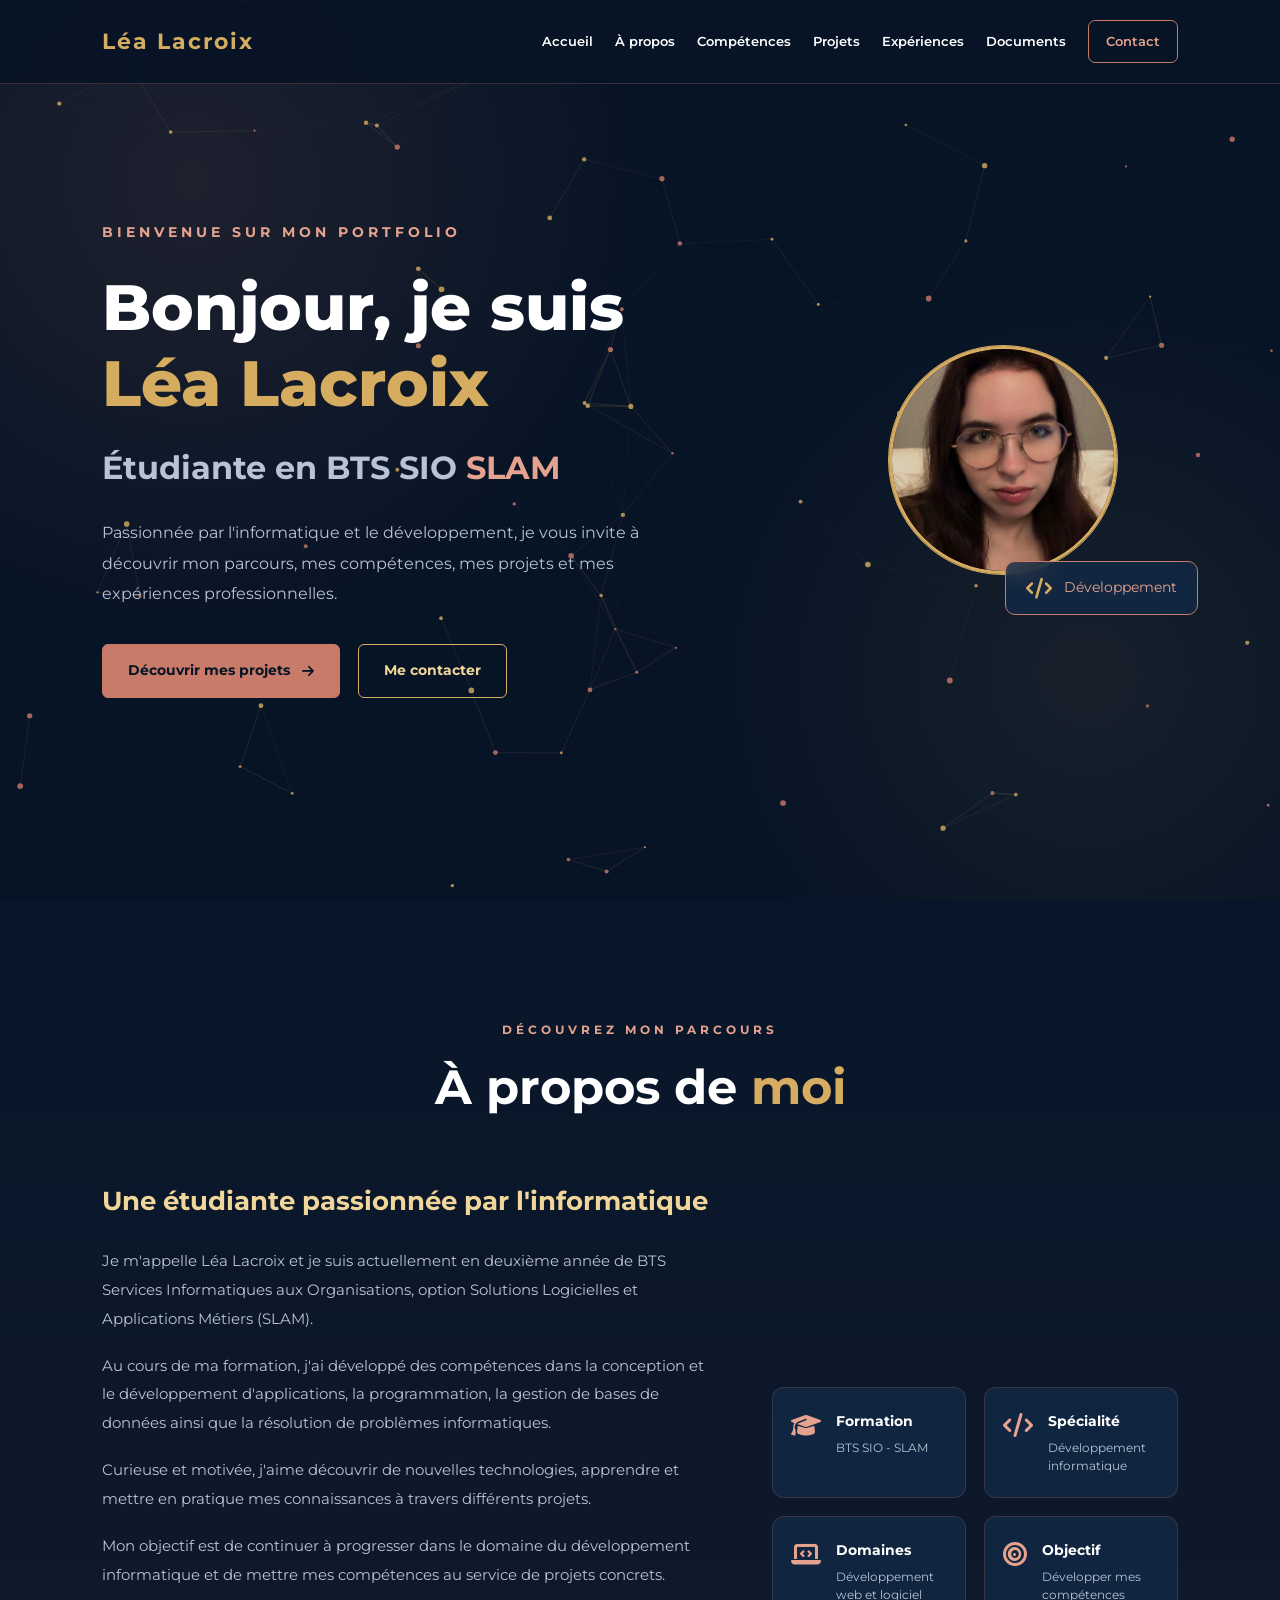
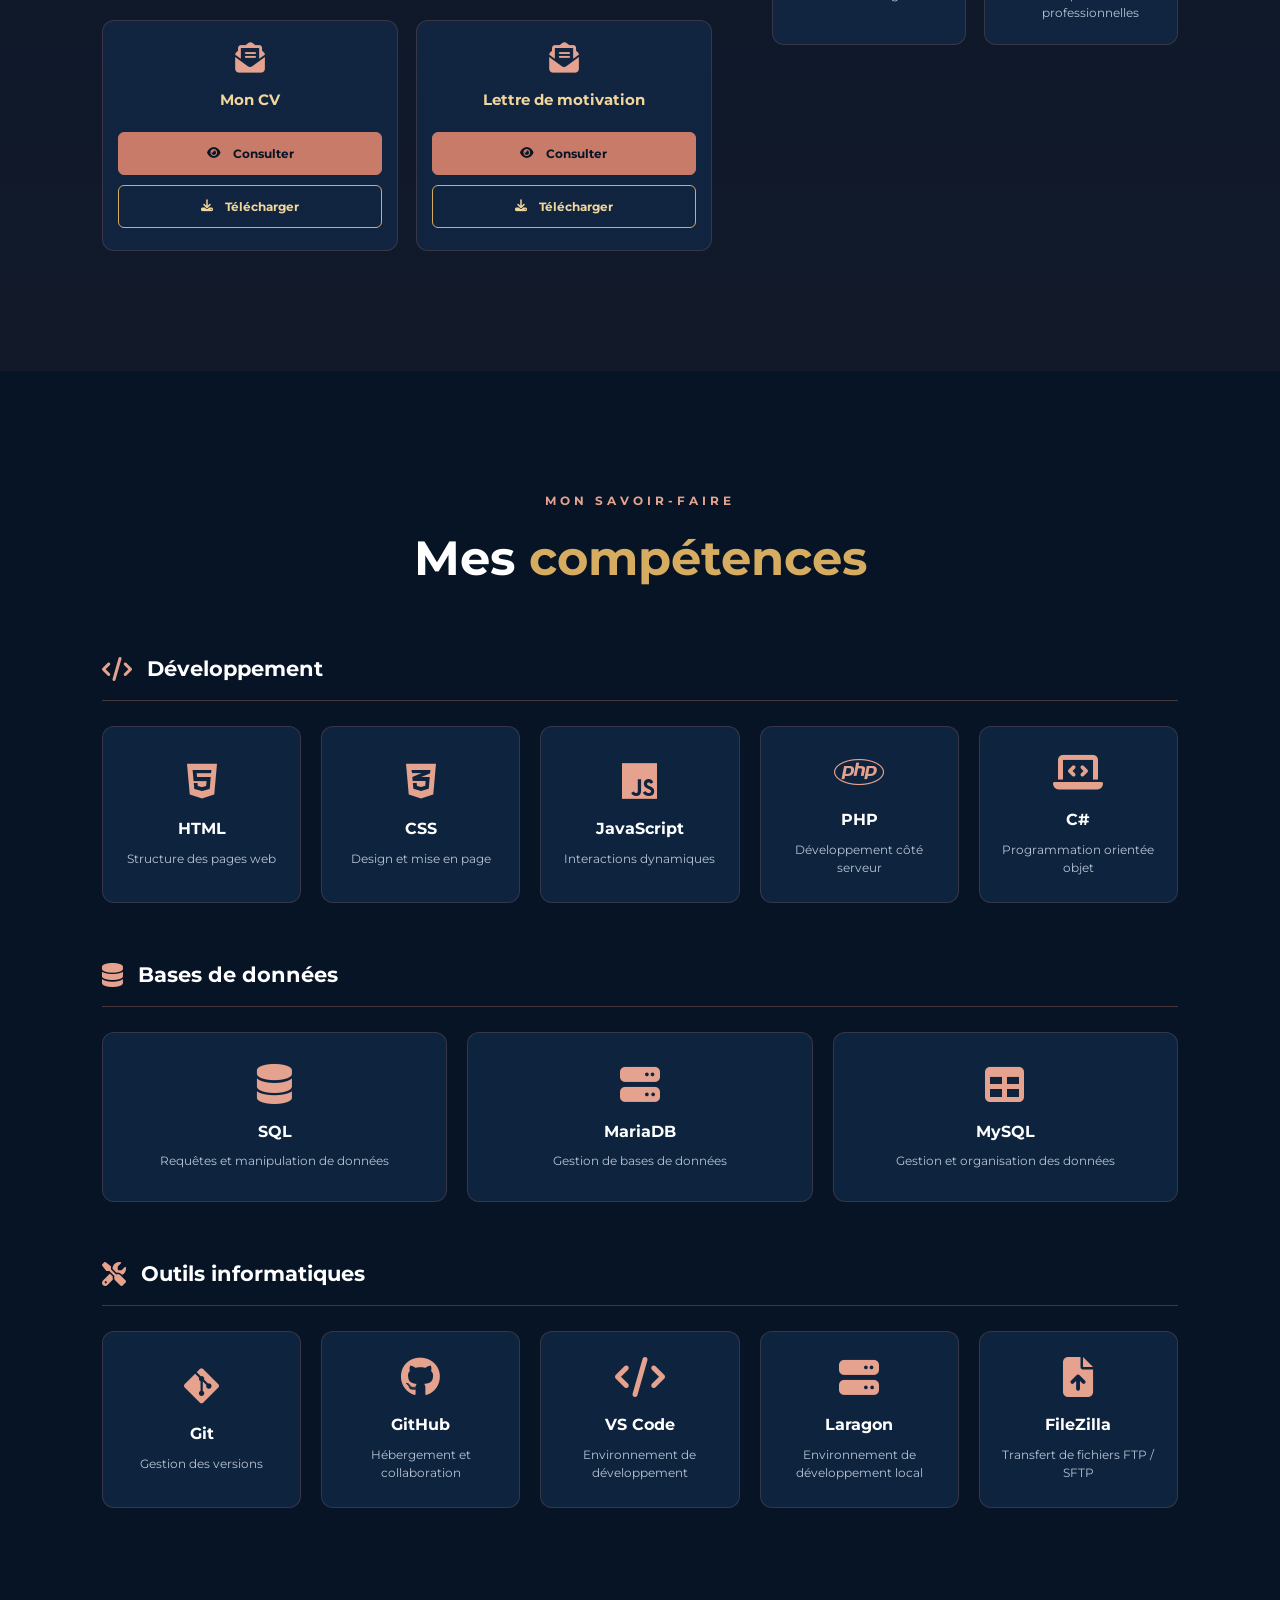
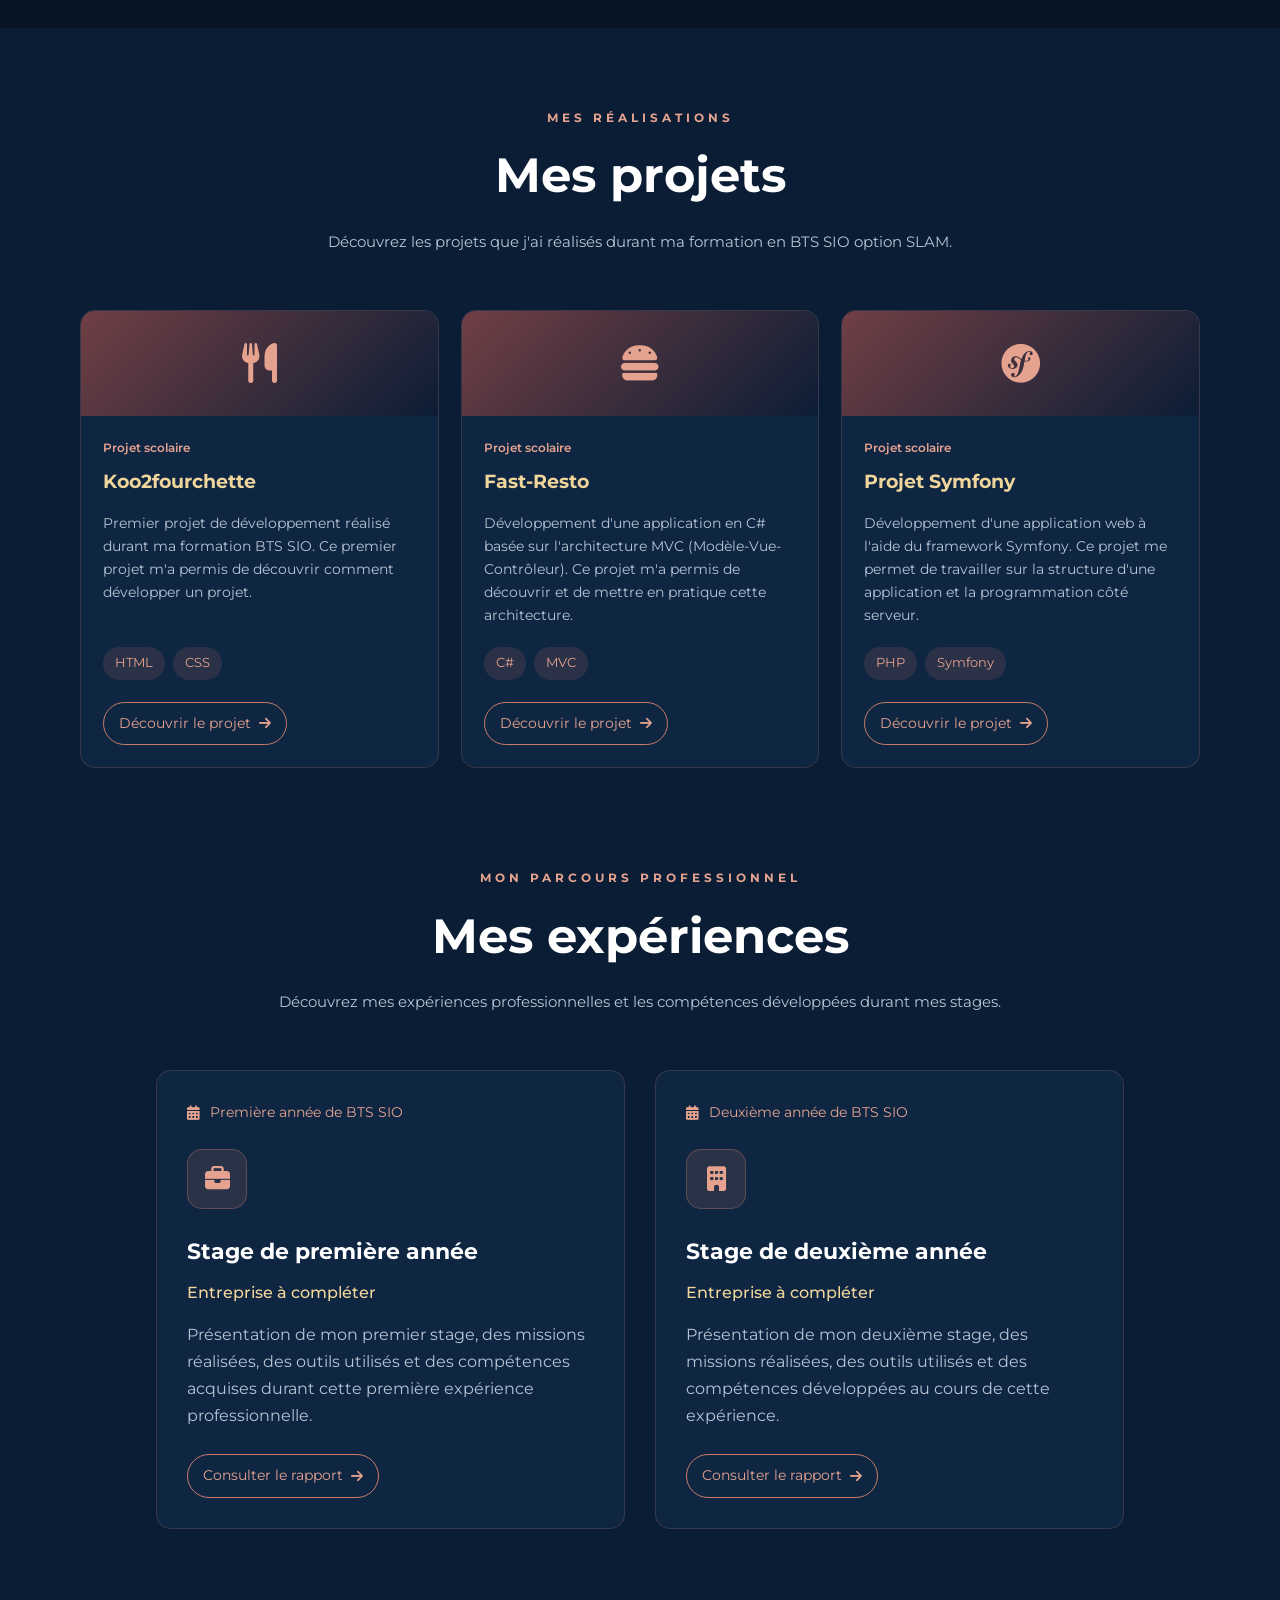
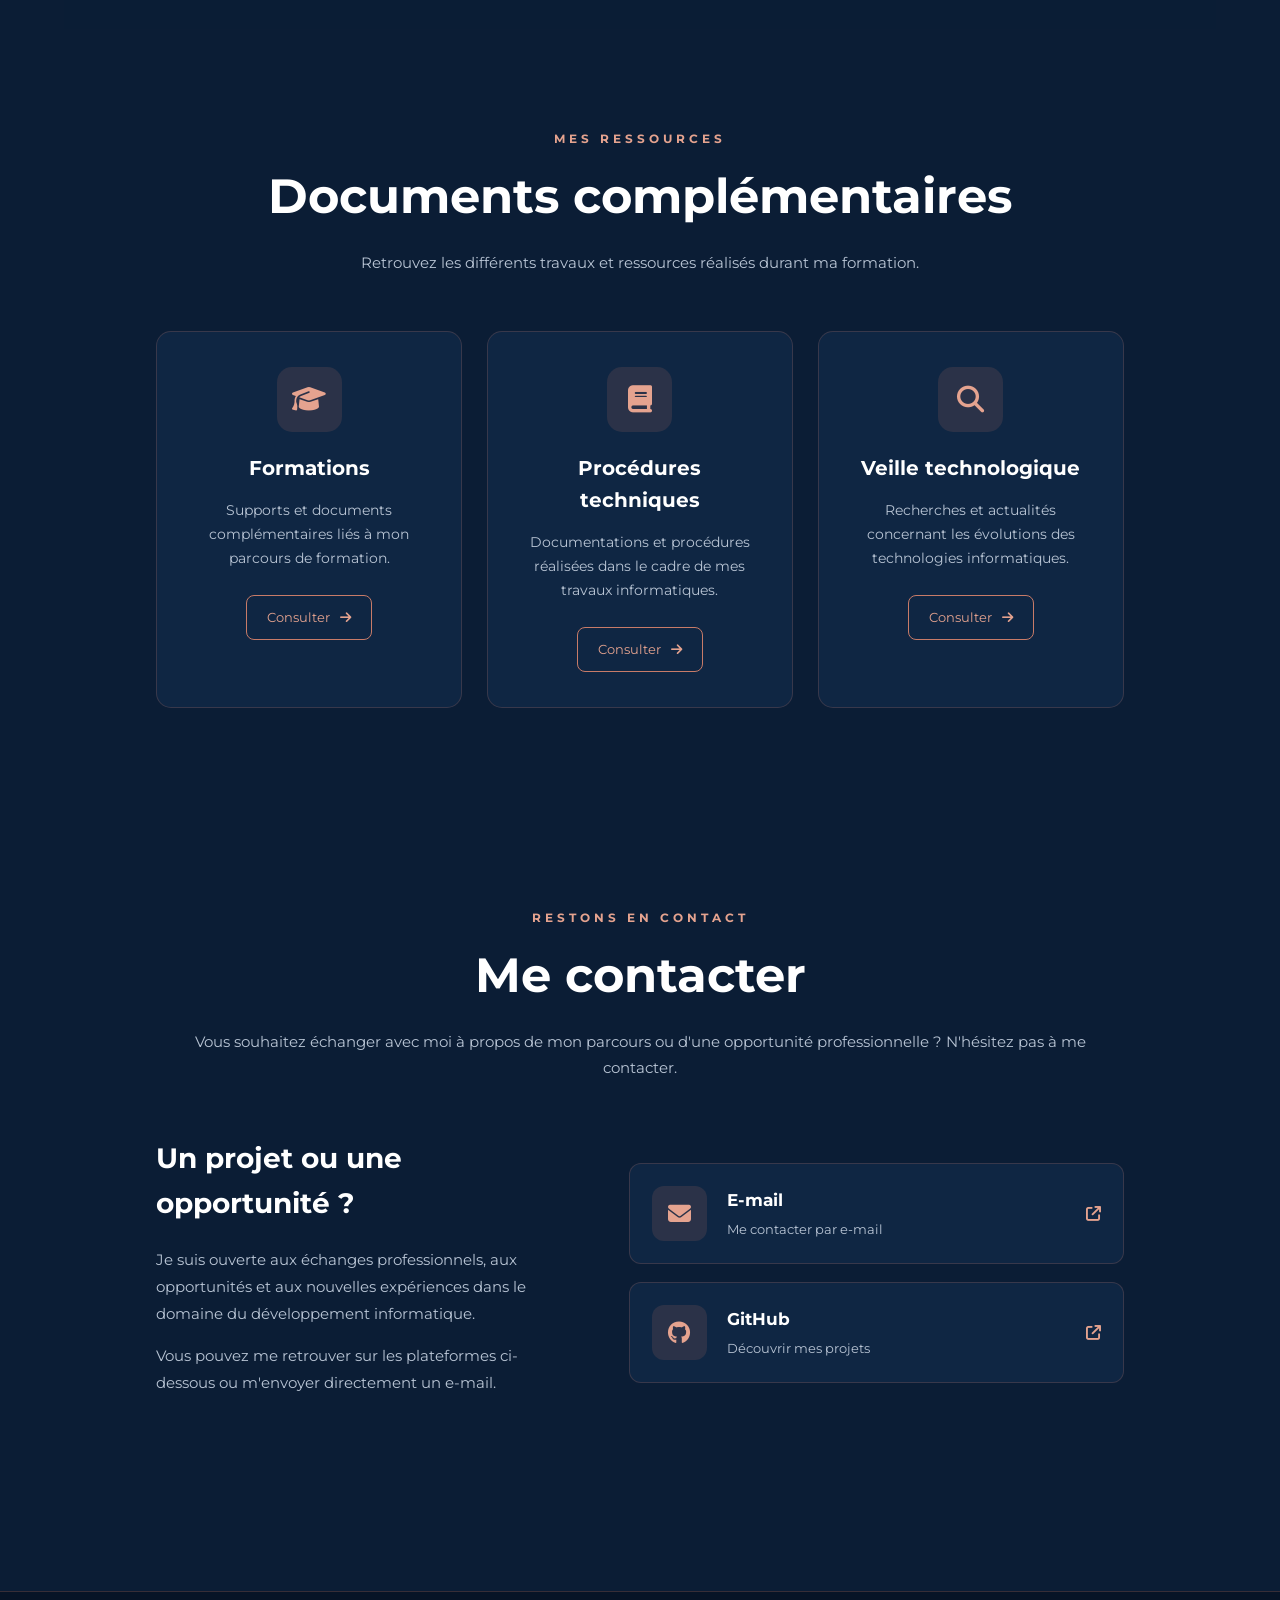
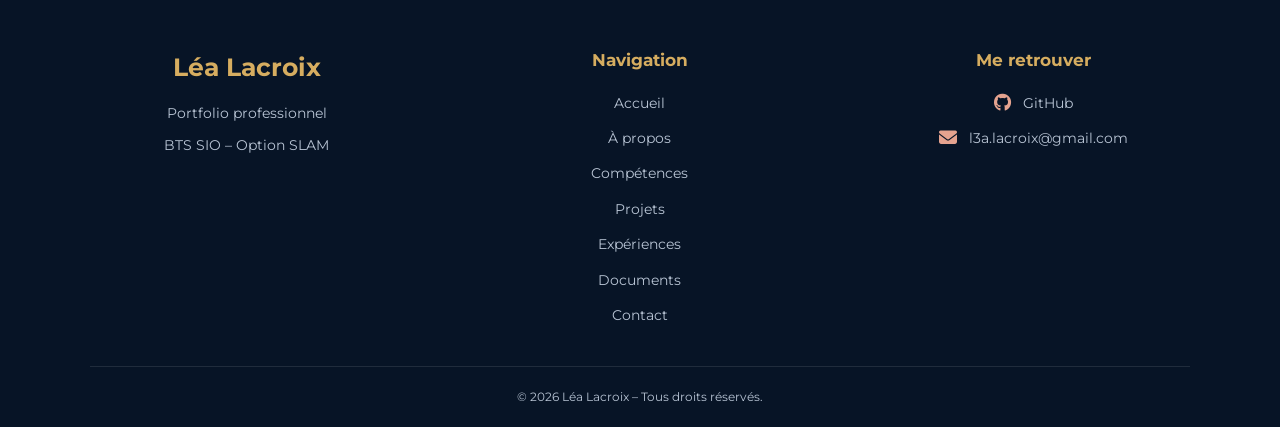
==== commit d7f71c32: "Ajout de la lettre de motivation et des boutons de telechargement" ====
--- a/index.html
+++ b/index.html
@@ -158,22 +158,81 @@
                 mes compétences au service de projets concrets.
             </p>
 
-            <a href="documents/professionnel/CV_LACROIX_Léa.pdf"
-               class="btn"
-               target="_blank"
-               rel="noopener noreferrer">
-
-                <i class="fa-solid fa-file-pdf"></i>
-                Consulter mon CV
-
-            </a>
-            <a href="documents/professionnel/CV_LACROIX_Léa.pdf"
-                class="btn btn-telecharger-cv"
-                download="CV_Lea_Lacroix.pdf">
-
-                <i class="fa-solid fa-download"></i>
-                Télécharger mon CV
-            </a>
+
+        <!-- DOCUMENTS PROFESSIONNELS -->
+        <div class="documents-professionnels">
+
+            <!-- CARTE CV -->
+            <div class="document-pro-carte">
+
+                <i class="fa-solid fa-envelope-open-text"></i>
+
+                <h4>Mon CV</h4>
+
+                <div class="document-pro-boutons">
+
+                    <!-- CONSULTER CV -->
+                    <a href="documents/professionnel/CV_LACROIX_Léa.pdf"
+                    class="btn"
+                    target="_blank"
+                    rel="noopener noreferrer">
+
+                        <i class="fa-solid fa-eye"></i>
+                        Consulter
+
+                    </a>
+
+                    <!-- TÉLÉCHARGER CV -->
+                    <a href="documents/professionnel/CV_LACROIX_Léa.pdf"
+                    class="btn btn-telecharger-cv"
+                    download="CV_Lea_Lacroix.pdf">
+
+                        <i class="fa-solid fa-download"></i>
+                        Télécharger
+
+                    </a>
+
+                </div>
+
+            </div>
+
+            <!-- CARTE LETTRE DE MOTIVATION -->
+            <div class="document-pro-carte">
+
+                <i class="fa-solid fa-envelope-open-text"></i>
+
+                <h4>Lettre de motivation</h4>
+
+                <div class="document-pro-boutons">
+
+                    <!-- CONSULTER LA LETTRE -->
+                    <a href="documents/professionnel/lettre_de_motivation_LACROIX_lea_BTS_SIO.pdf"
+                    class="btn"
+                    target="_blank"
+                    rel="noopener noreferrer">
+
+                        <i class="fa-solid fa-eye"></i>
+                        Consulter
+
+                    </a>
+
+                    <!-- TÉLÉCHARGER LA LETTRE -->
+                    <a href="documents/professionnel/lettre_de_motivation_LACROIX_lea_BTS_SIO.pdf"
+                    class="btn btn-telecharger-cv"
+                    download="Lettre_motivation_Lea_Lacroix.pdf">
+
+                        <i class="fa-solid fa-download"></i>
+                        Télécharger
+
+                    </a>
+
+                </div>
+
+            </div>
+
+        </div>
+        <!-- FIN DOCUMENTS PROFESSIONNELS -->
+
 
         </div>
 
--- a/css/style.css
+++ b/css/style.css
@@ -491,22 +491,109 @@
     font-size: 0.95rem;
 }
 
-/* Boutons du CV */
-
-.apropos-texte .btn {
-    margin-top: 15px;
-}
-
-.apropos-texte .btn-telecharger-cv {
+
+/* =========================================
+   DOCUMENTS PROFESSIONNELS - CV ET LETTRE
+========================================= */
+
+/* TITRE ET GRILLE DES DOCUMENTS */
+
+.documents-professionnels {
+    display: grid;
+    grid-template-columns: repeat(2, minmax(0, 1fr));
+    gap: 18px;
+
+    width: 100%;
+    margin-top: 30px;
+}
+
+/* CARTES DES DOCUMENTS */
+
+.document-pro-carte {
+    display: flex;
+    flex-direction: column;
+    align-items: center;
+
+    min-width: 0;
+    padding: 22px 15px;
+
+    text-align: center;
+
+    background: var(--fond-carte);
+
+    border: 1px solid var(--bordure-carte);
+    border-radius: 12px;
+
+    transition: var(--transition);
+}
+
+/* SURVOL DES CARTES */
+
+.document-pro-carte:hover {
+    transform: translateY(-5px);
+    border-color: var(--terracotta);
+
+    box-shadow: 0 10px 25px rgba(0, 0, 0, 0.2);
+}
+
+/* ICÔNES */
+
+.document-pro-carte > i {
+    font-size: 30px;
+    color: var(--terracotta-clair);
+    margin-bottom: 15px;
+}
+
+/* TITRES */
+
+.document-pro-carte h4 {
+    color: var(--dore-clair);
+    font-size: 15px;
+
+    margin-bottom: 20px;
+}
+
+/* CONTENEUR DES BOUTONS */
+
+.document-pro-boutons {
+    display: flex;
+    flex-direction: column;
+    gap: 10px;
+
+    width: 100%;
+    margin-top: auto;
+}
+
+/* BOUTON CONSULTER */
+
+.document-pro-boutons .btn {
+    display: inline-flex;
+    align-items: center;
+    justify-content: center;
+
+    width: 100%;
+    margin: 0;
+    padding: 11px 12px;
+
+    font-size: 12px;
+    text-align: center;
+}
+
+/* BOUTON TÉLÉCHARGER */
+
+.document-pro-boutons .btn-telecharger-cv {
     background: transparent;
     border: 1px solid var(--dore);
     color: var(--dore-clair);
 }
 
-.apropos-texte .btn-telecharger-cv:hover {
+/* SURVOL TÉLÉCHARGER */
+
+.document-pro-boutons .btn-telecharger-cv:hover {
     background: var(--dore);
     color: var(--bleu-nuit);
 }
+
 
 /* Cartes d'informations */
 
@@ -1665,21 +1752,38 @@
     }
 }
 
+
 @media screen and (max-width: 550px) {
+
+    /* Informations À propos */
 
     .apropos-informations {
         grid-template-columns: 1fr;
     }
 
-    .apropos-texte .btn {
+    /* CV et lettre de motivation */
+
+    .documents-professionnels {
+        grid-template-columns: 1fr;
+        gap: 15px;
+    }
+
+    .document-pro-carte {
+        padding: 25px 20px;
+    }
+
+    .document-pro-boutons .btn {
         width: 100%;
     }
+
+    /* Titres des sections */
 
     .titre-section,
     .section-titre {
         margin-bottom: 35px;
     }
 }
+
 
 @media screen and (max-width: 480px) {
 
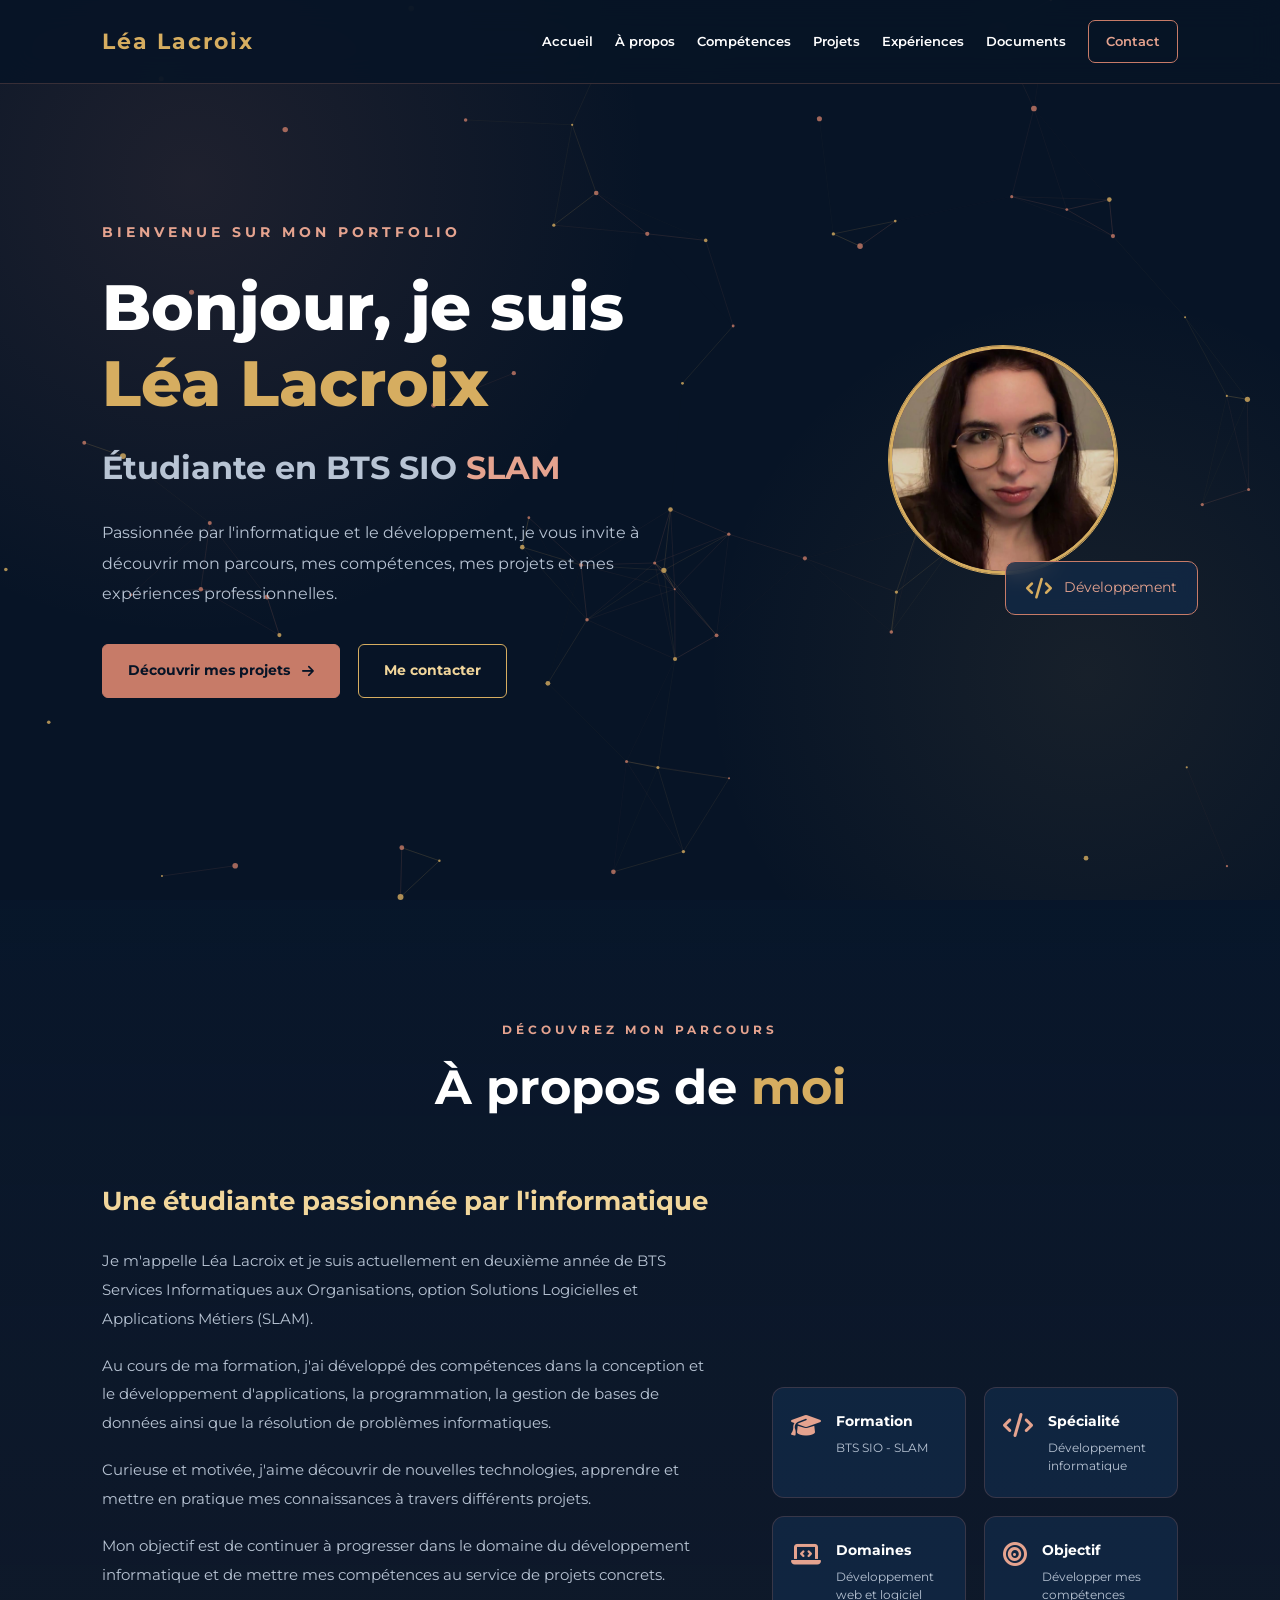
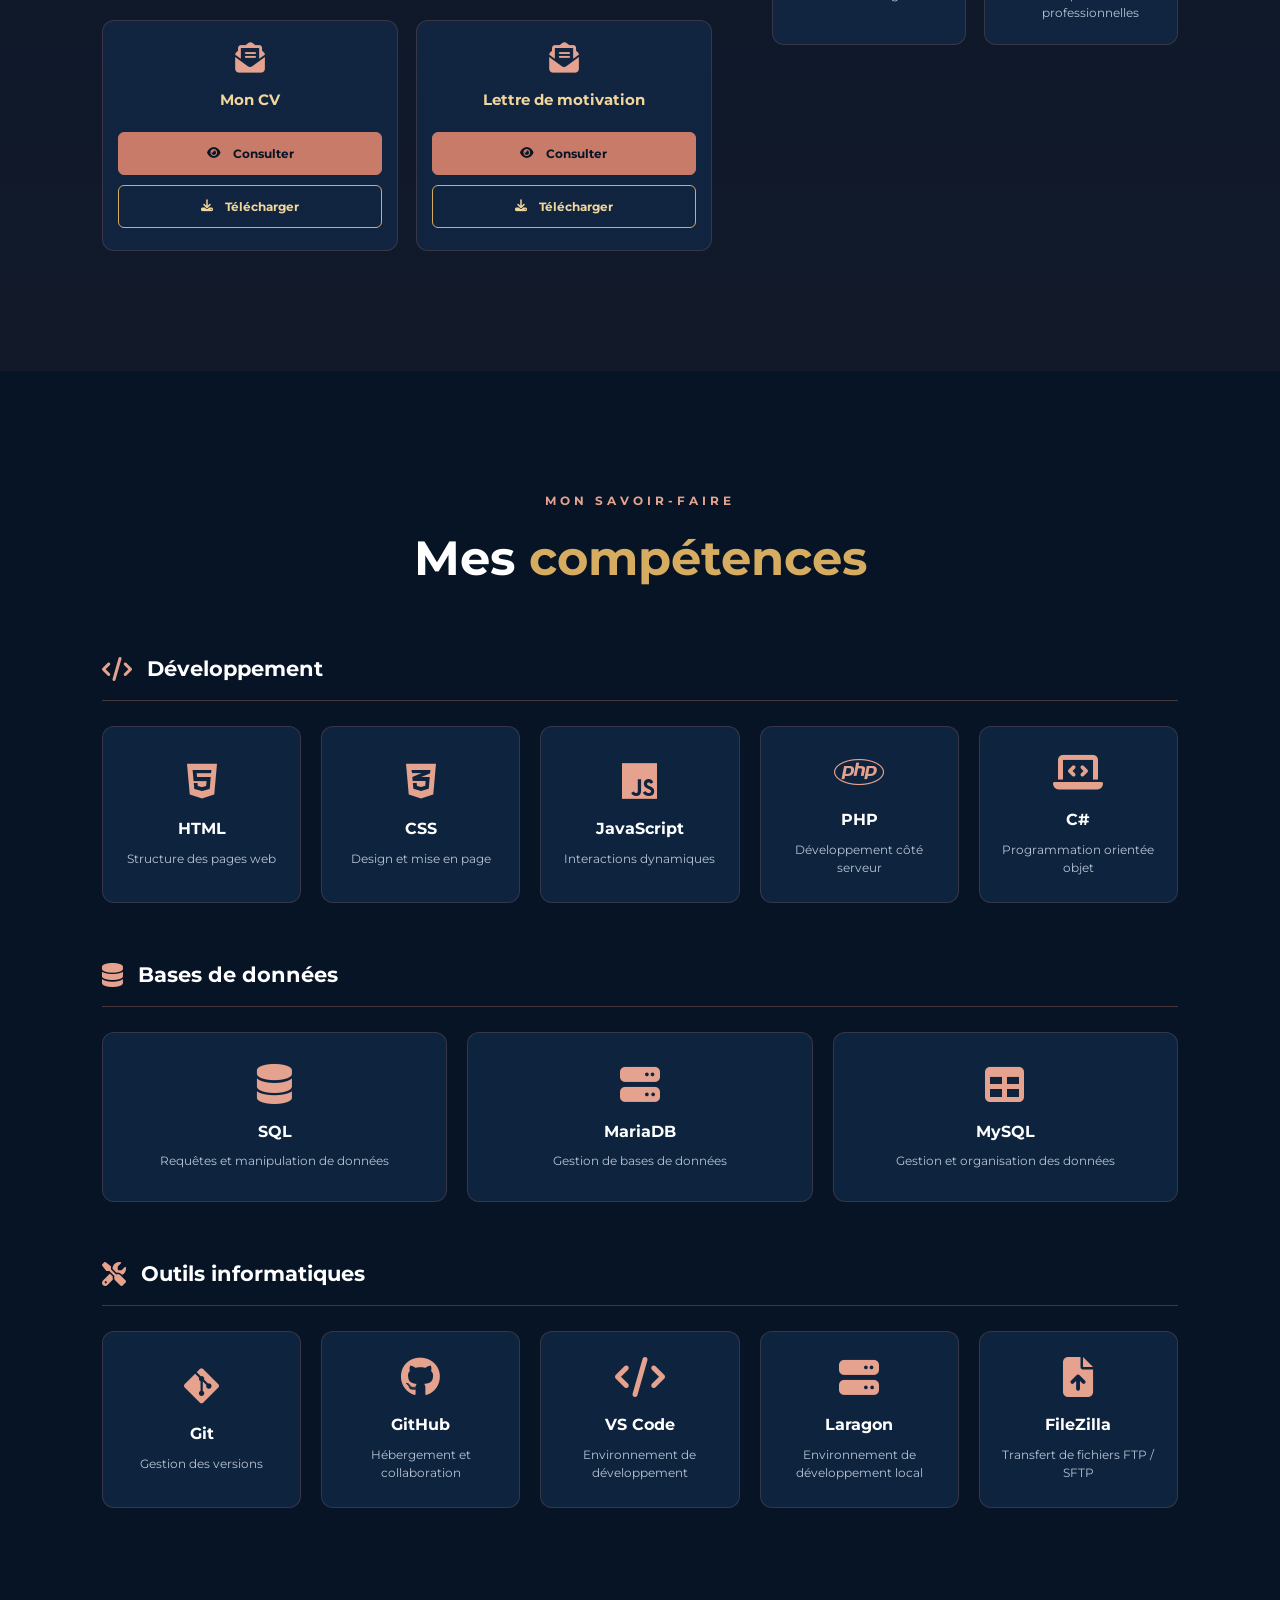
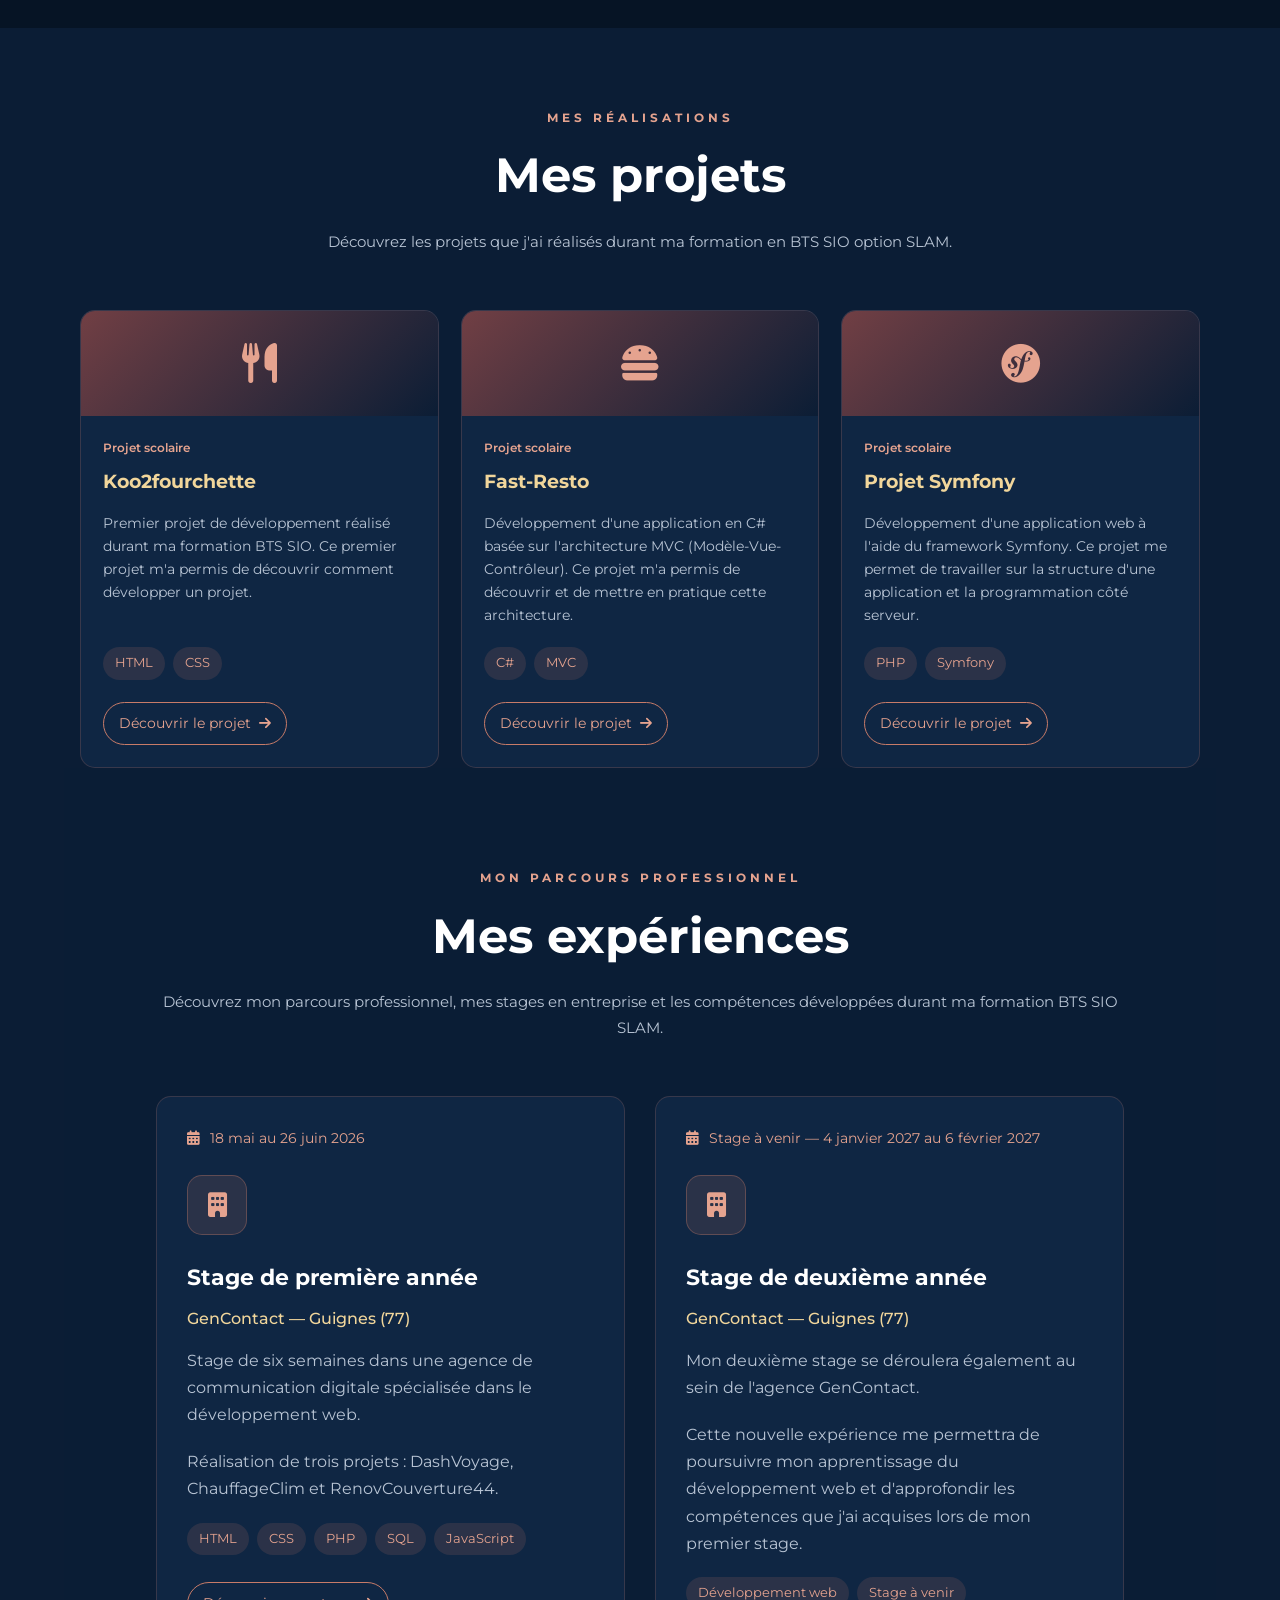
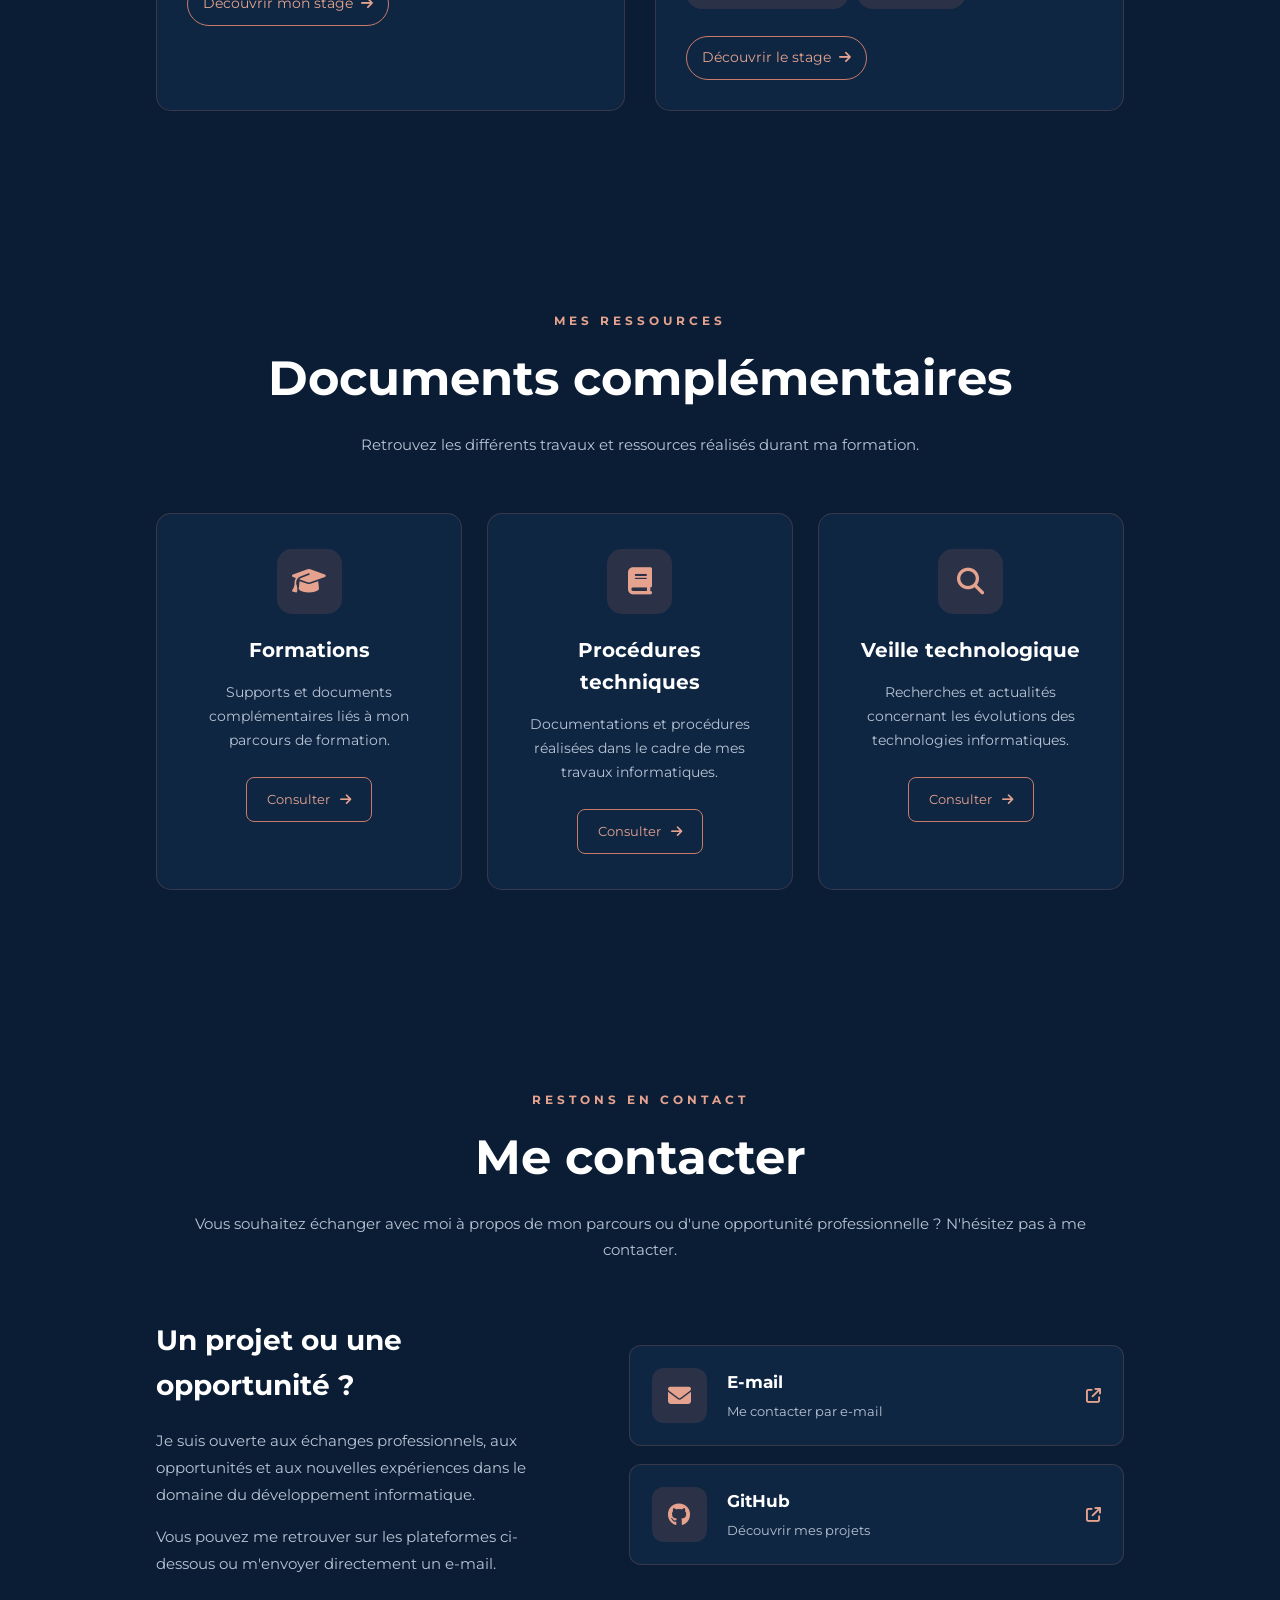
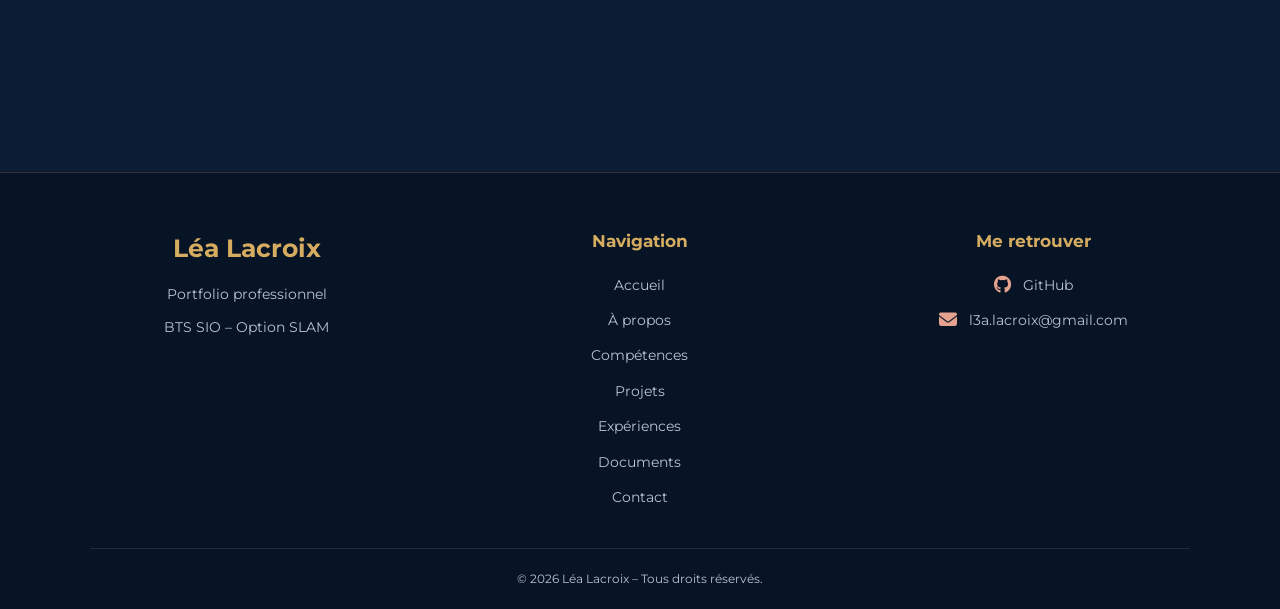
==== commit b71e7491: "ajout des informations des stages 1 & 2" ====
--- a/index.html
+++ b/index.html
@@ -515,7 +515,6 @@
 </div>
 </div>
 
-
 <!-- SECTION EXPÉRIENCES -->
 <section class="experiences" id="experiences">
 
@@ -523,48 +522,66 @@
         <span>MON PARCOURS PROFESSIONNEL</span>
         <h2>Mes expériences</h2>
         <p>
-            Découvrez mes expériences professionnelles et les compétences
-            développées durant mes stages.
+            Découvrez mon parcours professionnel,
+            mes stages en entreprise et les compétences
+            développées durant ma formation BTS SIO SLAM.
         </p>
     </div>
 
     <div class="experiences-conteneur">
 
-        <!-- STAGE DE PREMIERE ANNEE -->
+        <!-- STAGE DE PREMIÈRE ANNÉE -->
         <div class="experience-carte">
 
             <div class="experience-date">
                 <i class="fa-solid fa-calendar-days"></i>
-                Première année de BTS SIO
+                18 mai au 26 juin 2026
             </div>
 
             <div class="experience-icone">
-                <i class="fa-solid fa-briefcase"></i>
+                <i class="fa-solid fa-building"></i>
             </div>
 
             <h3>Stage de première année</h3>
 
-            <h4>Entreprise à compléter</h4>
-
-            <p>
-                Présentation de mon premier stage, des missions réalisées,
-                des outils utilisés et des compétences acquises durant
-                cette première expérience professionnelle.
-            </p>
-
-            <a href="experiences/stage-premiere-annee.html" class="bouton-projet">
-                Consulter le rapport
+            <h4>GenContact — Guignes (77)</h4>
+
+            <p>
+                Stage de six semaines dans une agence de
+                communication digitale spécialisée dans
+                le développement web.
+            </p>
+
+            <p>
+                Réalisation de trois projets :
+                DashVoyage, ChauffageClim et
+                RenovCouverture44.
+            </p>
+
+            <div class="projet-technologies">
+                <span>HTML</span>
+                <span>CSS</span>
+                <span>PHP</span>
+                <span>SQL</span>
+                <span>JavaScript</span>
+            </div>
+
+            <a href="experiences/stage-premiere-annee.html"
+               class="bouton-projet">
+
+                Découvrir mon stage
                 <i class="fa-solid fa-arrow-right"></i>
-            </a>
-
-        </div>
-
-        <!-- STAGE DE DEUXIEME ANNEE -->
+
+            </a>
+
+        </div>
+
+        <!-- STAGE DE DEUXIÈME ANNÉE -->
         <div class="experience-carte">
 
             <div class="experience-date">
                 <i class="fa-solid fa-calendar-days"></i>
-                Deuxième année de BTS SIO
+                Stage à venir — 4 janvier 2027 au 6 février 2027
             </div>
 
             <div class="experience-icone">
@@ -573,17 +590,32 @@
 
             <h3>Stage de deuxième année</h3>
 
-            <h4>Entreprise à compléter</h4>
-
-            <p>
-                Présentation de mon deuxième stage, des missions réalisées,
-                des outils utilisés et des compétences développées
-                au cours de cette expérience.
-            </p>
-
-            <a href="experiences/stage-deuxieme-annee.html" class="bouton-projet">
-                Consulter le rapport
+            <h4>GenContact — Guignes (77)</h4>
+
+            <p>
+                Mon deuxième stage se déroulera 
+                également au sein de l'agence GenContact.
+            </p>
+
+            <p>
+                Cette nouvelle expérience me permettra
+                de poursuivre mon apprentissage du
+                développement web et d'approfondir
+                les compétences que j'ai acquises lors de
+                mon premier stage.
+            </p>
+
+            <div class="projet-technologies">
+                <span>Développement web</span>
+                <span>Stage à venir</span>
+            </div>
+
+            <a href="experiences/stage-deuxieme-annee.html"
+               class="bouton-projet">
+
+                Découvrir le stage
                 <i class="fa-solid fa-arrow-right"></i>
+
             </a>
 
         </div>
@@ -591,7 +623,6 @@
     </div>
 
 </section>
-
 
 <!-- SECTION DOCUMENTS -->
 <section class="documents" id="documents">
--- a/css/style.css
+++ b/css/style.css
@@ -1223,8 +1223,44 @@
     margin-top: 15px;
 }
 
+
+/* =========================================
+   CAPTURES DES PROJETS DE STAGE
+========================================= */
+
+.capture-stage {
+    width: 100%;
+    margin-top: 25px;
+    text-align: center;
+}
+
+.capture-stage img {
+    display: block;
+    width: 100%;
+    max-width: 900px;
+    height: auto;
+    margin: 0 auto;
+
+    border-radius: 12px;
+    border: 1px solid var(--terracotta);
+
+    box-shadow: 0 8px 25px rgba(0, 0, 0, 0.25);
+
+    transition: transform 0.3s ease;
+}
+
+.capture-stage img:hover {
+    transform: scale(1.01);
+}
+
+.capture-stage p {
+    margin-top: 12px;
+    color: var(--gris);
+    font-size: 0.85rem;
+    font-style: italic;
+}
+
 /* Rapport de stage */
-
 .rapport-stage {
     border-color:
         rgba(214, 173, 96, 0.4);
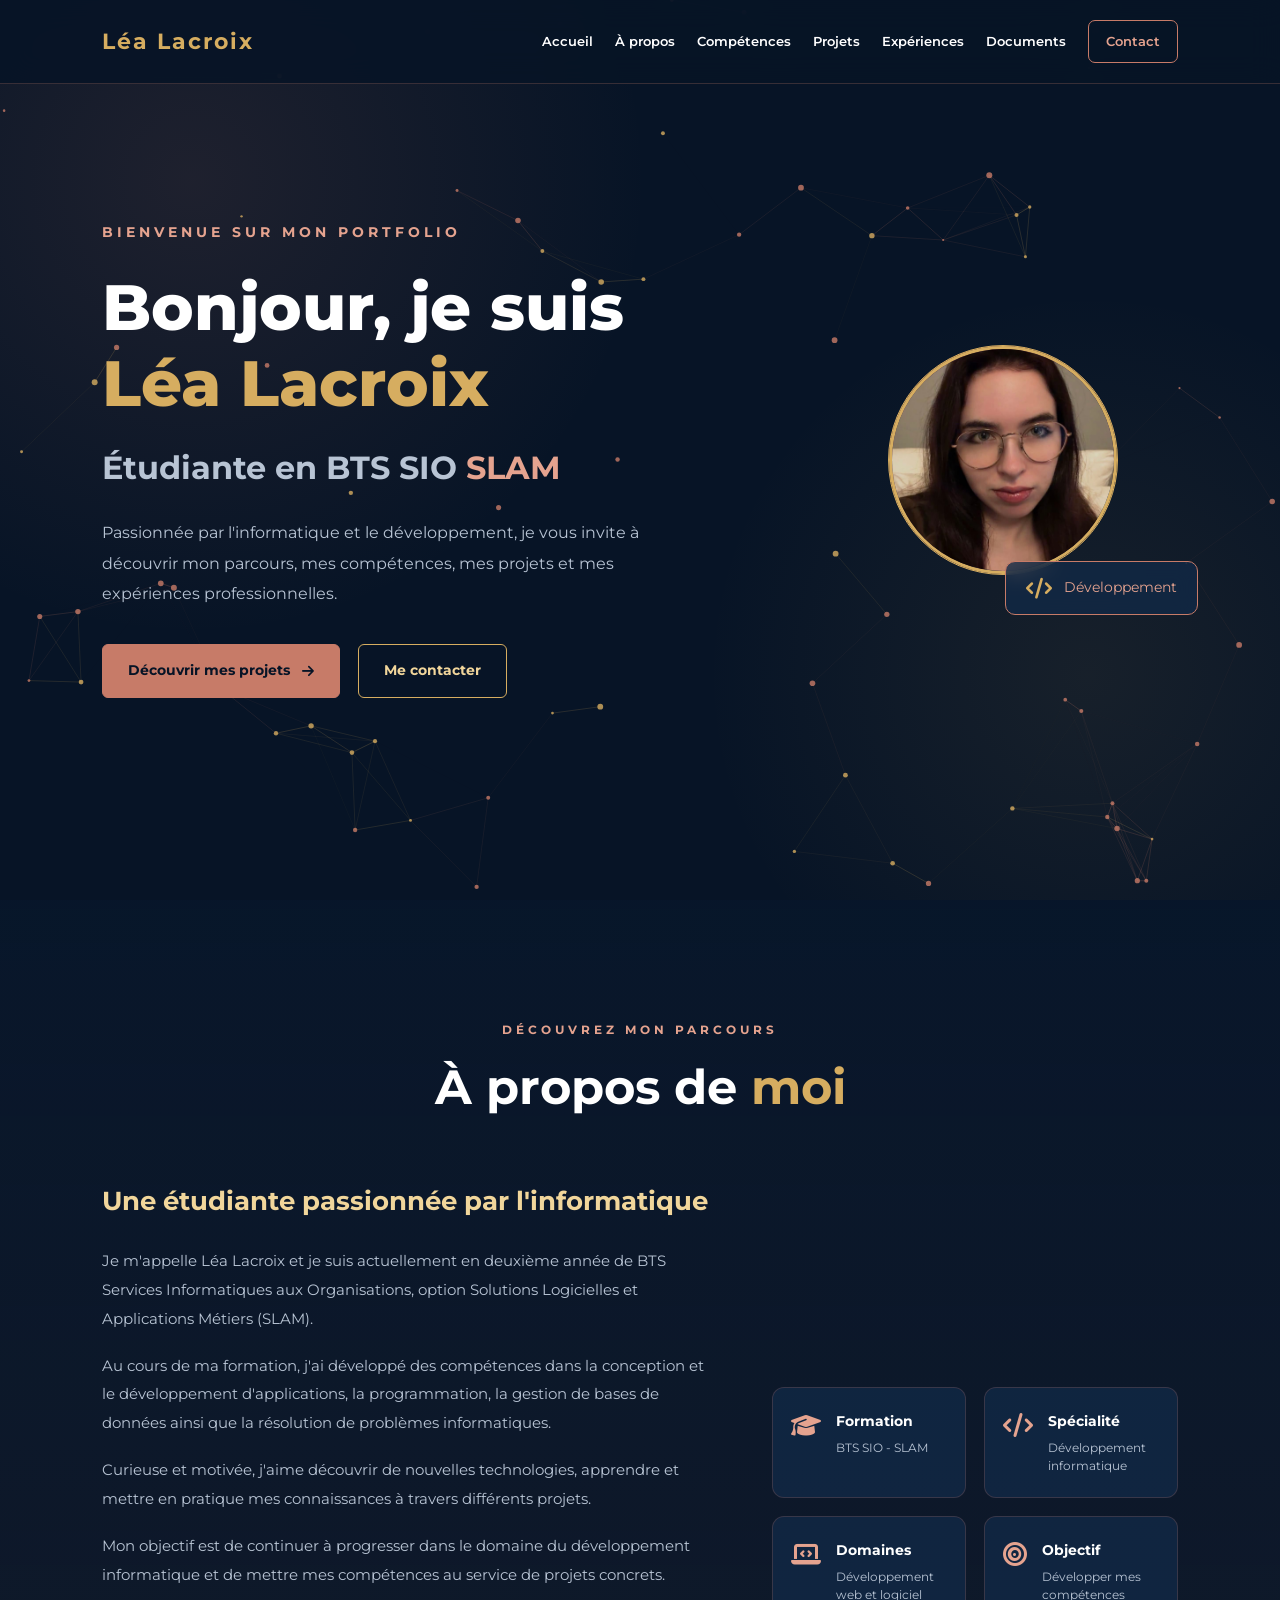
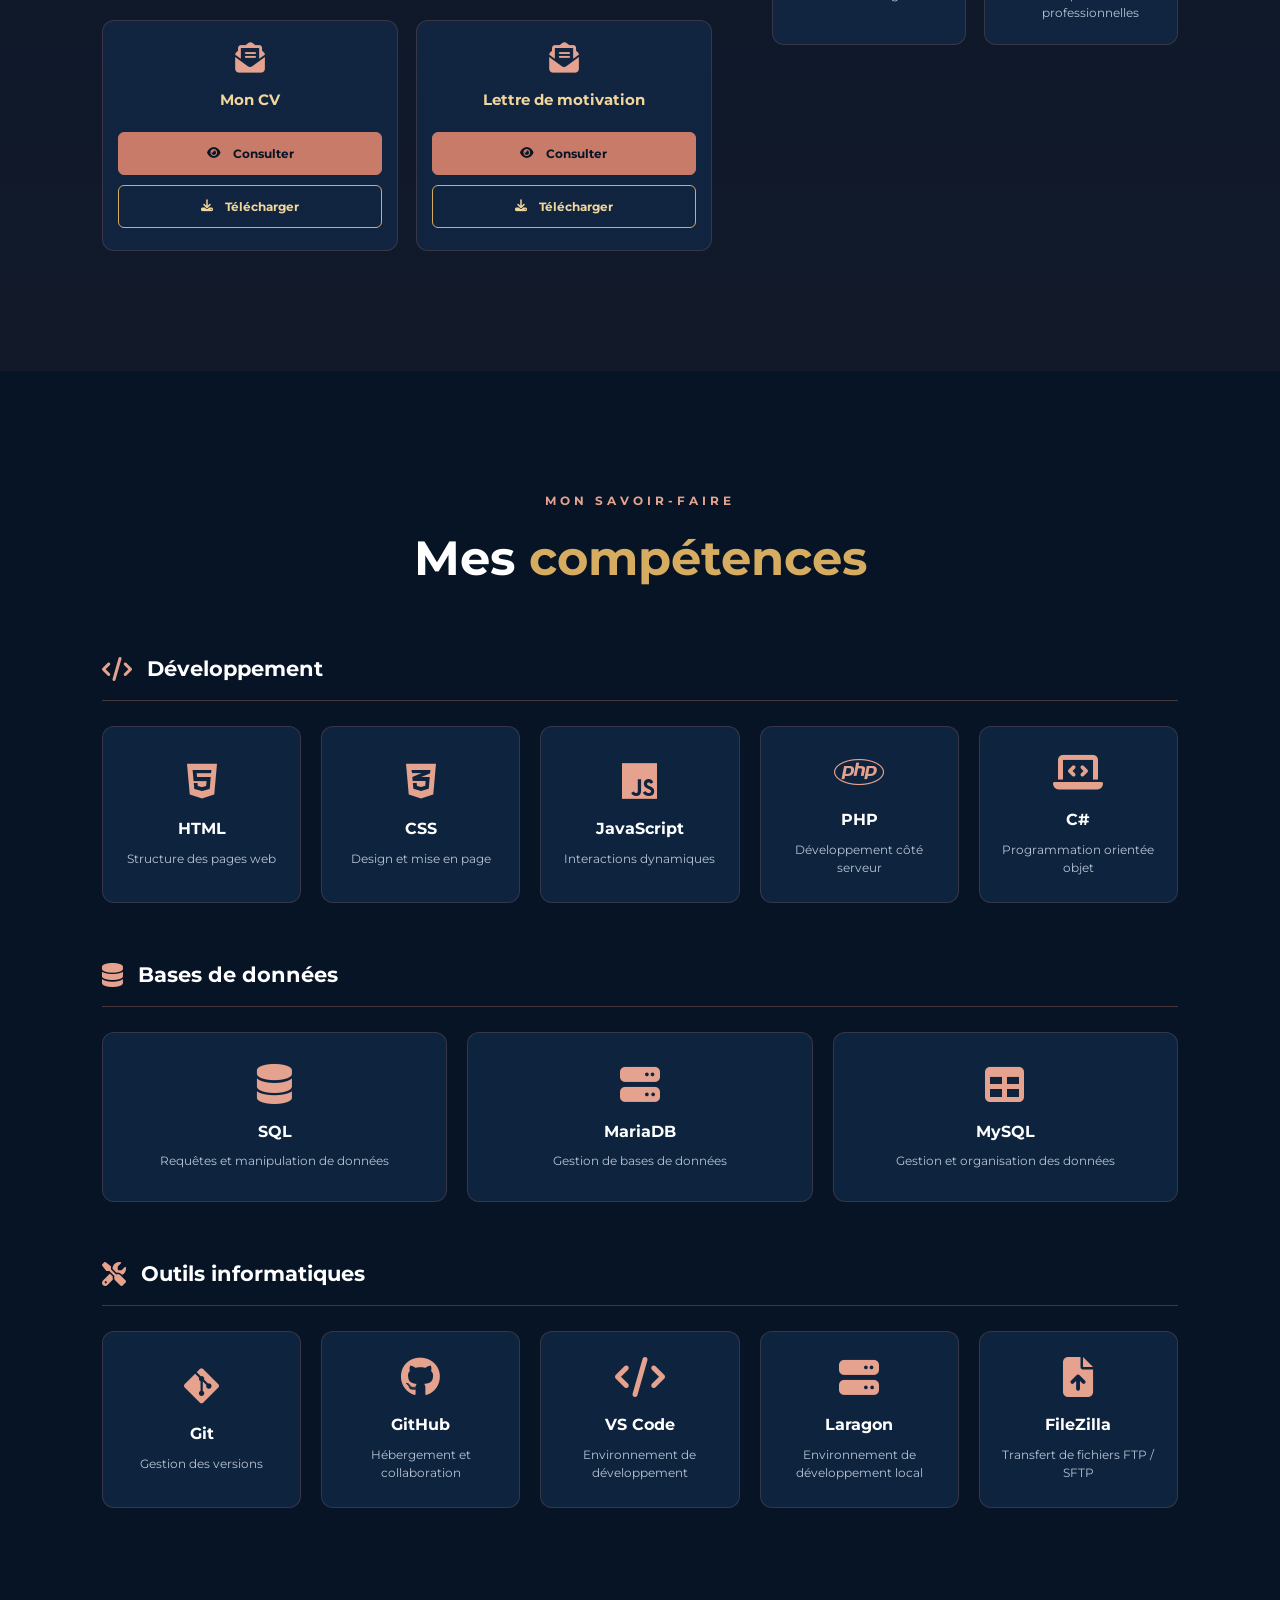
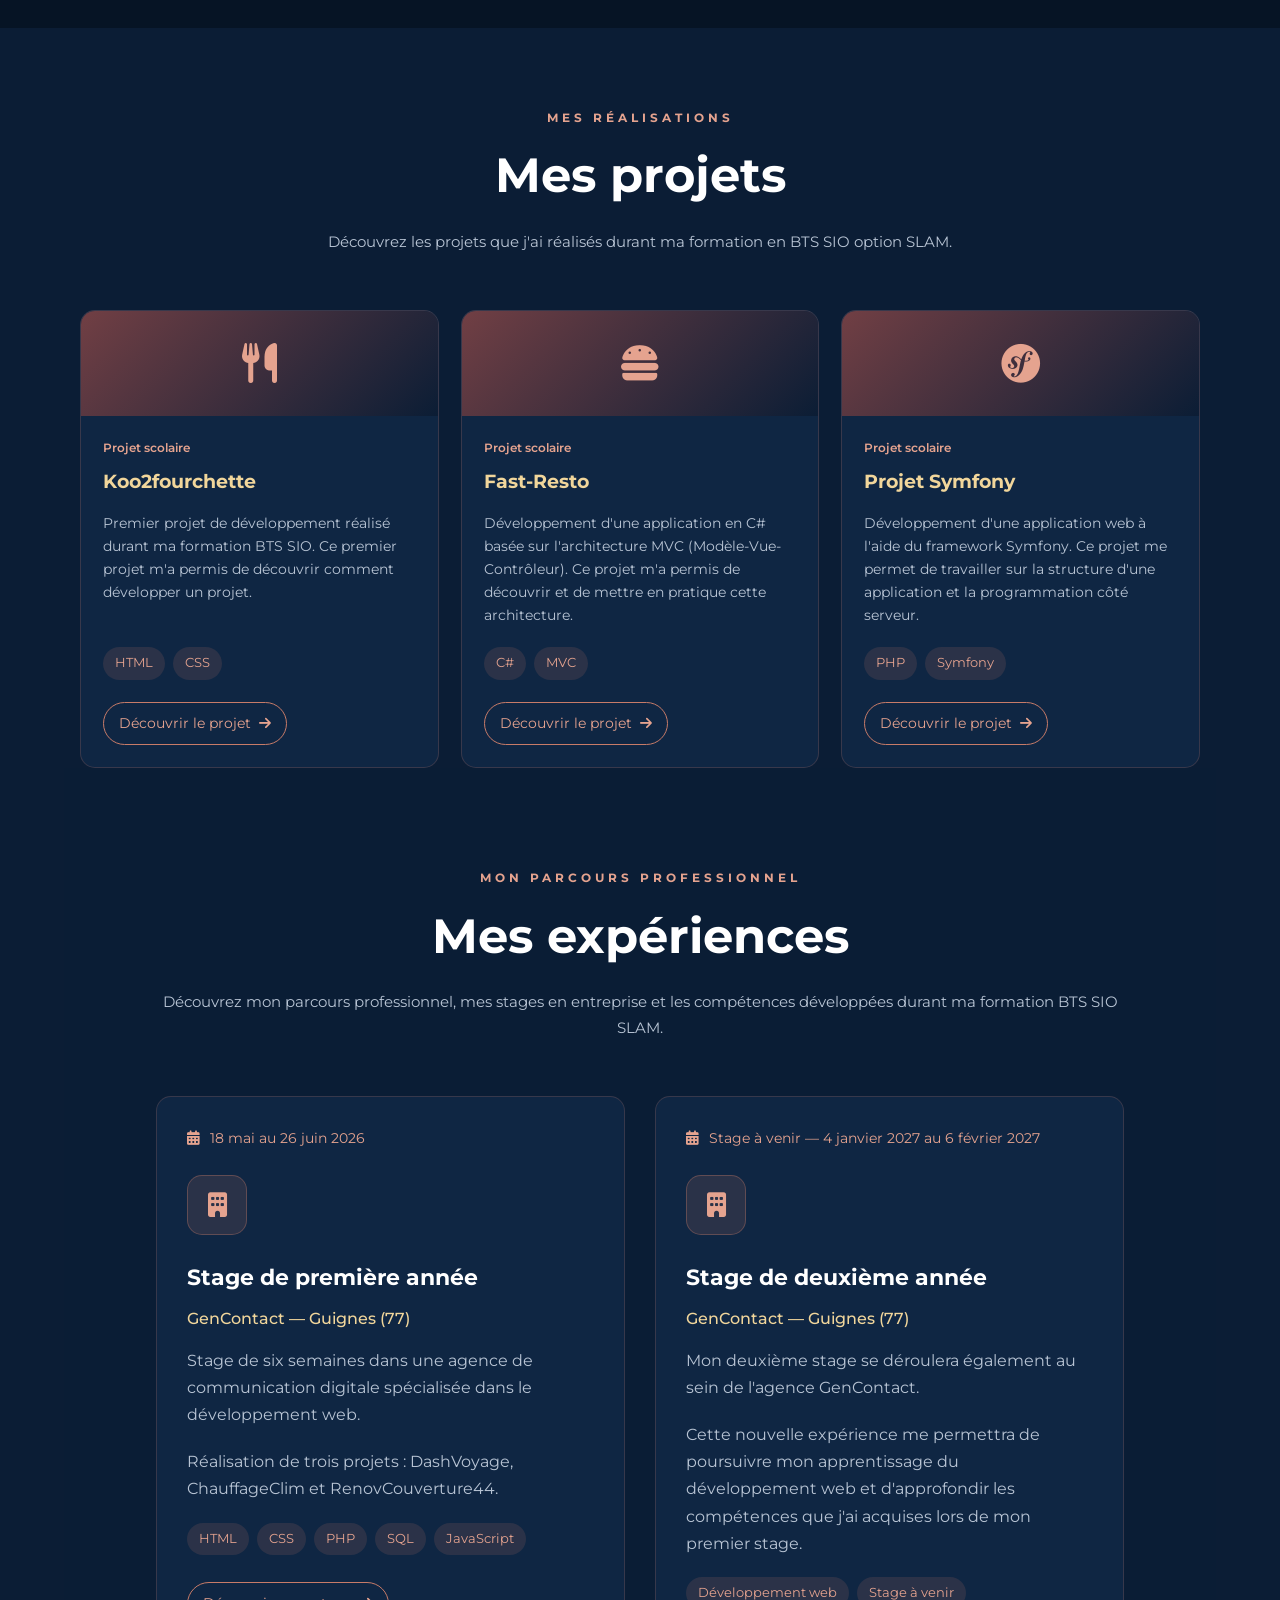
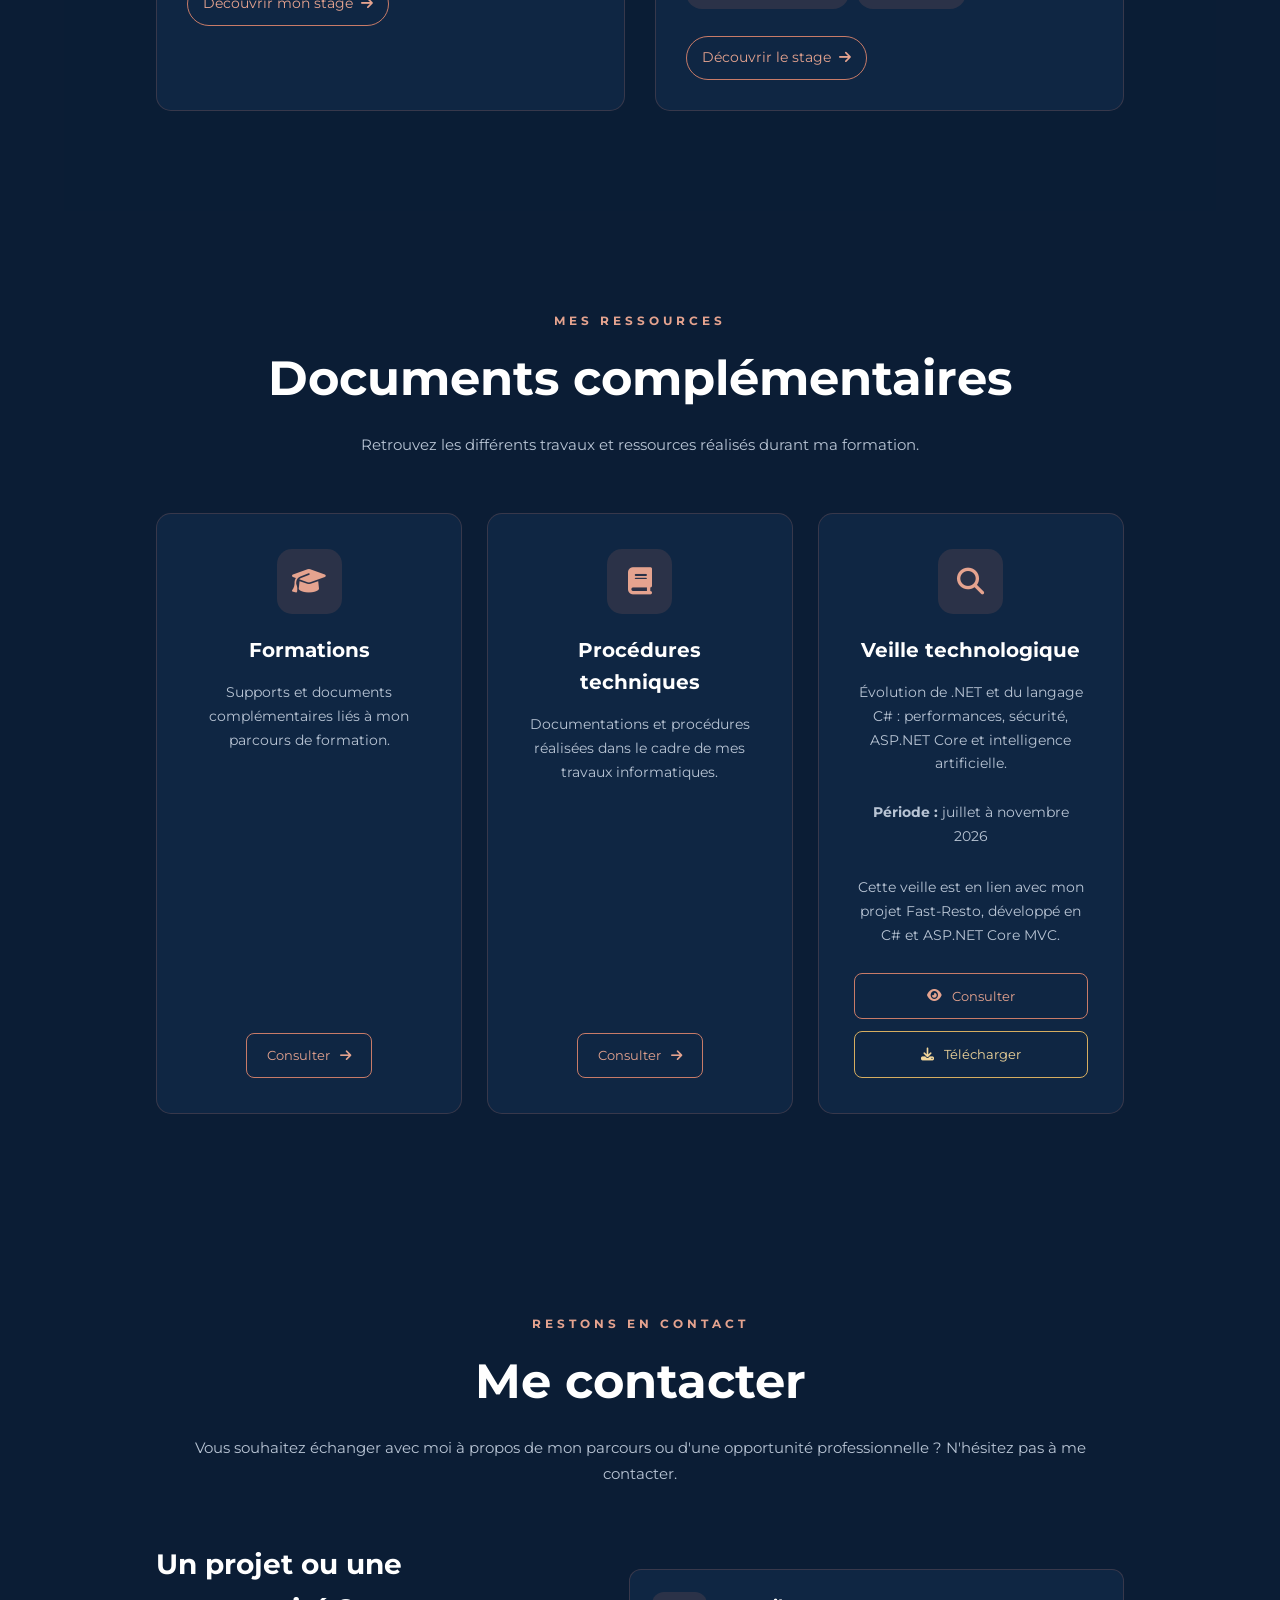
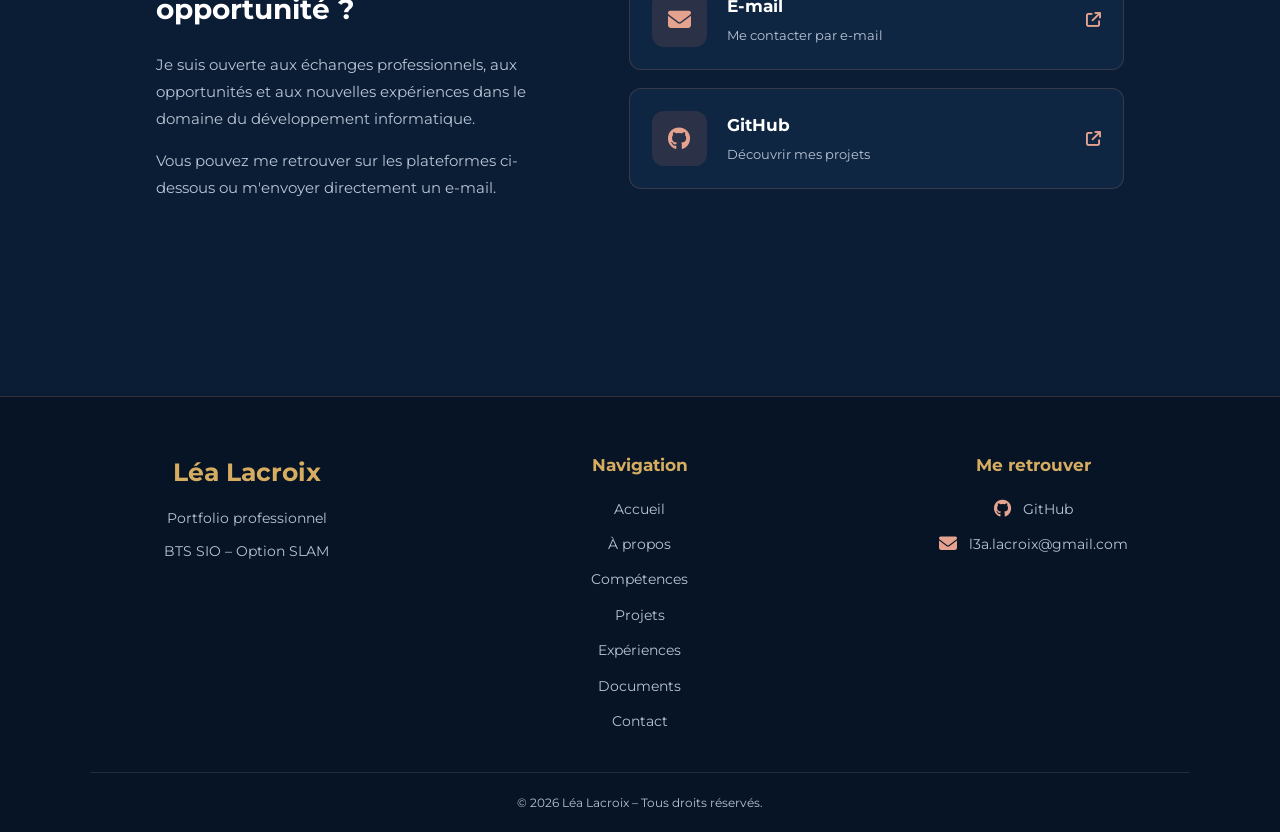
==== commit e99b81bf: "ajout de la veille techno" ====
--- a/index.html
+++ b/index.html
@@ -661,20 +661,59 @@
             </a>
         </div>
 
+
         <!-- VEILLE TECHNOLOGIQUE -->
         <div class="document-carte">
+
             <div class="document-icone">
                 <i class="fa-solid fa-magnifying-glass"></i>
             </div>
+
             <h3>Veille technologique</h3>
-            <p>Recherches et actualités concernant les évolutions des technologies informatiques.</p>
-            <a href="#" class="bouton-document">
-                Consulter
-                <i class="fa-solid fa-arrow-right"></i>
-            </a>
-        </div>
-
-    </div>
+
+            <p>
+                Évolution de .NET et du langage C# :
+                performances, sécurité, ASP.NET Core
+                et intelligence artificielle.
+            </p>
+
+            <p>
+                <strong>Période :</strong>
+                juillet à novembre 2026
+            </p>
+
+            <p>
+                Cette veille est en lien avec mon projet
+                Fast-Resto, développé en C#
+                et ASP.NET Core MVC.
+            </p>
+
+            <!-- CONSULTER LE PDF -->
+            <div class="veille-boutons">
+
+                <a href="documents/veille/veille-technologique-ASP-NET.pdf"
+                class="bouton-document"
+                target="_blank"
+                rel="noopener noreferrer">
+
+                    <i class="fa-solid fa-eye"></i>
+                    Consulter
+
+                </a>
+
+                <!-- TÉLÉCHARGER LE PDF -->
+                <a href="documents/veille/veille-technologique-ASP-NET.pdf"
+                class="bouton-document veille-telecharger"
+                download="Veille_technologique_NET_CSharp_2026.pdf">
+
+                    <i class="fa-solid fa-download"></i>
+                    Télécharger
+
+                </a>
+
+            </div>
+
+        </div>
 </section>
 
 
--- a/css/style.css
+++ b/css/style.css
@@ -1375,6 +1375,60 @@
 
 
 /* =========================================
+   BOUTONS DE LA VEILLE TECHNOLOGIQUE
+========================================= */
+
+.veille-boutons {
+    display: flex;
+    flex-direction: column;
+    gap: 12px;
+    width: 100%;
+    margin-top: 20px;
+}
+
+/* Boutons consulter et télécharger */
+
+.veille-boutons .bouton-document {
+    display: flex;
+    align-items: center;
+    justify-content: center;
+    gap: 10px;
+
+    width: 100%;
+    padding: 12px 15px;
+}
+
+/* Bouton télécharger en doré */
+
+.veille-boutons .veille-telecharger {
+    background: transparent;
+    border: 1px solid var(--dore);
+    color: var(--dore-clair);
+}
+
+.veille-boutons .veille-telecharger:hover {
+    background: var(--dore);
+    color: var(--bleu-nuit);
+}
+
+/* Aligner les cartes des documents */
+
+.document-carte {
+    display: flex;
+    flex-direction: column;
+    align-items: center;
+}
+
+.document-carte > .bouton-document {
+    margin-top: auto;
+}
+
+.document-carte .veille-boutons {
+    margin-top: auto;
+}
+
+
+/* =========================================
    13. SECTION CONTACT
 ========================================= */
 
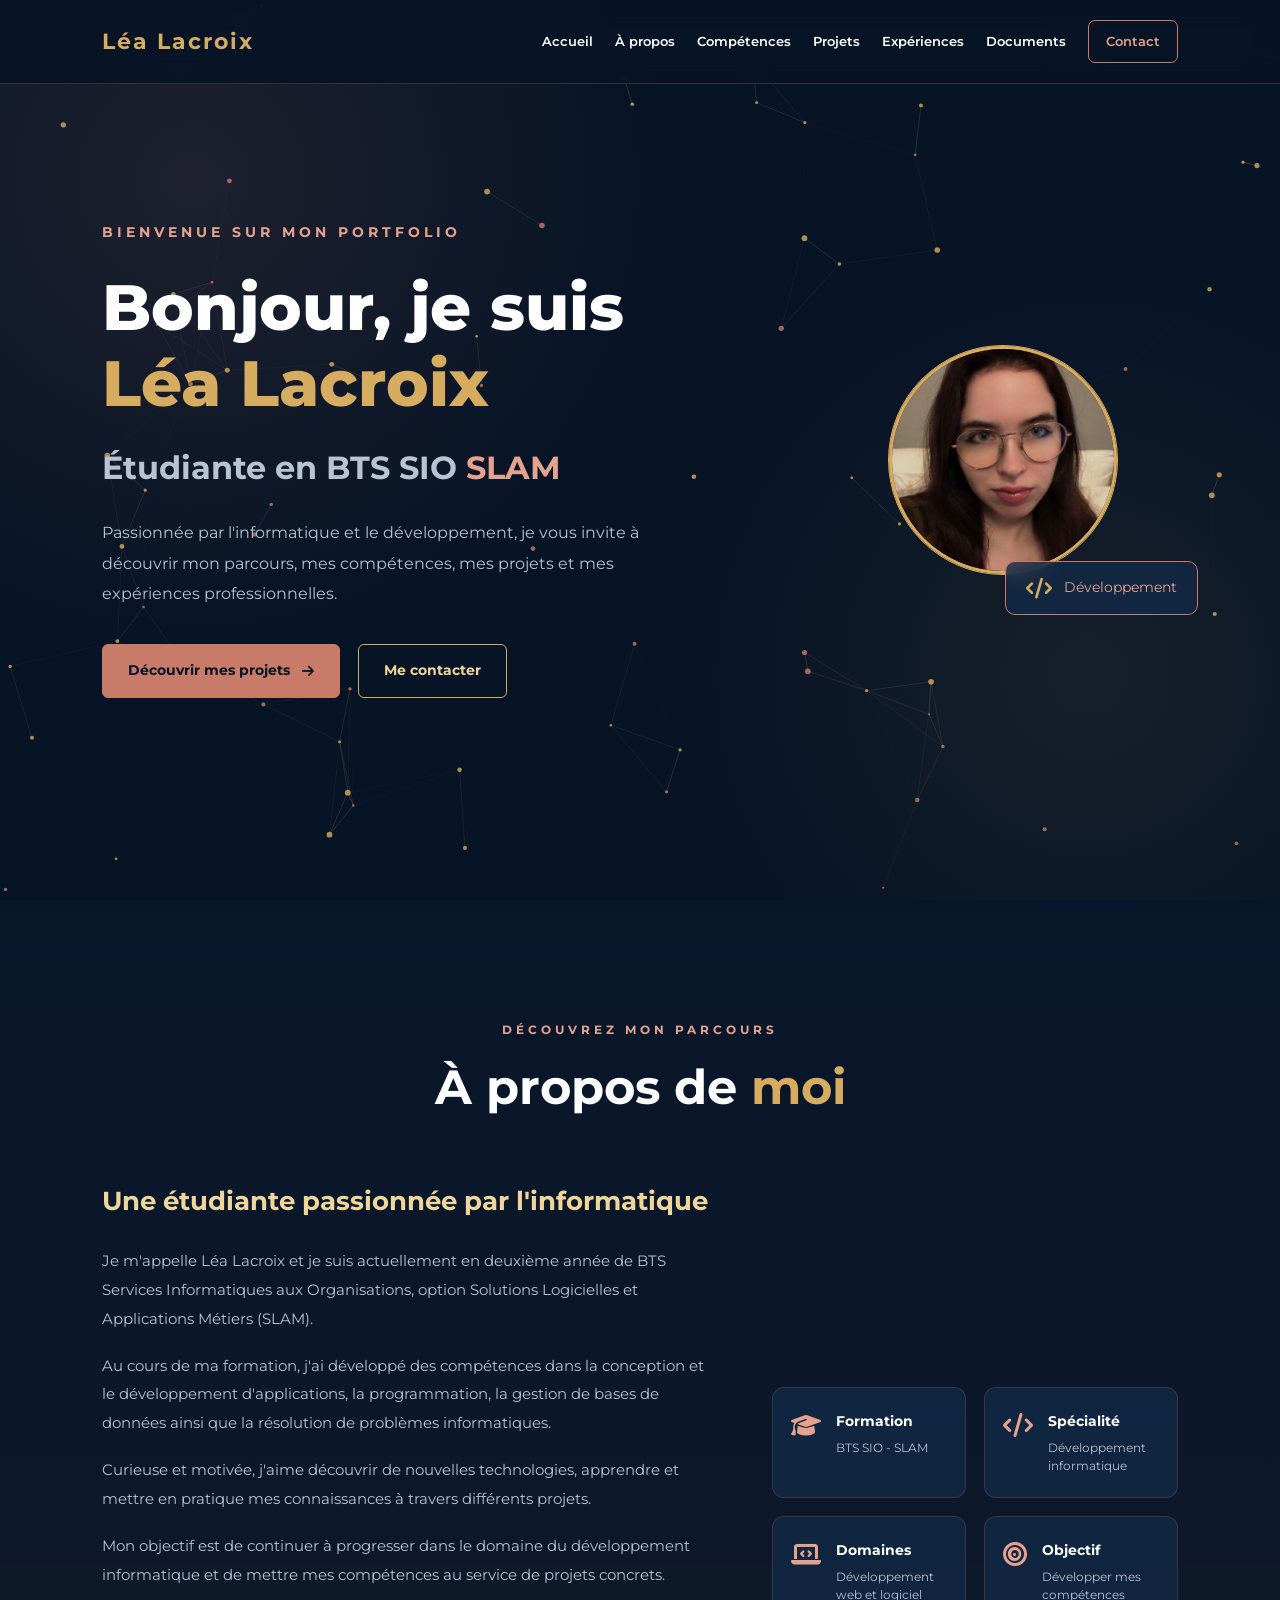
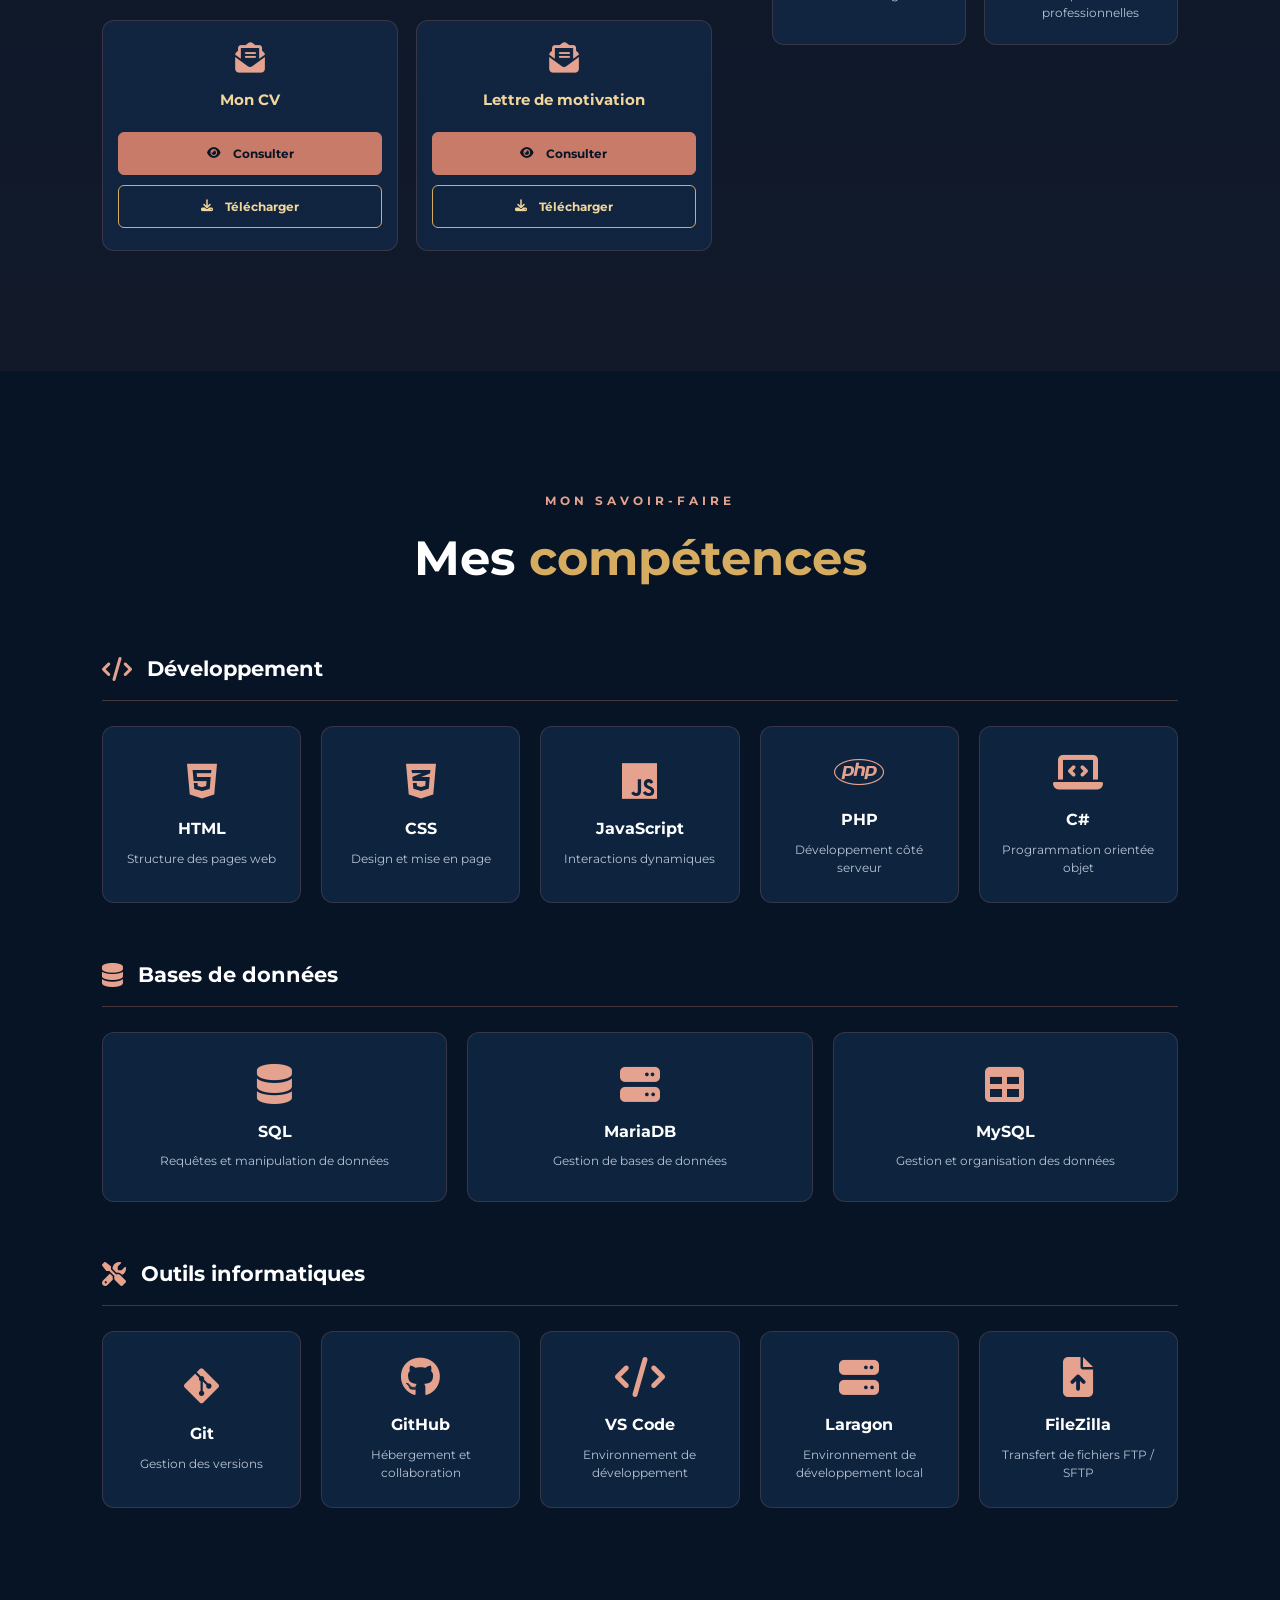
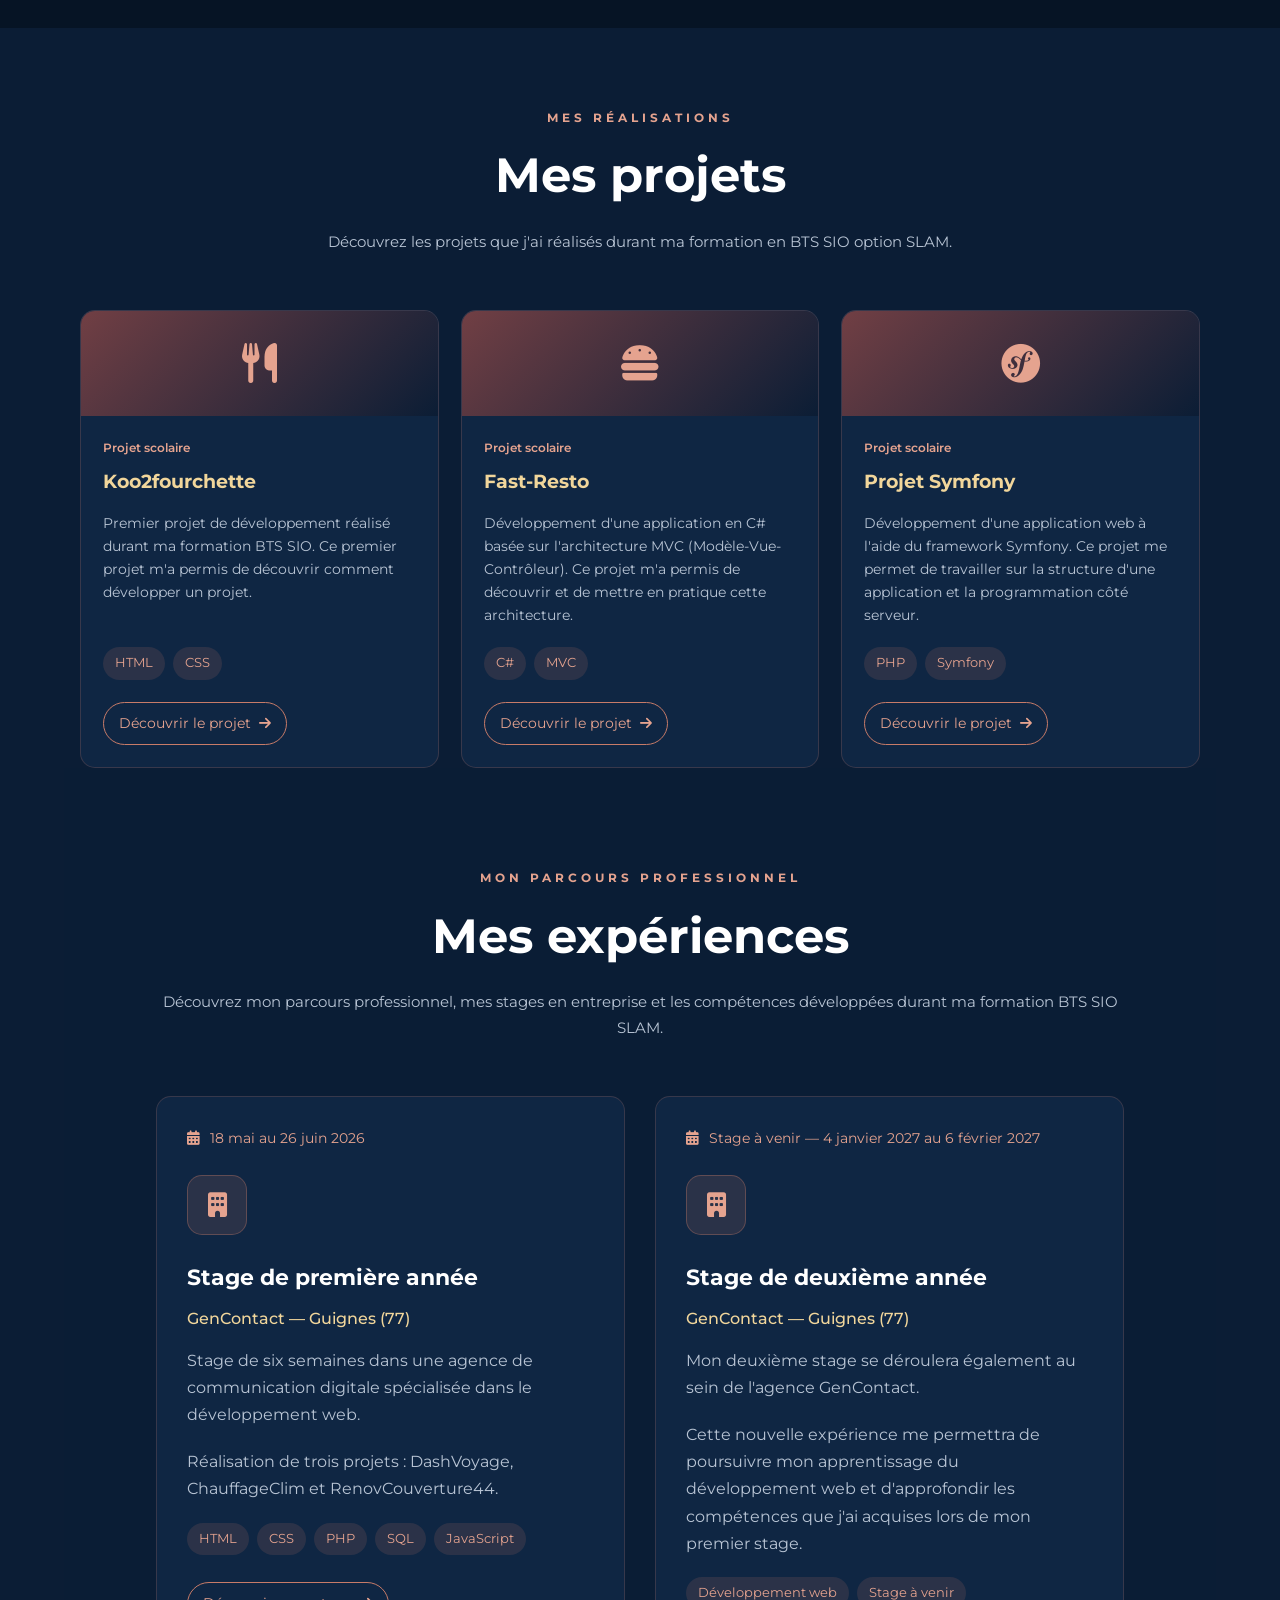
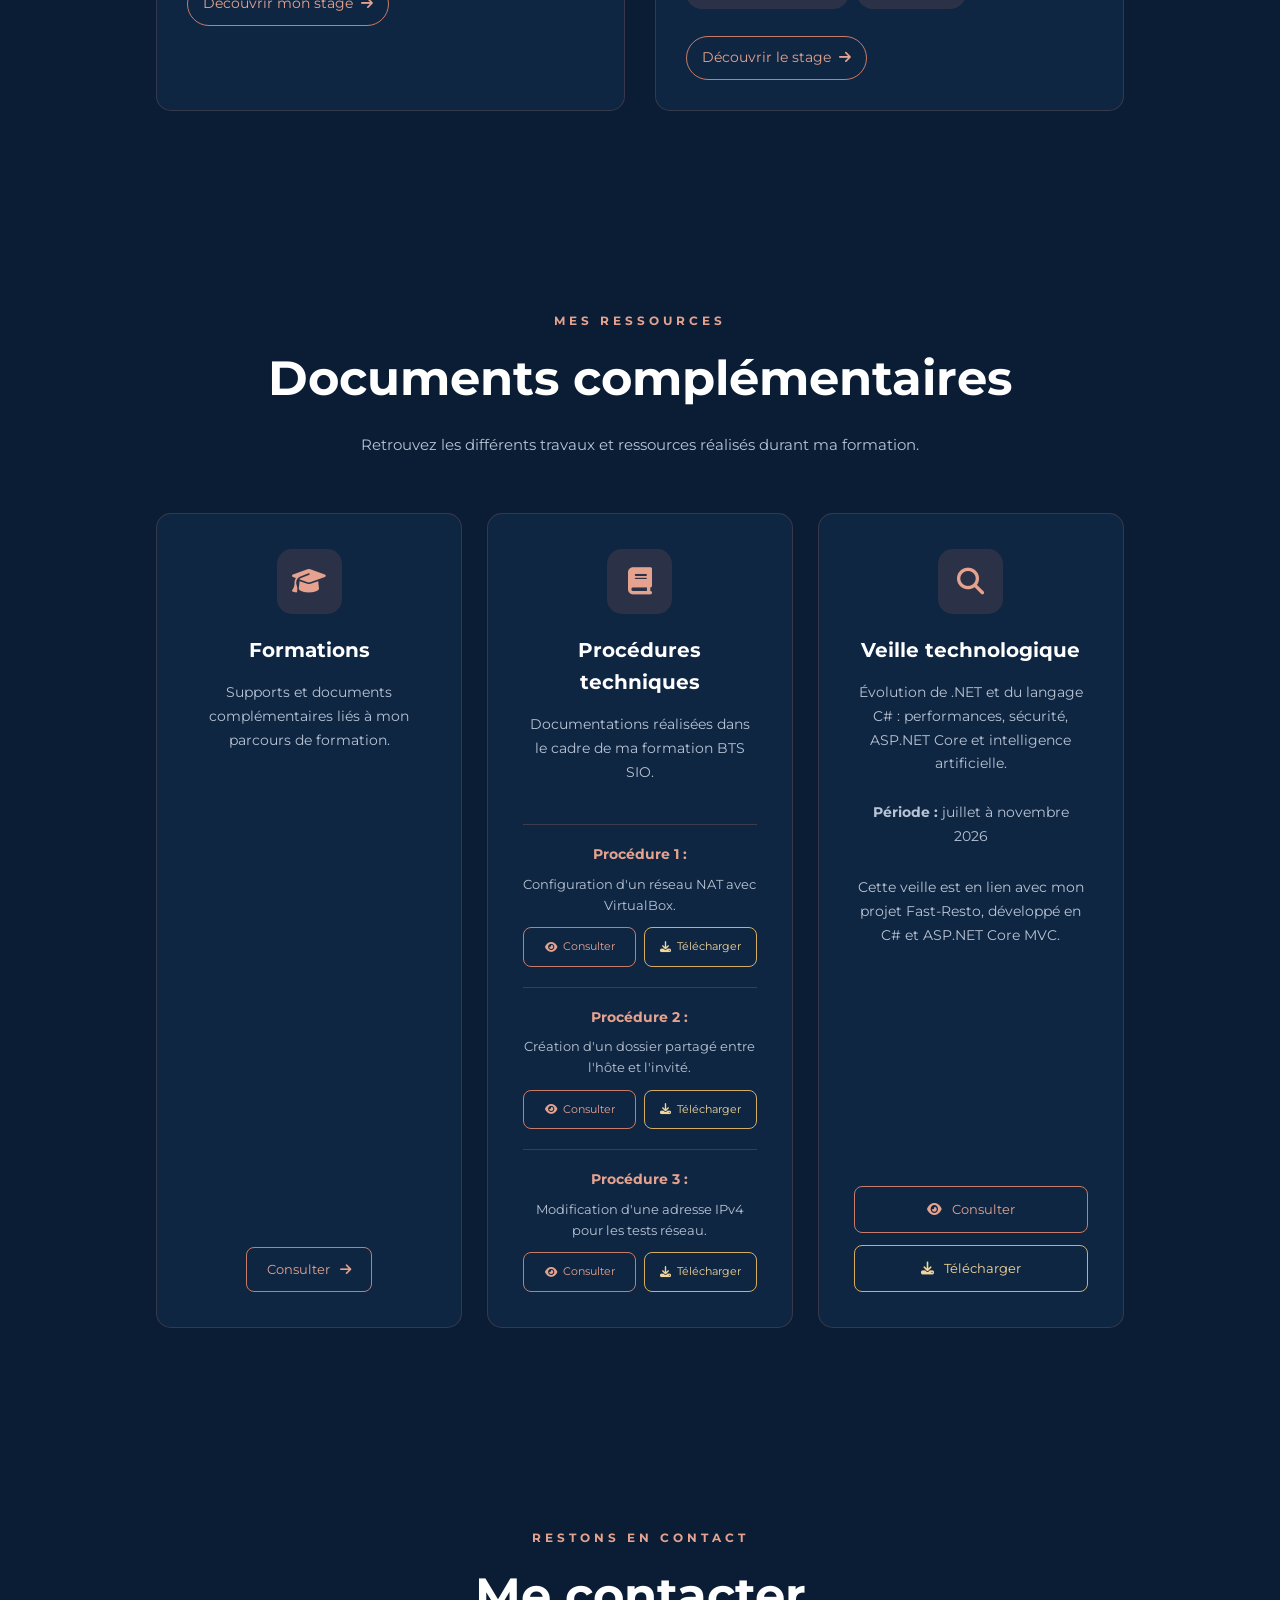
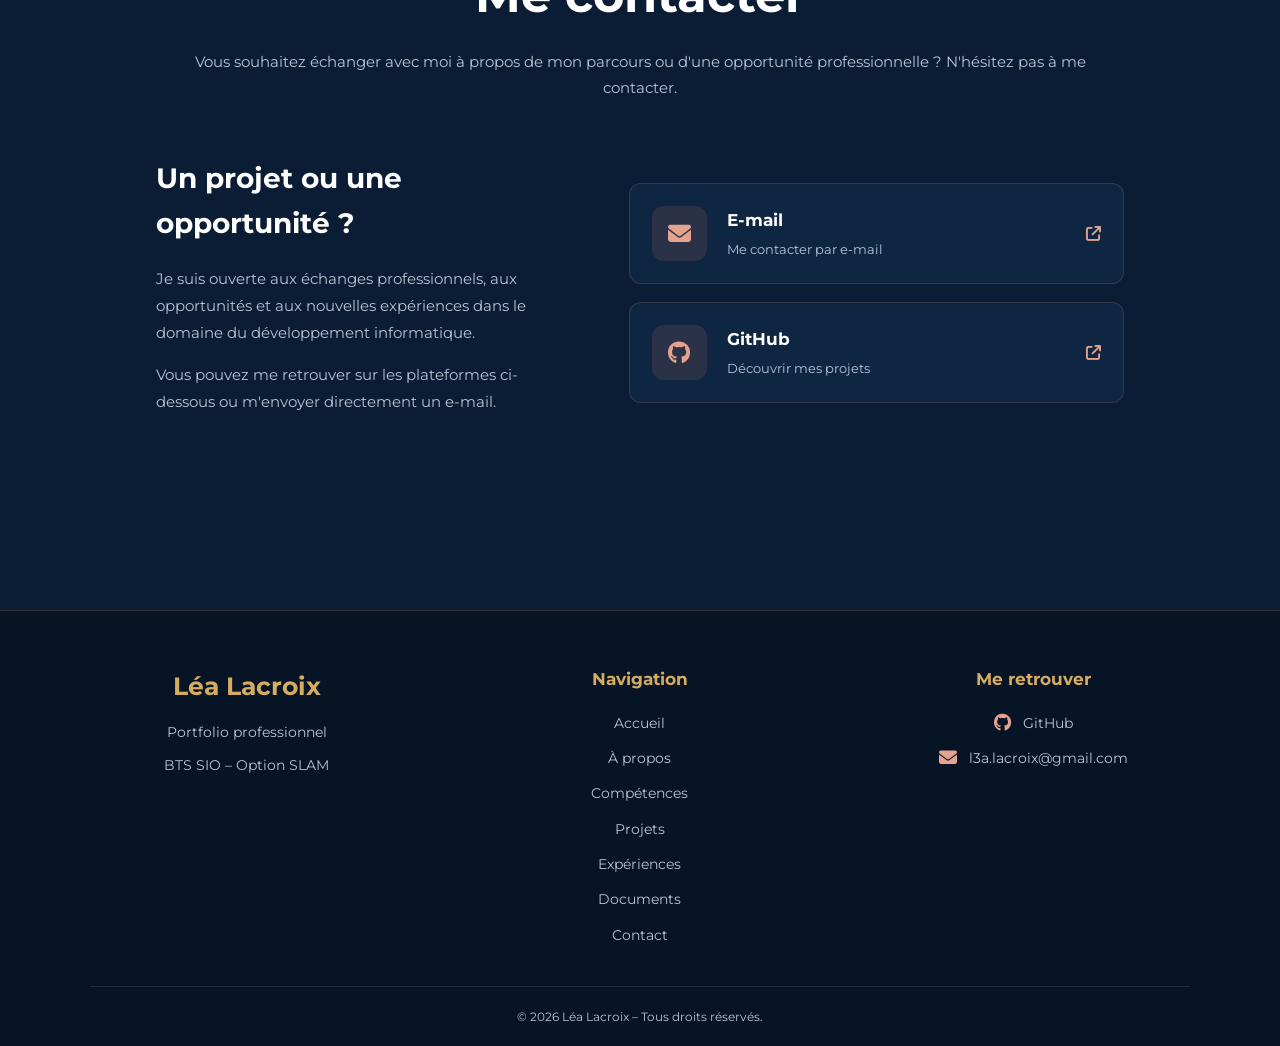
==== commit 5f8bf3a1: "affichage des procedures sur le portfolio" ====
--- a/index.html
+++ b/index.html
@@ -648,19 +648,119 @@
             </a>
         </div>
 
+
         <!-- PROCEDURES -->
         <div class="document-carte">
+
             <div class="document-icone">
                 <i class="fa-solid fa-book"></i>
             </div>
+
             <h3>Procédures techniques</h3>
-            <p>Documentations et procédures réalisées dans le cadre de mes travaux informatiques.</p>
-            <a href="#" class="bouton-document">
-                Consulter
-                <i class="fa-solid fa-arrow-right"></i>
-            </a>
-        </div>
-
+
+            <p>
+                Documentations réalisées dans le cadre
+                de ma formation BTS SIO.
+            </p>
+
+            <div class="liste-procedures">
+
+                <!-- PROCEDURE 1 -->
+                <div class="procedure-item">
+
+                    <h4>Procédure 1 :</h4>
+
+                    <p>
+                        Configuration d'un réseau NAT
+                        avec VirtualBox.
+                    </p>
+
+                    <div class="procedure-actions">
+
+                        <a href="documents/procedures/procedure-1.pdf"
+                        class="bouton-document"
+                        target="_blank"
+                        rel="noopener noreferrer">
+                            <i class="fa-solid fa-eye"></i>
+                            Consulter
+                        </a>
+
+                        <a href="documents/procedures/procedure-1.pdf"
+                        class="bouton-document bouton-telecharger"
+                        download="Procedure_1_Reseau_NAT.pdf">
+                            <i class="fa-solid fa-download"></i>
+                            Télécharger
+                        </a>
+
+                    </div>
+
+                </div>
+
+                <!-- PROCEDURE 2 -->
+                <div class="procedure-item">
+
+                    <h4>Procédure 2 :</h4>
+
+                    <p>
+                        Création d'un dossier partagé
+                        entre l'hôte et l'invité.
+                    </p>
+
+                    <div class="procedure-actions">
+
+                        <a href="documents/procedures/procedure-2.pdf"
+                        class="bouton-document"
+                        target="_blank"
+                        rel="noopener noreferrer">
+                            <i class="fa-solid fa-eye"></i>
+                            Consulter
+                        </a>
+
+                        <a href="documents/procedures/procedure-2.pdf"
+                        class="bouton-document bouton-telecharger"
+                        download="Procedure_2_Dossier_Partage.pdf">
+                            <i class="fa-solid fa-download"></i>
+                            Télécharger
+                        </a>
+
+                    </div>
+
+                </div>
+
+                <!-- PROCEDURE 3 -->
+                <div class="procedure-item">
+
+                    <h4>Procédure 3 :</h4>
+
+                    <p>
+                        Modification d'une adresse IPv4
+                        pour les tests réseau.
+                    </p>
+
+                    <div class="procedure-actions">
+
+                        <a href="documents/procedures/procedure-3.pdf"
+                        class="bouton-document"
+                        target="_blank"
+                        rel="noopener noreferrer">
+                            <i class="fa-solid fa-eye"></i>
+                            Consulter
+                        </a>
+
+                        <a href="documents/procedures/procedure-3.pdf"
+                        class="bouton-document bouton-telecharger"
+                        download="Procedure_3_Adresse_IPv4.pdf">
+                            <i class="fa-solid fa-download"></i>
+                            Télécharger
+                        </a>
+
+                    </div>
+
+                </div>
+
+            </div>
+
+        </div>
 
         <!-- VEILLE TECHNOLOGIQUE -->
         <div class="document-carte">
--- a/css/style.css
+++ b/css/style.css
@@ -1375,6 +1375,87 @@
 
 
 /* =========================================
+   PROCEDURES DANS LA CARTE DOCUMENTS
+========================================= */
+
+.liste-procedures {
+    display: flex;
+    flex-direction: column;
+    gap: 20px;
+    width: 100%;
+    margin-top: 15px;
+}
+
+.procedure-item {
+    width: 100%;
+    padding-top: 18px;
+    border-top: 1px solid
+        rgba(199, 123, 104, 0.25);
+}
+
+.procedure-item h4 {
+    color: var(--terracotta-clair);
+    font-size: 14px;
+    margin-bottom: 8px;
+}
+
+.procedure-item p {
+    color: var(--gris);
+    font-size: 13px;
+    line-height: 1.6;
+
+    min-height: 0;
+    margin-bottom: 12px;
+}
+
+.procedure-actions {
+    display: grid;
+    grid-template-columns: repeat(2, minmax(0, 1fr));
+    gap: 8px;
+}
+
+.procedure-actions .bouton-document {
+    display: flex;
+    align-items: center;
+    justify-content: center;
+    gap: 6px;
+
+    min-width: 0;
+    padding: 10px 6px;
+
+    font-size: 11px;
+    white-space: nowrap;
+}
+
+.procedure-actions .bouton-telecharger {
+    background: transparent;
+    border-color: var(--dore);
+    color: var(--dore-clair);
+}
+
+.procedure-actions .bouton-telecharger:hover {
+    background: var(--dore);
+    color: var(--bleu-nuit);
+}
+
+/* Garde les trois cartes alignées en haut */
+
+.documents-grille {
+    align-items: stretch;
+}
+
+/* Adaptation aux écrans plus étroits */
+
+@media screen and (max-width: 1150px) {
+
+    .procedure-actions {
+        grid-template-columns: 1fr;
+    }
+
+}
+
+
+/* =========================================
    BOUTONS DE LA VEILLE TECHNOLOGIQUE
 ========================================= */
 
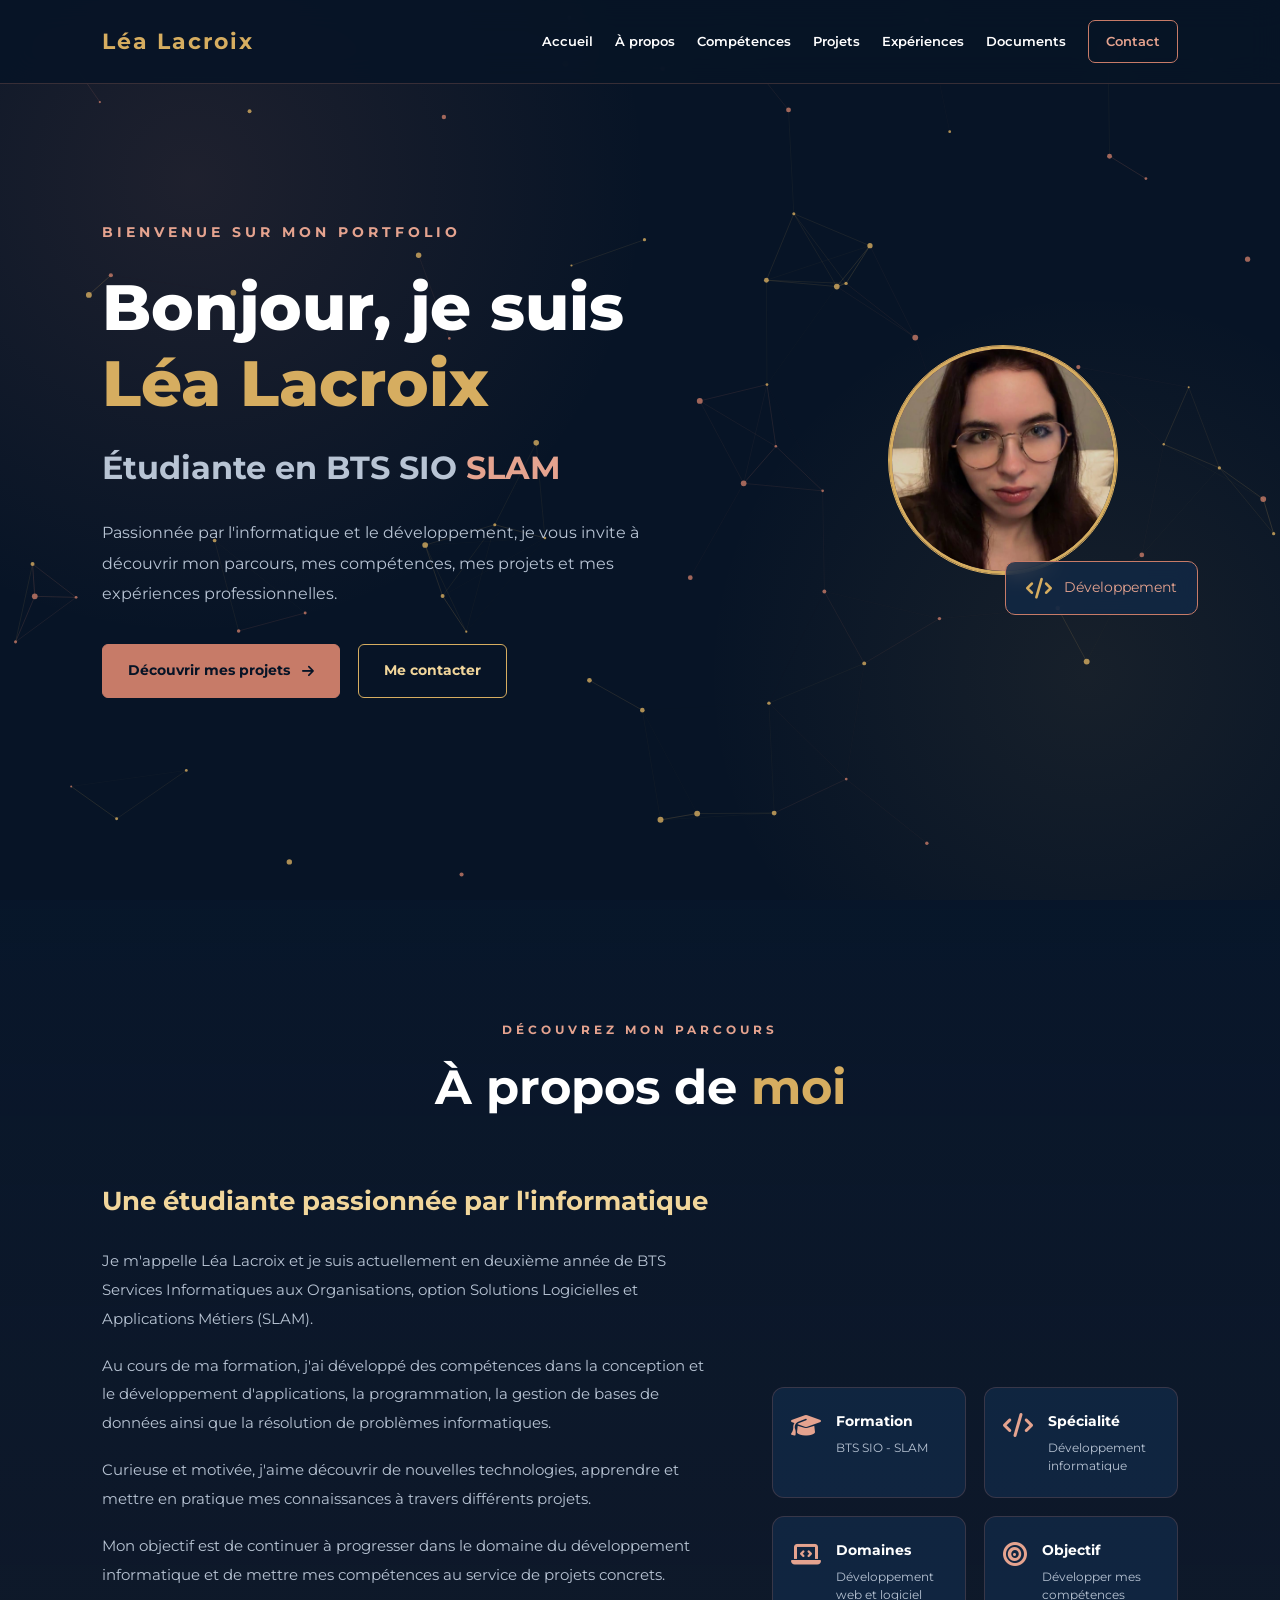
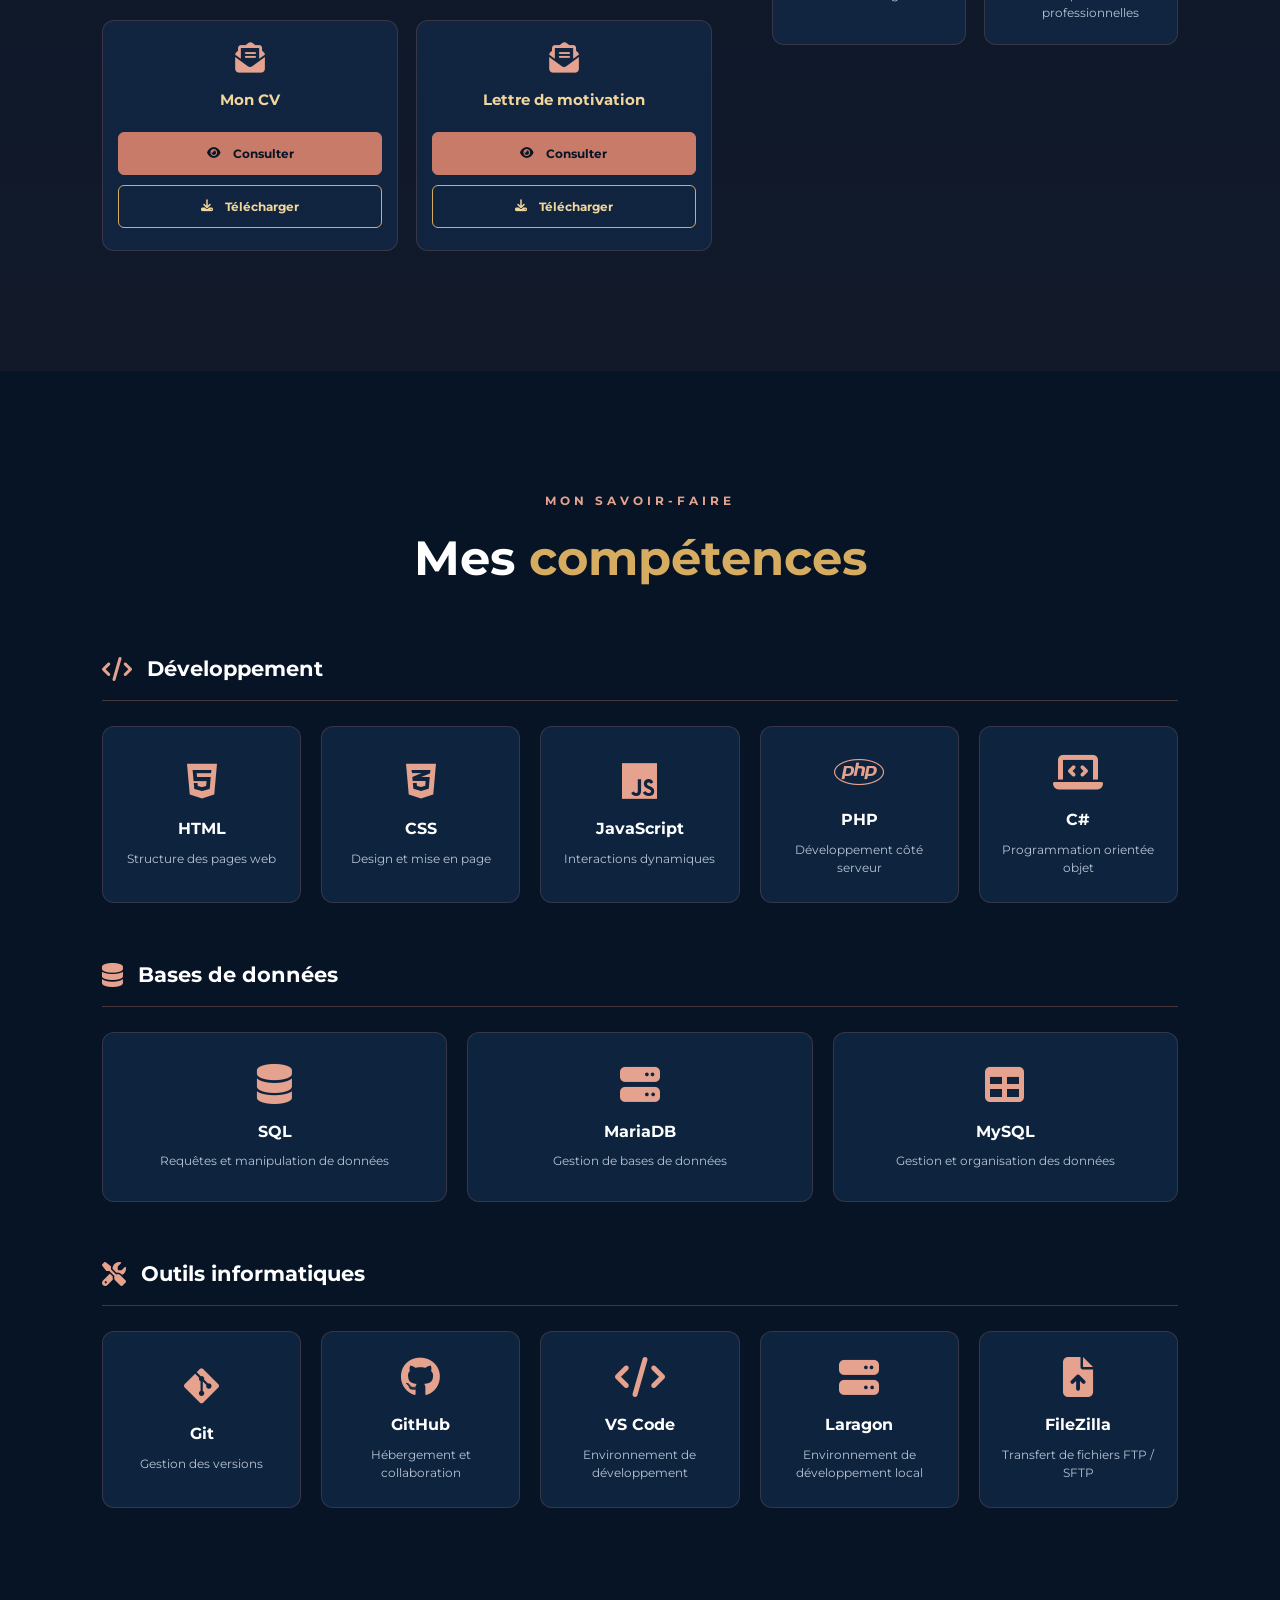
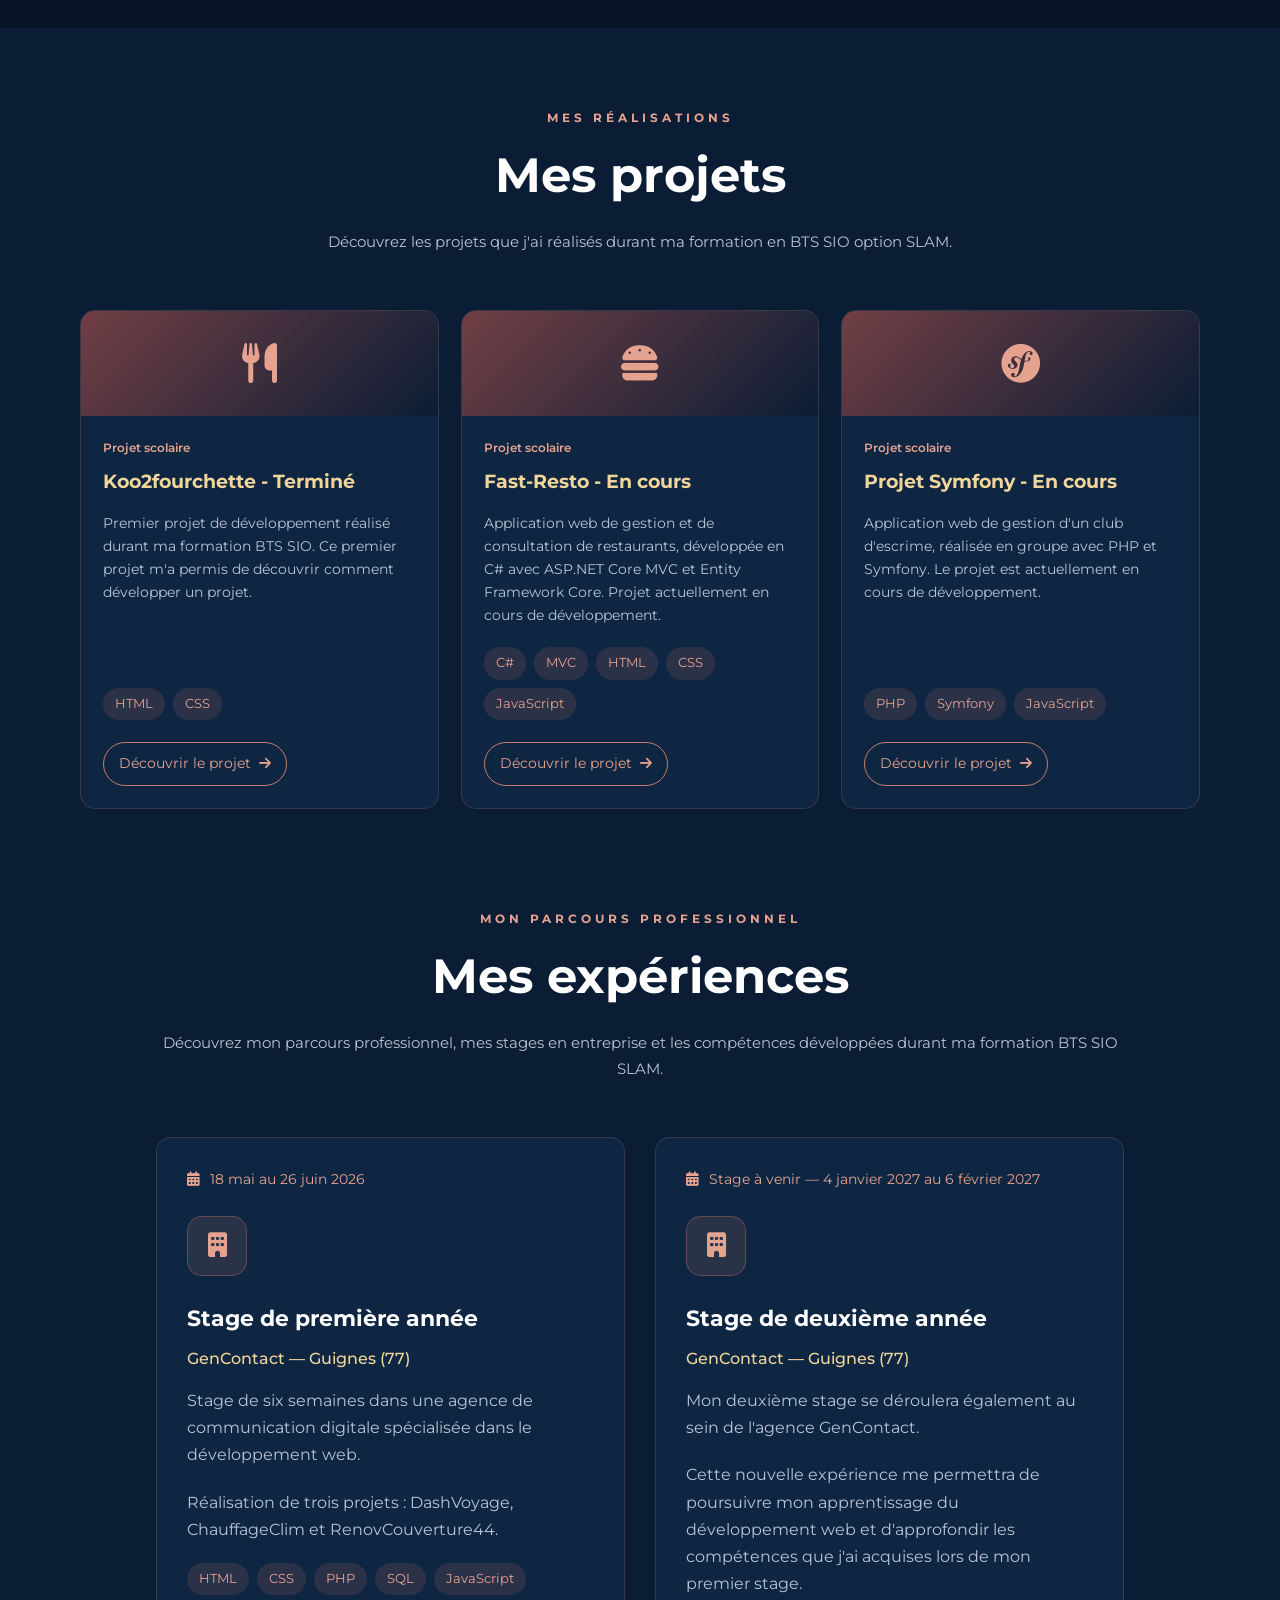
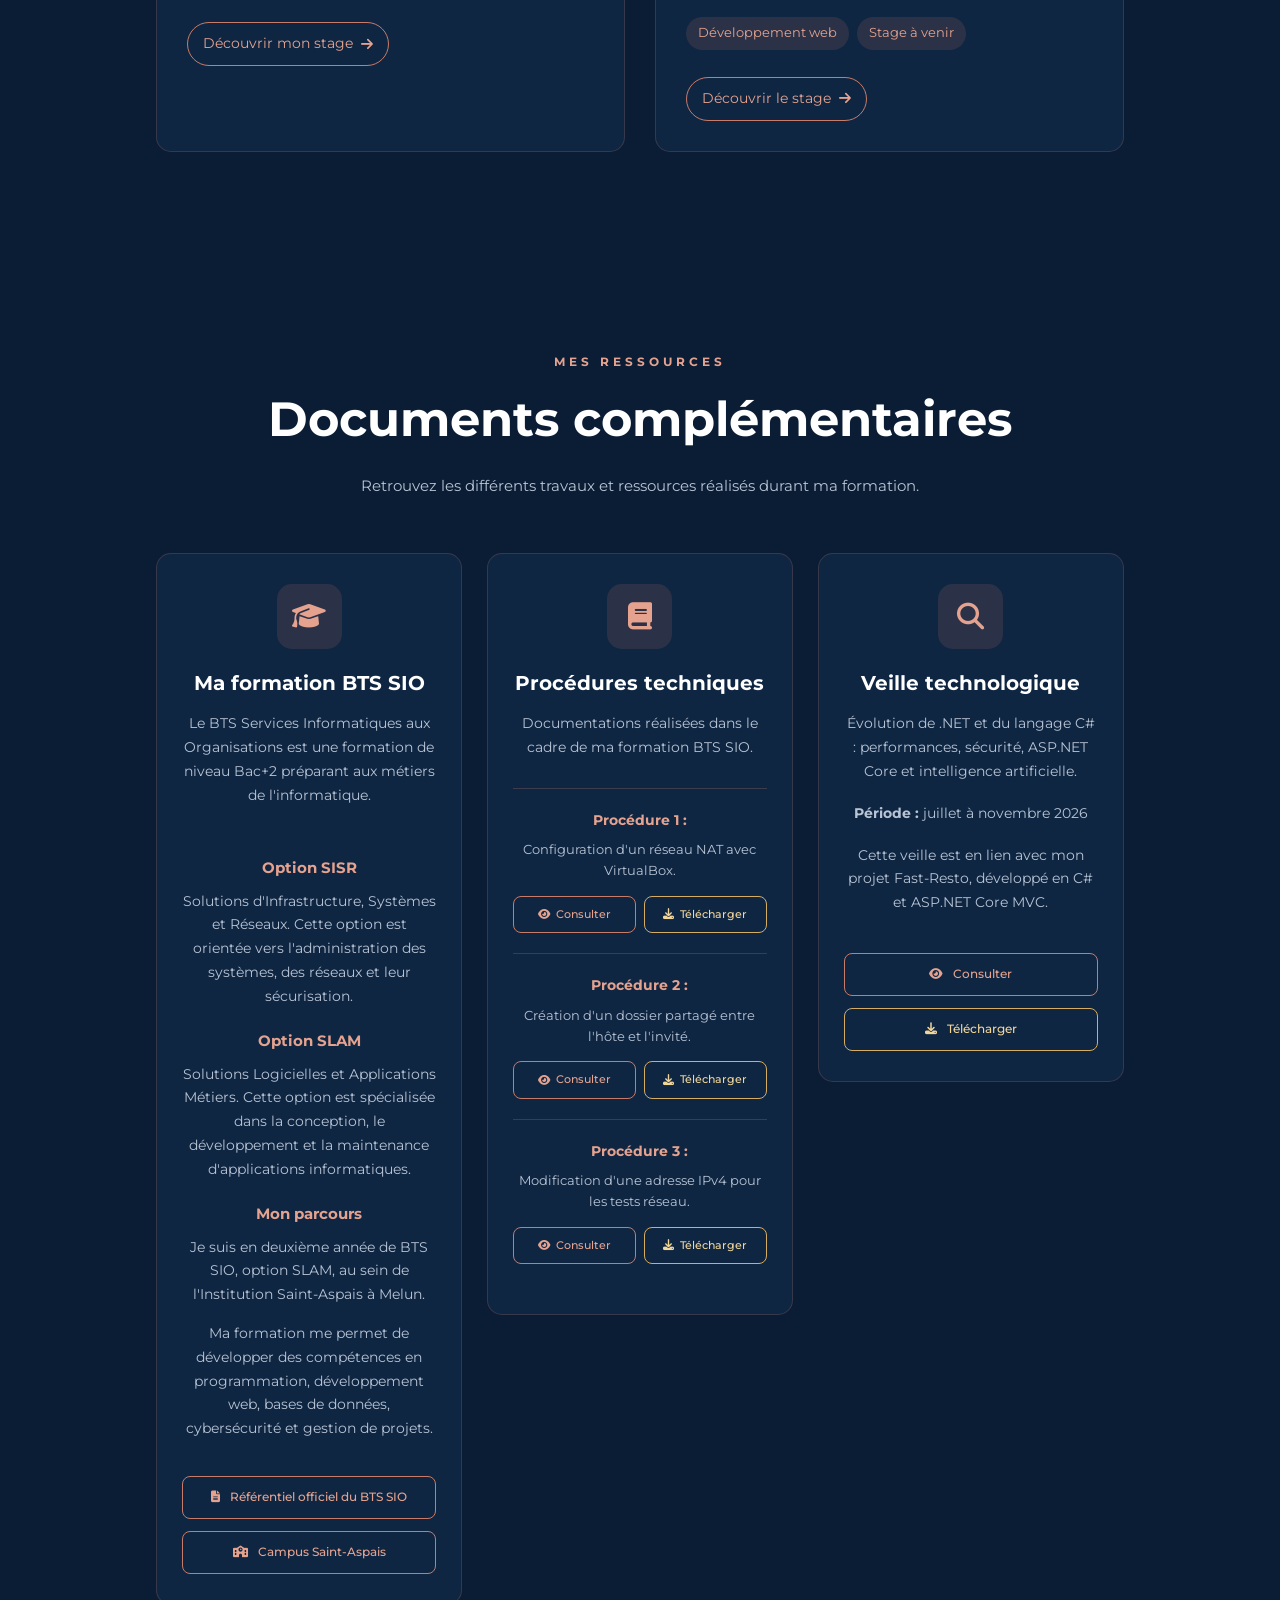
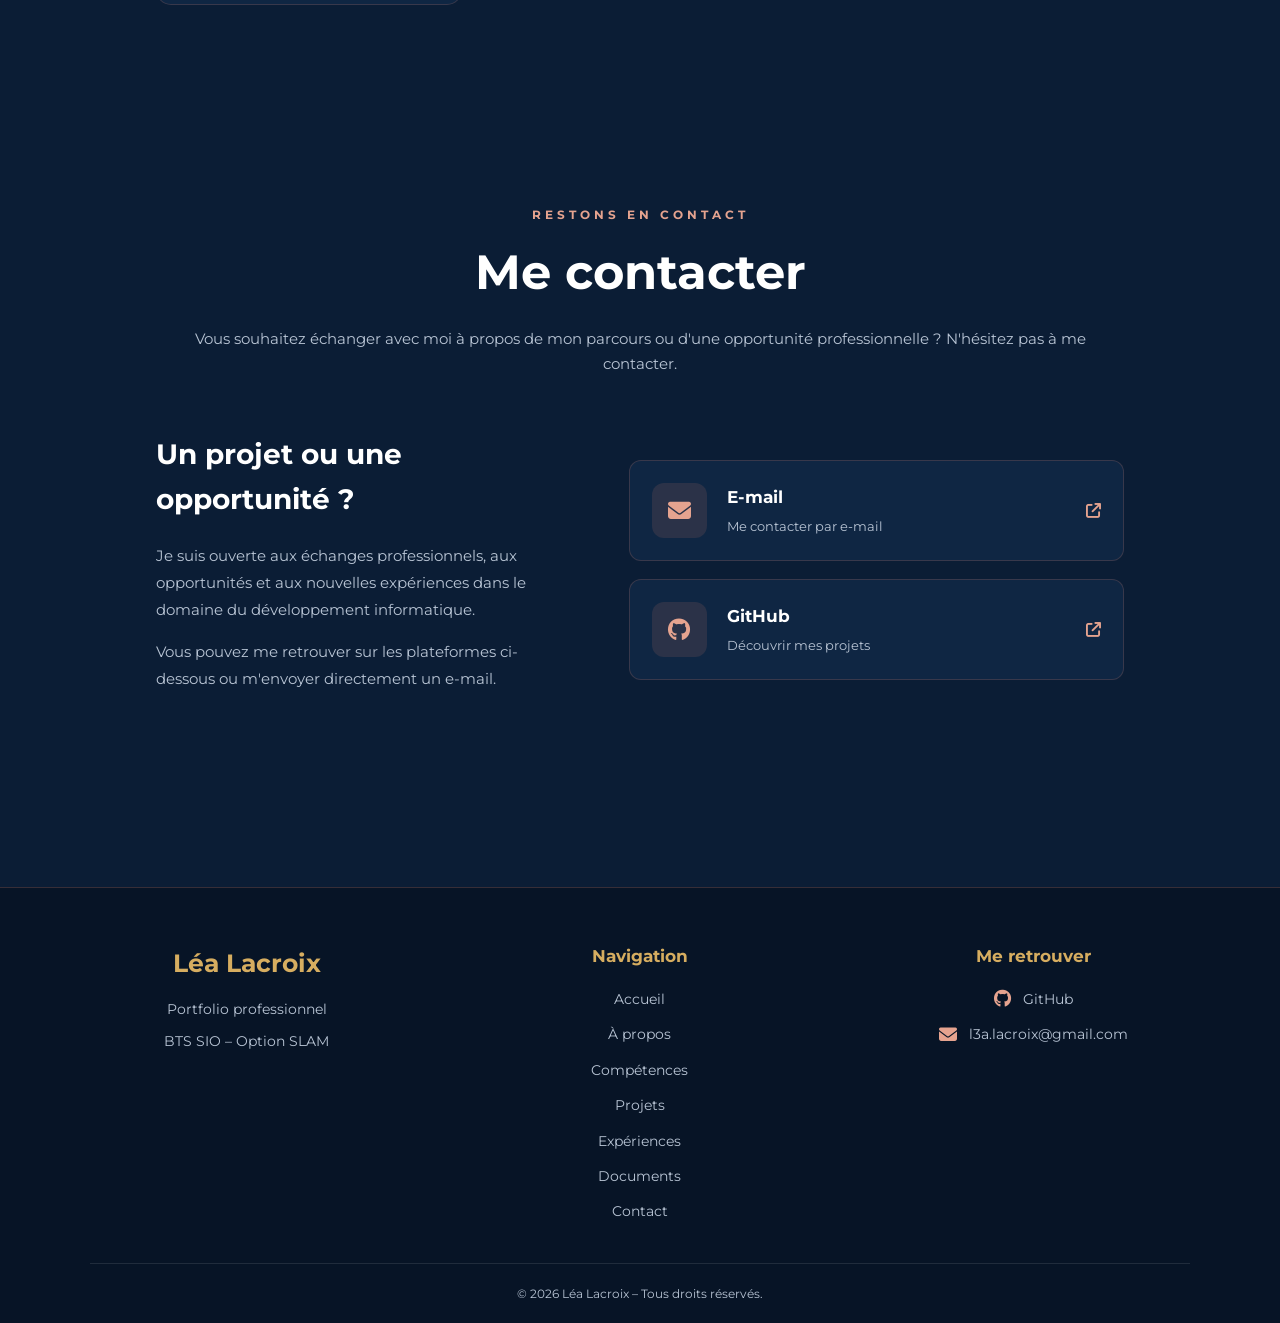
==== commit 2767f084: "modifications des projets + image koo2fourchette" ====
--- a/index.html
+++ b/index.html
@@ -436,7 +436,7 @@
 
         <div class="projet-contenu">
             <span class="projet-type">Projet scolaire</span>
-            <h3>Koo2fourchette</h3>
+            <h3>Koo2fourchette - Terminé</h3>
 
             <p>
                 Premier projet de développement réalisé durant ma formation BTS SIO.
@@ -464,18 +464,21 @@
 
         <div class="projet-contenu">
             <span class="projet-type">Projet scolaire</span>
-            <h3>Fast-Resto</h3>
-
-            <p>
-                Développement d'une application en C# basée sur
-                l'architecture MVC (Modèle-Vue-Contrôleur).
-                Ce projet m'a permis de découvrir et de mettre en pratique
-                cette architecture.
+            <h3>Fast-Resto - En cours</h3>
+
+            <p>
+                Application web de gestion et de consultation
+                de restaurants, développée en C# avec
+                ASP.NET Core MVC et Entity Framework Core.
+                Projet actuellement en cours de développement.
             </p>
 
             <div class="projet-technologies">
                 <span>C#</span>
                 <span>MVC</span>
+                <span>HTML</span>
+                <span>CSS</span>
+                <span>JavaScript</span>
             </div>
 
             <a href="projets/fast-resto.html" class="bouton-projet">
@@ -493,17 +496,18 @@
 
         <div class="projet-contenu">
             <span class="projet-type">Projet scolaire</span>
-            <h3>Projet Symfony</h3>
-
-            <p>
-                Développement d'une application web à l'aide du framework
-                Symfony. Ce projet me permet de travailler sur la structure
-                d'une application et la programmation côté serveur.
+            <h3>Projet Symfony - En cours</h3>
+
+            <p>
+                Application web de gestion d'un club d'escrime,
+                réalisée en groupe avec PHP et Symfony.
+                Le projet est actuellement en cours de développement.
             </p>
 
             <div class="projet-technologies">
                 <span>PHP</span>
                 <span>Symfony</span>
+                <span>JavaScript</span>
             </div>
 
             <a href="projets/symfony.html" class="bouton-projet">
@@ -635,19 +639,83 @@
 
     <div class="documents-grille">
 
-        <!-- FORMATIONS -->
-        <div class="document-carte">
-            <div class="document-icone">
-                <i class="fa-solid fa-graduation-cap"></i>
-            </div>
-            <h3>Formations</h3>
-            <p>Supports et documents complémentaires liés à mon parcours de formation.</p>
-            <a href="#" class="bouton-document">
-                Consulter
-                <i class="fa-solid fa-arrow-right"></i>
+
+    <!-- FORMATIONS -->
+    <div class="document-carte">
+
+        <div class="document-icone">
+            <i class="fa-solid fa-graduation-cap"></i>
+        </div>
+
+        <h3>Ma formation BTS SIO</h3>
+
+        <p>
+            Le BTS Services Informatiques aux Organisations
+            est une formation de niveau Bac+2 préparant
+            aux métiers de l'informatique.
+        </p>
+
+        <div class="formation-details">
+
+            <h4>Option SISR</h4>
+
+            <p>
+                Solutions d'Infrastructure, Systèmes et Réseaux.
+                Cette option est orientée vers l'administration
+                des systèmes, des réseaux et leur sécurisation.
+            </p>
+
+            <h4>Option SLAM</h4>
+
+            <p>
+                Solutions Logicielles et Applications Métiers.
+                Cette option est spécialisée dans la conception,
+                le développement et la maintenance
+                d'applications informatiques.
+            </p>
+
+            <h4>Mon parcours</h4>
+
+            <p>
+                Je suis en deuxième année de BTS SIO,
+                option SLAM, au sein de l'Institution
+                Saint-Aspais à Melun.
+            </p>
+
+            <p>
+                Ma formation me permet de développer
+                des compétences en programmation,
+                développement web, bases de données,
+                cybersécurité et gestion de projets.
+            </p>
+
+        </div>
+
+        <div class="formation-liens">
+
+            <a href="https://www.legifrance.gouv.fr/loda/id/JORFTEXT000038529532"
+            class="bouton-document"
+            target="_blank"
+            rel="noopener noreferrer">
+
+                <i class="fa-solid fa-file-lines"></i>
+                Référentiel officiel du BTS SIO
+
             </a>
-        </div>
-
+
+            <a href="https://institutionsaintaspais.fr/campus/"
+            class="bouton-document"
+            target="_blank"
+            rel="noopener noreferrer">
+
+                <i class="fa-solid fa-school"></i>
+                Campus Saint-Aspais
+
+            </a>
+
+        </div>
+
+    </div>
 
         <!-- PROCEDURES -->
         <div class="document-carte">
--- a/css/style.css
+++ b/css/style.css
@@ -830,6 +830,27 @@
     margin-bottom: 10px;
 }
 
+/* STATUT DES PROJETS EN COURS */
+
+.projet-statut {
+    display: inline-block;
+
+    padding: 6px 12px;
+    margin-bottom: 15px;
+
+    background: rgba(199, 123, 104, 0.15);
+
+    border: 1px solid var(--terracotta);
+    border-radius: 20px;
+
+    color: var(--terracotta-clair);
+
+    font-size: 12px;
+    font-weight: 600;
+}
+
+
+
 .projet-contenu h3 {
     color: var(--dore-clair);
     margin-bottom: 15px;
@@ -1023,6 +1044,109 @@
 
 .lien-retour:hover {
     color: var(--dore-clair);
+}
+
+
+/* =========================================
+   CAPTURE D'ÉCRAN KOO2FOURCHETTE
+========================================= */
+
+/* Bloc contenant la capture */
+
+.capture-projet {
+    width: 100%;
+    margin-top: 35px;
+    margin-bottom: 35px;
+
+    padding: 30px;
+
+    background: var(--fond-carte);
+
+    border: 1px solid var(--bordure-carte);
+    border-radius: 15px;
+}
+
+/* Titre */
+
+.capture-projet h2 {
+    color: var(--dore);
+    font-size: 1.4rem;
+    margin-bottom: 20px;
+}
+
+.capture-projet h2 i {
+    color: var(--terracotta-clair);
+    margin-right: 10px;
+}
+
+/* Description */
+
+.capture-projet > p {
+    color: var(--gris);
+    line-height: 1.8;
+    margin-bottom: 25px;
+}
+
+/* Conteneur de l'image */
+
+.capture-conteneur {
+    width: 100%;
+    margin: 0;
+    text-align: center;
+}
+
+/* Image */
+
+.capture-conteneur img {
+    display: block;
+
+    width: 100%;
+    max-width: 1100px;
+    height: auto;
+
+    margin: 0 auto;
+
+    border: 1px solid var(--terracotta);
+    border-radius: 12px;
+
+    box-shadow:
+        0 10px 30px rgba(0, 0, 0, 0.25);
+
+    transition: transform 0.3s ease;
+}
+
+/* Animation légère */
+
+.capture-conteneur img:hover {
+    transform: scale(1.01);
+}
+
+/* Légende */
+
+.capture-conteneur figcaption {
+    margin-top: 15px;
+
+    color: var(--gris);
+    font-size: 0.85rem;
+    font-style: italic;
+}
+
+/* Adaptation aux téléphones */
+
+@media screen and (max-width: 768px) {
+
+    .capture-projet {
+        padding: 20px;
+        margin-top: 25px;
+    }
+
+    .capture-projet h2 {
+        font-size: 1.2rem;
+    }
+
+    .capture-conteneur img {
+        border-radius: 8px;
+    }
 }
 
 
@@ -1131,6 +1255,10 @@
 .experience-carte .bouton-projet {
     margin-top: 5px;
 }
+.detail-projet > .bouton-projet {
+    display: inline-flex;
+    margin-top: 20px;
+}
 
 
 /* =========================================
@@ -1280,52 +1408,71 @@
     position: relative;
 }
 
-/* Trois documents sur la même ligne */
+/* =========================================
+   GRILLE DES DOCUMENTS
+========================================= */
 
 .documents-grille {
-    max-width: 1100px;
+    display: grid;
+    grid-template-columns: repeat(3, minmax(0, 1fr));
+
+    gap: 25px;
+    width: 100%;
+    max-width: 1200px;
+
     margin: 50px auto 0;
 
-    display: grid;
-    grid-template-columns: repeat(
-        3,
-        minmax(0, 1fr)
-    );
-
-    gap: 25px;
-}
-
-/* Cartes documents */
+    /* Chaque carte prend sa hauteur naturelle */
+    align-items: start;
+}
+
+/* =========================================
+   CARTES DOCUMENTS
+========================================= */
 
 .document-carte {
+    display: flex;
+    flex-direction: column;
+    align-items: center;
+    justify-content: flex-start;
+
+    width: 100%;
+    min-width: 0;
+    height: auto;
+
+    padding: 30px 25px;
+
     background: var(--fond-carte);
     border: 1px solid var(--bordure-carte);
     border-radius: 15px;
 
-    padding: 35px;
     text-align: center;
 
     transition: var(--transition);
 }
 
 .document-carte:hover {
-    transform: translateY(-8px);
+    transform: translateY(-6px);
     border-color: var(--terracotta);
 
     box-shadow:
         0 10px 30px rgba(0, 0, 0, 0.2);
 }
 
-/* Icônes */
+/* =========================================
+   ICÔNES DES DOCUMENTS
+========================================= */
 
 .document-icone {
+    display: flex;
+    align-items: center;
+    justify-content: center;
+
     width: 65px;
     height: 65px;
+    flex-shrink: 0;
+
     margin: 0 auto 20px;
-
-    display: flex;
-    align-items: center;
-    justify-content: center;
 
     background: var(--terracotta-transparent);
     border-radius: 15px;
@@ -1333,37 +1480,56 @@
     color: var(--terracotta-clair);
     font-size: 27px;
 }
+
+/* =========================================
+   TITRES ET DESCRIPTIONS
+========================================= */
 
 .document-carte h3 {
     color: var(--blanc);
     font-size: 20px;
+    line-height: 1.4;
+
     margin-bottom: 15px;
 }
 
-.document-carte p {
+.document-carte > p {
     color: var(--gris);
     font-size: 14px;
     line-height: 1.7;
 
-    min-height: 50px;
-    margin-bottom: 25px;
-}
-
-/* Boutons documents */
+    /* Plus de hauteur minimale forcée */
+    min-height: 0;
+
+    margin-bottom: 18px;
+}
+
+/* =========================================
+   BOUTONS GÉNÉRAUX DES DOCUMENTS
+========================================= */
 
 .bouton-document {
     display: inline-flex;
     align-items: center;
     justify-content: center;
-    gap: 10px;
-
-    padding: 11px 20px;
+
+    gap: 8px;
+
+    min-width: 0;
+    padding: 11px 15px;
+
+    background: transparent;
 
     border: 1px solid var(--terracotta);
     border-radius: 8px;
 
     color: var(--terracotta-clair);
-    font-size: 13px;
+    font-size: 12px;
+    font-weight: 500;
+    line-height: 1.4;
+
+    text-align: center;
+    text-decoration: none;
 
     transition: var(--transition);
 }
@@ -1373,22 +1539,104 @@
     color: var(--bleu-nuit);
 }
 
-
-/* =========================================
-   PROCEDURES DANS LA CARTE DOCUMENTS
+/* Bouton télécharger doré */
+
+.bouton-telecharger {
+    background: transparent;
+    border-color: var(--dore);
+    color: var(--dore-clair);
+}
+
+.bouton-telecharger:hover {
+    background: var(--dore);
+    color: var(--bleu-nuit);
+}
+
+
+/* =========================================
+   PRÉSENTATION DE LA FORMATION BTS SIO
+========================================= */
+
+.formation-details {
+    width: 100%;
+    margin: 10px 0 0;
+
+    text-align: center;
+}
+
+.formation-details h4 {
+    color: var(--terracotta-clair);
+    font-size: 15px;
+    font-weight: 700;
+
+    margin: 20px 0 10px;
+}
+
+.formation-details p {
+    color: var(--gris);
+    font-size: 14px;
+    line-height: 1.7;
+
+    min-height: 0;
+    margin-bottom: 15px;
+}
+
+/* =========================================
+   LIENS OFFICIELS DE LA FORMATION
+========================================= */
+
+.formation-liens {
+    display: flex;
+    flex-direction: column;
+
+    gap: 12px;
+    width: 100%;
+
+    /* Boutons juste après le contenu */
+    margin-top: 20px;
+}
+
+.formation-liens .bouton-document {
+    display: flex;
+    align-items: center;
+    justify-content: center;
+
+    gap: 10px;
+    width: 100%;
+
+    padding: 12px 10px;
+
+    font-size: 12px;
+    text-align: center;
+}
+
+
+/* =========================================
+   PROCÉDURES DANS LA CARTE DOCUMENTS
 ========================================= */
 
 .liste-procedures {
     display: flex;
     flex-direction: column;
-    gap: 20px;
-    width: 100%;
-    margin-top: 15px;
-}
+
+    gap: 0;
+    width: 100%;
+
+    margin-top: 10px;
+}
+
+/* =========================================
+   CHAQUE PROCÉDURE
+========================================= */
 
 .procedure-item {
-    width: 100%;
-    padding-top: 18px;
+    display: flex;
+    flex-direction: column;
+    align-items: center;
+
+    width: 100%;
+    padding: 20px 0;
+
     border-top: 1px solid
         rgba(199, 123, 104, 0.25);
 }
@@ -1396,6 +1644,8 @@
 .procedure-item h4 {
     color: var(--terracotta-clair);
     font-size: 14px;
+    font-weight: 700;
+
     margin-bottom: 8px;
 }
 
@@ -1405,27 +1655,38 @@
     line-height: 1.6;
 
     min-height: 0;
-    margin-bottom: 12px;
-}
+    margin-bottom: 15px;
+}
+
+/* =========================================
+   BOUTONS DES PROCÉDURES
+========================================= */
 
 .procedure-actions {
     display: grid;
     grid-template-columns: repeat(2, minmax(0, 1fr));
+
     gap: 8px;
+    width: 100%;
 }
 
 .procedure-actions .bouton-document {
-    display: flex;
+    display: inline-flex;
     align-items: center;
     justify-content: center;
+
     gap: 6px;
 
+    width: 100%;
     min-width: 0;
-    padding: 10px 6px;
+
+    padding: 10px 5px;
 
     font-size: 11px;
     white-space: nowrap;
 }
+
+/* Boutons télécharger des procédures */
 
 .procedure-actions .bouton-telecharger {
     background: transparent;
@@ -1438,22 +1699,6 @@
     color: var(--bleu-nuit);
 }
 
-/* Garde les trois cartes alignées en haut */
-
-.documents-grille {
-    align-items: stretch;
-}
-
-/* Adaptation aux écrans plus étroits */
-
-@media screen and (max-width: 1150px) {
-
-    .procedure-actions {
-        grid-template-columns: 1fr;
-    }
-
-}
-
 
 /* =========================================
    BOUTONS DE LA VEILLE TECHNOLOGIQUE
@@ -1462,24 +1707,26 @@
 .veille-boutons {
     display: flex;
     flex-direction: column;
+
     gap: 12px;
     width: 100%;
+
+    /* Les boutons suivent les paragraphes */
     margin-top: 20px;
 }
 
-/* Boutons consulter et télécharger */
-
 .veille-boutons .bouton-document {
     display: flex;
     align-items: center;
     justify-content: center;
+
     gap: 10px;
-
-    width: 100%;
+    width: 100%;
+
     padding: 12px 15px;
 }
 
-/* Bouton télécharger en doré */
+/* Bouton télécharger de la veille */
 
 .veille-boutons .veille-telecharger {
     background: transparent;
@@ -1492,22 +1739,74 @@
     color: var(--bleu-nuit);
 }
 
-/* Aligner les cartes des documents */
-
-.document-carte {
-    display: flex;
-    flex-direction: column;
-    align-items: center;
-}
-
-.document-carte > .bouton-document {
-    margin-top: auto;
-}
-
-.document-carte .veille-boutons {
-    margin-top: auto;
-}
-
+
+/* =========================================
+   RESPONSIVE - TABLETTES
+========================================= */
+
+@media screen and (max-width: 1100px) {
+
+    .documents {
+        padding: 80px 5%;
+    }
+
+    .documents-grille {
+        gap: 18px;
+    }
+
+    .document-carte {
+        padding: 25px 18px;
+    }
+
+    /* Boutons des procédures l'un sous l'autre */
+
+    .procedure-actions {
+        grid-template-columns: 1fr;
+    }
+
+    .procedure-actions .bouton-document {
+        padding: 11px 8px;
+    }
+}
+
+@media screen and (max-width: 900px) {
+
+    .documents-grille {
+        grid-template-columns: repeat(2, minmax(0, 1fr));
+    }
+}
+
+
+/* =========================================
+   RESPONSIVE - TÉLÉPHONES
+========================================= */
+
+@media screen and (max-width: 650px) {
+
+    .documents {
+        padding: 70px 5%;
+    }
+
+    .documents-grille {
+        grid-template-columns: 1fr;
+        gap: 20px;
+
+        max-width: 450px;
+    }
+
+    .document-carte {
+        padding: 25px 20px;
+    }
+
+    .procedure-actions {
+        grid-template-columns: repeat(2, minmax(0, 1fr));
+    }
+
+    .procedure-actions .bouton-document {
+        font-size: 11px;
+        padding: 10px 6px;
+    }
+}
 
 /* =========================================
    13. SECTION CONTACT
